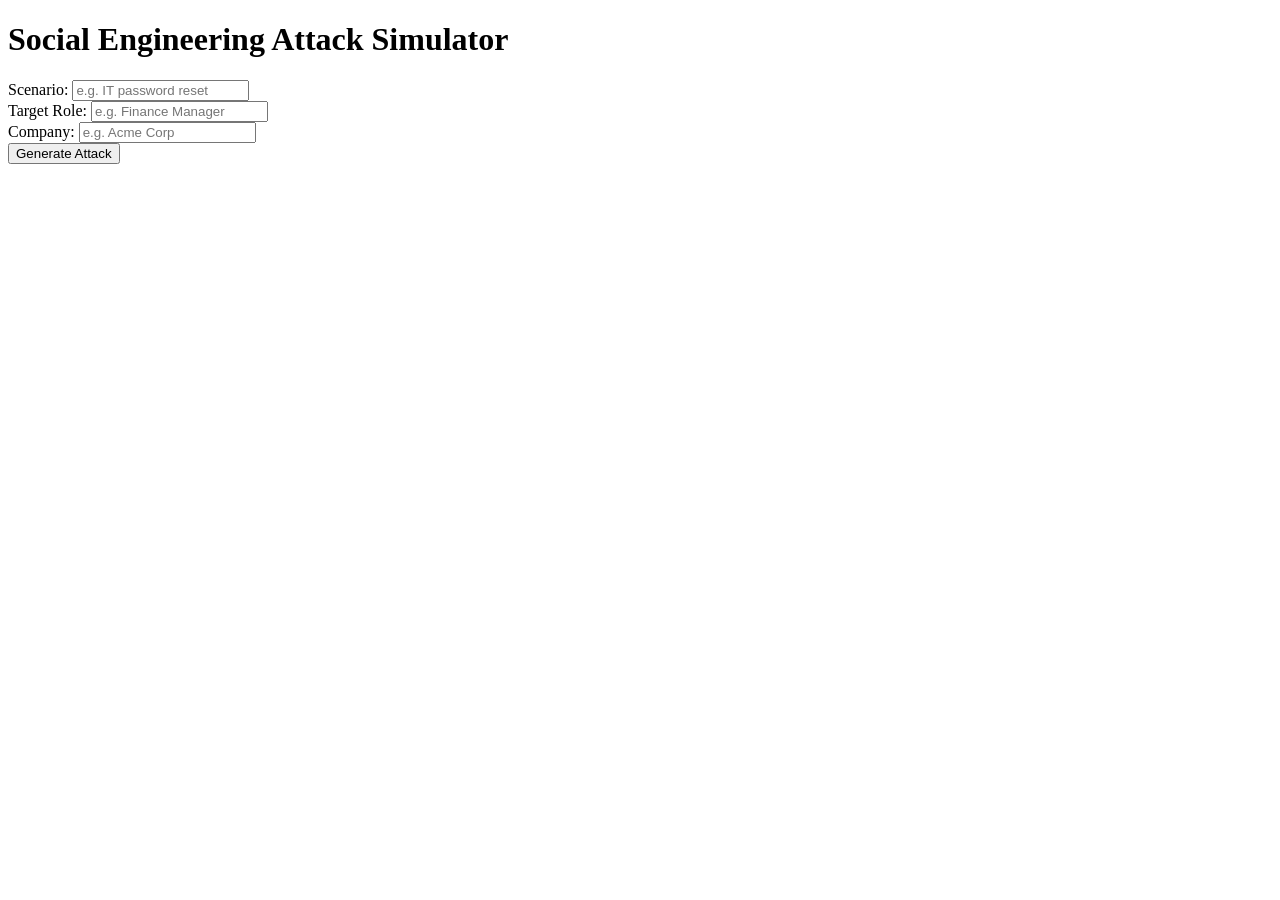
==== app/templates/index.html @ c2b36bbf "Initial commit: working phishing simulator with generator, classifier, and Flask app" ====
﻿<!DOCTYPE html>
<html lang="en">
<head>
    <meta charset="UTF-8">
    <title>LLM Social Engineering Attack Simulator</title>
</head>
<body>
    <h1>Social Engineering Attack Simulator</h1>

    <div>
        <label>Scenario:</label>
        <input type="text" id="scenario" placeholder="e.g. IT password reset">
    </div>
    <div>
        <label>Target Role:</label>
        <input type="text" id="target_role" placeholder="e.g. Finance Manager">
    </div>
    <div>
        <label>Company:</label>
        <input type="text" id="company" placeholder="e.g. Acme Corp">
    </div>

    <button onclick="generateAttack()">Generate Attack</button>

    <div id="result" style="margin-top: 20px;"></div>

    <script>
        async function generateAttack() {
            const scenario = document.getElementById("scenario").value;
            const target_role = document.getElementById("target_role").value;
            const company = document.getElementById("company").value;

            document.getElementById("result").innerHTML = "Generating...";

            const response = await fetch("/generate_attack", {
                method: "POST",
                headers: { "Content-Type": "application/json" },
                body: JSON.stringify({ scenario, target_role, company })
            });

            const data = await response.json();

            document.getElementById("result").innerHTML = `
                <h3>Generated Email:</h3>
                <p>${data.generated_email}</p>
                <h3>Threat Assessment:</h3>
                <p>${data.threat_level} (${data.confidence}% confidence)</p>
            `;
        }
    </script>
</body>
</html>
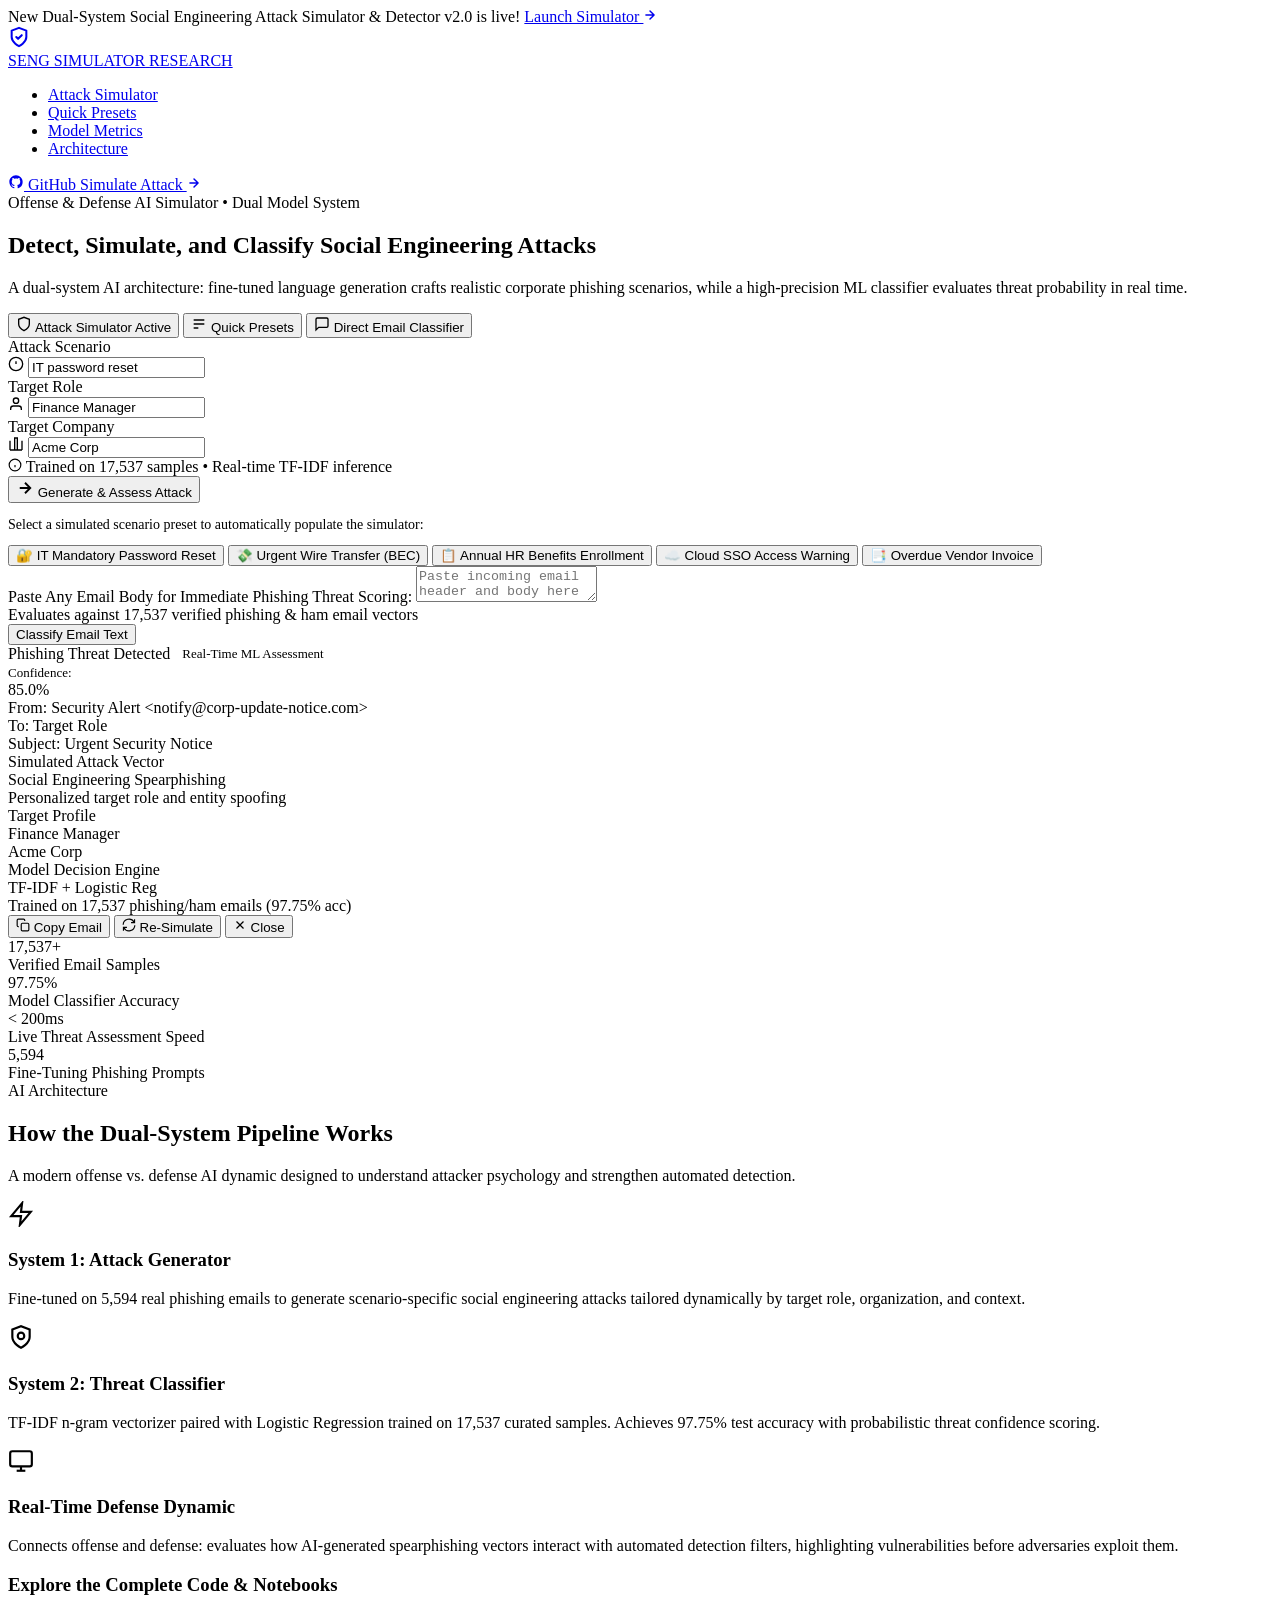
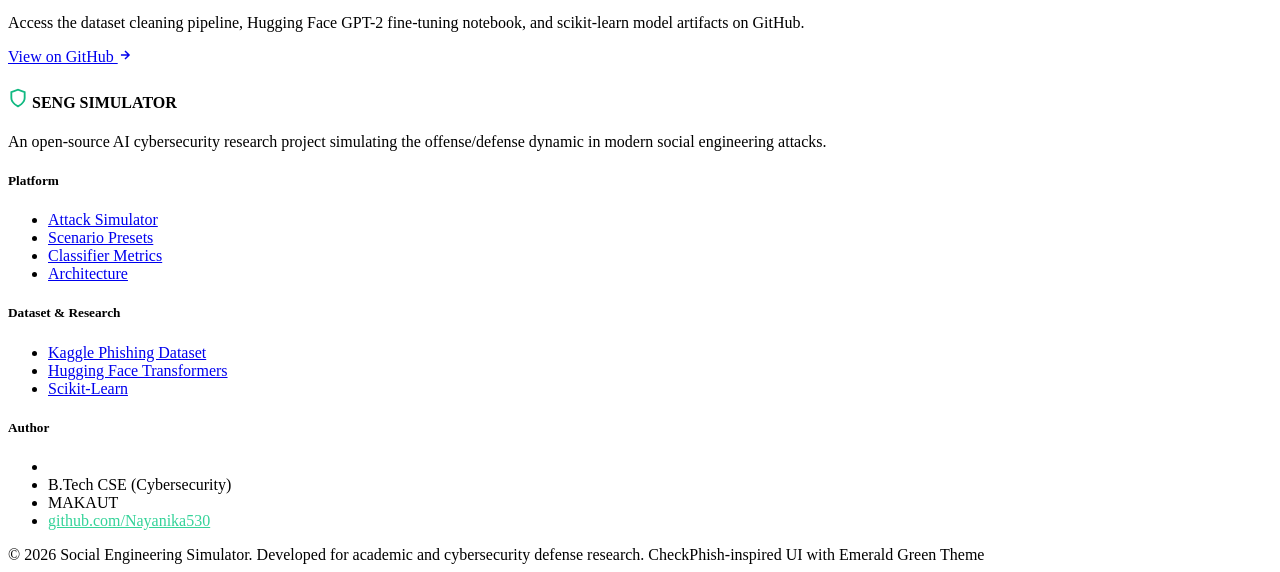
==== commit 07778bb1: "Redesign frontend to match CheckPhish layout with emerald green theme" ====
--- a/app/templates/index.html
+++ b/app/templates/index.html
@@ -1,52 +1,577 @@
-﻿<!DOCTYPE html>
+<!DOCTYPE html>
 <html lang="en">
 <head>
     <meta charset="UTF-8">
-    <title>LLM Social Engineering Attack Simulator</title>
+    <meta name="viewport" content="width=device-width, initial-scale=1.0">
+    <title>Social Engineering Attack Simulator & Threat Detector | LLM Security</title>
+    <meta name="description" content="Simulate, analyze, and classify social engineering and phishing attacks with dual-system AI combining fine-tuned language generation and real-time threat classification.">
+    <link rel="preconnect" href="https://fonts.googleapis.com">
+    <link rel="preconnect" href="https://fonts.gstatic.com" crossorigin>
+    <link href="https://fonts.googleapis.com/css2?family=Inter:wght@400;500;600;700&family=Outfit:wght@600;700;800&family=JetBrains+Mono:wght@400;500;600&display=swap" rel="stylesheet">
+    <link rel="stylesheet" href="/static/css/style.css">
 </head>
 <body>
-    <h1>Social Engineering Attack Simulator</h1>
-
-    <div>
-        <label>Scenario:</label>
-        <input type="text" id="scenario" placeholder="e.g. IT password reset">
+
+    <!-- 1. Top Announcement Bar (Emerald Green) -->
+    <div class="announcement-bar" id="announcementBar">
+        <span class="announcement-pill">New</span>
+        <span>Dual-System Social Engineering Attack Simulator & Detector v2.0 is live!</span>
+        <a href="#simulator" class="announcement-link">
+            Launch Simulator
+            <svg width="14" height="14" viewBox="0 0 24 24" fill="none" stroke="currentColor" stroke-width="2.5" stroke-linecap="round" stroke-linejoin="round"><path d="M5 12h14M12 5l7 7-7 7"/></svg>
+        </a>
     </div>
-    <div>
-        <label>Target Role:</label>
-        <input type="text" id="target_role" placeholder="e.g. Finance Manager">
-    </div>
-    <div>
-        <label>Company:</label>
-        <input type="text" id="company" placeholder="e.g. Acme Corp">
-    </div>
-
-    <button onclick="generateAttack()">Generate Attack</button>
-
-    <div id="result" style="margin-top: 20px;"></div>
-
+
+    <!-- 2. Navigation Header -->
+    <header class="header">
+        <div class="nav-container">
+            <a href="/" class="brand-logo">
+                <div class="brand-icon">
+                    <svg width="22" height="22" viewBox="0 0 24 24" fill="none" stroke="currentColor" stroke-width="2.2" stroke-linecap="round" stroke-linejoin="round">
+                        <path d="M12 22s8-4 8-10V5l-8-3-8 3v7c0 6 8 10 8 10z"/>
+                        <path d="M9 12l2 2 4-4"/>
+                    </svg>
+                </div>
+                <span>SENG SIMULATOR</span>
+                <span class="brand-badge">RESEARCH</span>
+            </a>
+
+            <ul class="nav-links">
+                <li class="nav-item"><a href="#simulator">Attack Simulator</a></li>
+                <li class="nav-item"><a href="#presets">Quick Presets</a></li>
+                <li class="nav-item"><a href="#metrics">Model Metrics</a></li>
+                <li class="nav-item"><a href="#features">Architecture</a></li>
+            </ul>
+
+            <div class="nav-actions">
+                <a href="https://github.com/Nayanika530/social-engineering-simulator" target="_blank" rel="noopener noreferrer" class="btn-secondary">
+                    <svg width="16" height="16" viewBox="0 0 24 24" fill="currentColor">
+                        <path fill-rule="evenodd" clip-rule="evenodd" d="M12 2C6.477 2 2 6.484 2 12.017c0 4.425 2.865 8.18 6.839 9.504.5.092.682-.217.682-.483 0-.237-.008-.868-.013-1.703-2.782.605-3.369-1.343-3.369-1.343-.454-1.158-1.11-1.466-1.11-1.466-.908-.62.069-.608.069-.608 1.003.07 1.53 1.032 1.53 1.032.892 1.53 2.341 1.088 2.91.832.092-.647.35-1.088.636-1.338-2.22-.253-4.555-1.113-4.555-4.951 0-1.093.39-1.988 1.029-2.688-.103-.253-.446-1.272.098-2.65 0 0 .84-.27 2.75 1.026A9.564 9.564 0 0112 6.844c.85.004 1.705.115 2.504.337 1.909-1.296 2.747-1.027 2.747-1.027.546 1.379.202 2.398.1 2.651.64.7 1.028 1.595 1.028 2.688 0 3.848-2.339 4.695-4.566 4.943.359.309.678.92.678 1.855 0 1.338-.012 2.419-.012 2.747 0 .268.18.58.688.482A10.019 10.019 0 0022 12.017C22 6.484 17.522 2 12 2z"/>
+                    </svg>
+                    GitHub
+                </a>
+                <a href="#simulator" class="btn-primary-pill">
+                    Simulate Attack
+                    <svg width="14" height="14" viewBox="0 0 24 24" fill="none" stroke="currentColor" stroke-width="2.5" stroke-linecap="round" stroke-linejoin="round"><path d="M5 12h14M12 5l7 7-7 7"/></svg>
+                </a>
+            </div>
+        </div>
+    </header>
+
+    <!-- 3. Hero Section (CheckPhish Layout) -->
+    <main>
+        <section class="hero-section">
+            <div class="hero-pill-badge">
+                <span class="dot"></span>
+                <span>Offense & Defense AI Simulator • Dual Model System</span>
+            </div>
+
+            <h1 class="hero-title">
+                Detect, Simulate, and Classify <span class="highlight">Social Engineering Attacks</span>
+            </h1>
+
+            <p class="hero-subtitle">
+                A dual-system AI architecture: fine-tuned language generation crafts realistic corporate phishing scenarios, while a high-precision ML classifier evaluates threat probability in real time.
+            </p>
+
+            <!-- 4. CheckPhish-Style Scanner Box -->
+            <div class="scanner-wrapper" id="simulator">
+                <div class="scanner-box">
+                    
+                    <!-- Scanner Tabs -->
+                    <div class="scanner-tabs">
+                        <button class="tab-btn active" onclick="switchTab('sim-tab')">
+                            <svg width="16" height="16" viewBox="0 0 24 24" fill="none" stroke="currentColor" stroke-width="2"><path d="M12 22s8-4 8-10V5l-8-3-8 3v7c0 6 8 10 8 10z"/></svg>
+                            Attack Simulator
+                            <span class="tab-badge">Active</span>
+                        </button>
+                        <button class="tab-btn" onclick="switchTab('presets-tab')">
+                            <svg width="16" height="16" viewBox="0 0 24 24" fill="none" stroke="currentColor" stroke-width="2"><path d="M4 6h16M4 12h16M4 18h7"/></svg>
+                            Quick Presets
+                        </button>
+                        <button class="tab-btn" onclick="switchTab('direct-tab')">
+                            <svg width="16" height="16" viewBox="0 0 24 24" fill="none" stroke="currentColor" stroke-width="2"><path d="M21 15a2 2 0 0 1-2 2H7l-4 4V5a2 2 0 0 1 2-2h14a2 2 0 0 1 2 2z"/></svg>
+                            Direct Email Classifier
+                        </button>
+                    </div>
+
+                    <!-- Tab Content -->
+                    <div class="tab-content">
+                        
+                        <!-- Tab 1: Attack Simulator -->
+                        <div id="sim-tab" class="tab-panel active">
+                            <div class="input-grid">
+                                <div class="input-group">
+                                    <label class="input-label" for="scenario">
+                                        Attack Scenario
+                                    </label>
+                                    <div class="input-field-wrap">
+                                        <span class="field-icon">
+                                            <svg width="16" height="16" viewBox="0 0 24 24" fill="none" stroke="currentColor" stroke-width="2"><circle cx="12" cy="12" r="10"/><line x1="12" y1="8" x2="12" y2="12"/><line x1="12" y1="16" x2="12.01" y2="16"/></svg>
+                                        </span>
+                                        <input type="text" id="scenario" class="text-input" placeholder="e.g. IT password reset" value="IT password reset">
+                                    </div>
+                                </div>
+
+                                <div class="input-group">
+                                    <label class="input-label" for="target_role">
+                                        Target Role
+                                    </label>
+                                    <div class="input-field-wrap">
+                                        <span class="field-icon">
+                                            <svg width="16" height="16" viewBox="0 0 24 24" fill="none" stroke="currentColor" stroke-width="2"><path d="M20 21v-2a4 4 0 0 0-4-4H8a4 4 0 0 0-4 4v2"/><circle cx="12" cy="7" r="4"/></svg>
+                                        </span>
+                                        <input type="text" id="target_role" class="text-input" placeholder="e.g. Finance Manager" value="Finance Manager">
+                                    </div>
+                                </div>
+
+                                <div class="input-group">
+                                    <label class="input-label" for="company">
+                                        Target Company
+                                    </label>
+                                    <div class="input-field-wrap">
+                                        <span class="field-icon">
+                                            <svg width="16" height="16" viewBox="0 0 24 24" fill="none" stroke="currentColor" stroke-width="2"><path d="M3 21h18M3 7v14M21 7v14M6 10h.01M6 14h.01M6 18h.01M18 10h.01M18 14h.01M18 18h.01M10 3h4v18h-4z"/></svg>
+                                        </span>
+                                        <input type="text" id="company" class="text-input" placeholder="e.g. Acme Corp" value="Acme Corp">
+                                    </div>
+                                </div>
+                            </div>
+
+                            <div class="scanner-actions">
+                                <div class="action-hint">
+                                    <svg width="14" height="14" viewBox="0 0 24 24" fill="none" stroke="currentColor" stroke-width="2"><circle cx="12" cy="12" r="10"/><path d="M12 16v-4M12 8h.01"/></svg>
+                                    <span>Trained on 17,537 samples • Real-time TF-IDF inference</span>
+                                </div>
+                                <button id="btnGenerate" class="btn-scan" onclick="generateAttack()">
+                                    <span class="spinner" id="simSpinner"></span>
+                                    <svg width="18" height="18" viewBox="0 0 24 24" fill="none" stroke="currentColor" stroke-width="2.5"><path d="M5 12h14M12 5l7 7-7 7"/></svg>
+                                    <span>Generate & Assess Attack</span>
+                                </button>
+                            </div>
+                        </div>
+
+                        <!-- Tab 2: Quick Presets -->
+                        <div id="presets-tab" class="tab-panel">
+                            <p style="font-size: 0.875rem; color: var(--text-secondary); margin-bottom: 12px;">Select a simulated scenario preset to automatically populate the simulator:</p>
+                            <div class="preset-chips" id="presets">
+                                <button class="preset-chip" onclick="applyPreset('IT Mandatory Password Reset', 'Security Analyst', 'Apex Financial')">
+                                    🔐 IT Mandatory Password Reset
+                                </button>
+                                <button class="preset-chip" onclick="applyPreset('Urgent Wire Transfer Authorization', 'Finance Director', 'Global Retail Inc')">
+                                    💸 Urgent Wire Transfer (BEC)
+                                </button>
+                                <button class="preset-chip" onclick="applyPreset('Annual HR Benefits Enrollment', 'Senior Software Engineer', 'CloudScale Technologies')">
+                                    📋 Annual HR Benefits Enrollment
+                                </button>
+                                <button class="preset-chip" onclick="applyPreset('Cloud SSO Access Revocation Warning', 'DevOps Lead', 'FinTech Dynamics')">
+                                    ☁️ Cloud SSO Access Warning
+                                </button>
+                                <button class="preset-chip" onclick="applyPreset('Vendor Invoice Immediate Payment Notice', 'Accounts Payable', 'Nexus Manufacturing')">
+                                    📑 Overdue Vendor Invoice
+                                </button>
+                            </div>
+                        </div>
+
+                        <!-- Tab 3: Direct Email Classifier -->
+                        <div id="direct-tab" class="tab-panel">
+                            <label class="input-label" for="customEmailText" style="margin-bottom: 8px;">
+                                Paste Any Email Body for Immediate Phishing Threat Scoring:
+                            </label>
+                            <textarea id="customEmailText" class="textarea-input" placeholder="Paste incoming email header and body here to classify threat probability..."></textarea>
+                            <div class="scanner-actions">
+                                <div class="action-hint">
+                                    <span>Evaluates against 17,537 verified phishing & ham email vectors</span>
+                                </div>
+                                <button id="btnClassify" class="btn-scan" onclick="classifyCustomText()">
+                                    <span class="spinner" id="classifySpinner"></span>
+                                    <span>Classify Email Text</span>
+                                </button>
+                            </div>
+                        </div>
+
+                    </div>
+                </div>
+
+                <!-- 5. Threat Assessment Result Card (CheckPhish Style) -->
+                <div id="resultSection" class="result-section">
+                    <div class="report-card">
+                        
+                        <div class="report-header">
+                            <div style="display: flex; align-items: center; gap: 12px;">
+                                <div id="statusBadge" class="report-status-badge badge-phishing">
+                                    <span class="dot"></span>
+                                    <span id="threatStatusText">Phishing Threat Detected</span>
+                                </div>
+                                <span style="font-size: 0.8125rem; color: var(--text-muted);">Real-Time ML Assessment</span>
+                            </div>
+
+                            <div class="confidence-gauge">
+                                <span style="font-size: 0.8125rem; color: var(--text-muted); font-weight: 500;">Confidence:</span>
+                                <div class="confidence-bar-wrap">
+                                    <div id="confidenceBar" class="confidence-bar-fill" style="width: 85%;"></div>
+                                </div>
+                                <span id="confidenceVal" class="confidence-value">85.0%</span>
+                            </div>
+                        </div>
+
+                        <div class="report-body">
+                            
+                            <!-- Email Viewport -->
+                            <div class="email-viewport">
+                                <div class="email-meta-header">
+                                    <div class="email-meta-row">
+                                        <span class="meta-label">From:</span>
+                                        <span class="meta-val" id="metaSender">Security Alert &lt;notify@corp-update-notice.com&gt;</span>
+                                    </div>
+                                    <div class="email-meta-row">
+                                        <span class="meta-label">To:</span>
+                                        <span class="meta-val" id="metaRecipient">Target Role</span>
+                                    </div>
+                                    <div class="email-meta-row">
+                                        <span class="meta-label">Subject:</span>
+                                        <span class="meta-val" id="metaSubject">Urgent Security Notice</span>
+                                    </div>
+                                </div>
+                                <div class="email-content-view" id="emailContent">
+                                    <!-- Email body populated dynamically -->
+                                </div>
+                            </div>
+
+                            <!-- Threat Breakdown Panel -->
+                            <div class="threat-meta-panel">
+                                <div class="meta-info-card">
+                                    <div class="meta-info-title">Simulated Attack Vector</div>
+                                    <div class="meta-info-value" id="vectorName">Social Engineering Spearphishing</div>
+                                    <div class="meta-info-sub" id="vectorSub">Personalized target role and entity spoofing</div>
+                                </div>
+
+                                <div class="meta-info-card">
+                                    <div class="meta-info-title">Target Profile</div>
+                                    <div class="meta-info-value" id="profileRole">Finance Manager</div>
+                                    <div class="meta-info-sub" id="profileCompany">Acme Corp</div>
+                                </div>
+
+                                <div class="meta-info-card">
+                                    <div class="meta-info-title">Model Decision Engine</div>
+                                    <div class="meta-info-value">TF-IDF + Logistic Reg</div>
+                                    <div class="meta-info-sub">Trained on 17,537 phishing/ham emails (97.75% acc)</div>
+                                </div>
+
+                                <div class="report-actions">
+                                    <button class="btn-report-action" onclick="copyEmailContent()">
+                                        <svg width="14" height="14" viewBox="0 0 24 24" fill="none" stroke="currentColor" stroke-width="2"><rect x="9" y="9" width="13" height="13" rx="2" ry="2"/><path d="M5 15H4a2 2 0 0 1-2-2V4a2 2 0 0 1 2-2h9a2 2 0 0 1 2 2v1"/></svg>
+                                        <span id="copyBtnText">Copy Email</span>
+                                    </button>
+                                    <button class="btn-report-action" onclick="generateAttack()">
+                                        <svg width="14" height="14" viewBox="0 0 24 24" fill="none" stroke="currentColor" stroke-width="2"><path d="M21.5 2v6h-6M2.5 22v-6h6M2 11.5a10 10 0 0 1 18.8-4.3M22 12.5a10 10 0 0 1-18.8 4.2"/></svg>
+                                        Re-Simulate
+                                    </button>
+                                    <button class="btn-report-action" onclick="dismissResult()">
+                                        <svg width="14" height="14" viewBox="0 0 24 24" fill="none" stroke="currentColor" stroke-width="2"><line x1="18" y1="6" x2="6" y2="18"/><line x1="6" y1="6" x2="18" y2="18"/></svg>
+                                        Close
+                                    </button>
+                                </div>
+                            </div>
+
+                        </div>
+
+                    </div>
+                </div>
+
+            </div>
+        </section>
+
+        <!-- 6. Metrics Counter Banner (CheckPhish Dark Theme with Emerald Glow) -->
+        <section class="stats-banner" id="metrics">
+            <div class="stats-container">
+                <div class="stat-item">
+                    <div class="stat-number">17,537<span class="accent">+</span></div>
+                    <div class="stat-label">Verified Email Samples</div>
+                </div>
+                <div class="stat-item">
+                    <div class="stat-number">97.75<span class="accent">%</span></div>
+                    <div class="stat-label">Model Classifier Accuracy</div>
+                </div>
+                <div class="stat-item">
+                    <div class="stat-number">&lt; 200<span class="accent">ms</span></div>
+                    <div class="stat-label">Live Threat Assessment Speed</div>
+                </div>
+                <div class="stat-item">
+                    <div class="stat-number">5,594<span class="accent"></span></div>
+                    <div class="stat-label">Fine-Tuning Phishing Prompts</div>
+                </div>
+            </div>
+        </section>
+
+        <!-- 7. Features Grid (CheckPhish 3-Card Layout) -->
+        <section class="features-section" id="features">
+            <span class="section-tag">AI Architecture</span>
+            <h2 class="section-heading">How the Dual-System Pipeline Works</h2>
+            <p class="section-subheading">A modern offense vs. defense AI dynamic designed to understand attacker psychology and strengthen automated detection.</p>
+
+            <div class="features-grid">
+                <div class="feature-card">
+                    <div class="feature-icon-wrap">
+                        <svg width="26" height="26" viewBox="0 0 24 24" fill="none" stroke="currentColor" stroke-width="2">
+                            <polygon points="13 2 3 14 12 14 11 22 21 10 12 10 13 2"/>
+                        </svg>
+                    </div>
+                    <h3 class="feature-title">System 1: Attack Generator</h3>
+                    <p class="feature-desc">
+                        Fine-tuned on 5,594 real phishing emails to generate scenario-specific social engineering attacks tailored dynamically by target role, organization, and context.
+                    </p>
+                </div>
+
+                <div class="feature-card">
+                    <div class="feature-icon-wrap">
+                        <svg width="26" height="26" viewBox="0 0 24 24" fill="none" stroke="currentColor" stroke-width="2">
+                            <path d="M12 22s8-4 8-10V5l-8-3-8 3v7c0 6 8 10 8 10z"/>
+                            <circle cx="12" cy="11" r="3"/>
+                        </svg>
+                    </div>
+                    <h3 class="feature-title">System 2: Threat Classifier</h3>
+                    <p class="feature-desc">
+                        TF-IDF n-gram vectorizer paired with Logistic Regression trained on 17,537 curated samples. Achieves 97.75% test accuracy with probabilistic threat confidence scoring.
+                    </p>
+                </div>
+
+                <div class="feature-card">
+                    <div class="feature-icon-wrap">
+                        <svg width="26" height="26" viewBox="0 0 24 24" fill="none" stroke="currentColor" stroke-width="2">
+                            <rect x="2" y="3" width="20" height="14" rx="2" ry="2"/>
+                            <line x1="8" y1="21" x2="16" y2="21"/>
+                            <line x1="12" y1="17" x2="12" y2="21"/>
+                        </svg>
+                    </div>
+                    <h3 class="feature-title">Real-Time Defense Dynamic</h3>
+                    <p class="feature-desc">
+                        Connects offense and defense: evaluates how AI-generated spearphishing vectors interact with automated detection filters, highlighting vulnerabilities before adversaries exploit them.
+                    </p>
+                </div>
+            </div>
+        </section>
+
+        <!-- 8. Call To Action Banner -->
+        <section class="cta-section">
+            <div class="cta-box">
+                <div class="cta-content">
+                    <h3>Explore the Complete Code & Notebooks</h3>
+                    <p>Access the dataset cleaning pipeline, Hugging Face GPT-2 fine-tuning notebook, and scikit-learn model artifacts on GitHub.</p>
+                </div>
+                <a href="https://github.com/Nayanika530/social-engineering-simulator" target="_blank" rel="noopener noreferrer" class="btn-cta-light">
+                    View on GitHub
+                    <svg width="14" height="14" viewBox="0 0 24 24" fill="none" stroke="currentColor" stroke-width="2.5"><path d="M5 12h14M12 5l7 7-7 7"/></svg>
+                </a>
+            </div>
+        </section>
+    </main>
+
+    <!-- 9. Footer (CheckPhish Dark Slate Style) -->
+    <footer class="footer">
+        <div class="footer-container">
+            <div class="footer-brand">
+                <h4>
+                    <svg width="20" height="20" viewBox="0 0 24 24" fill="none" stroke="#10b981" stroke-width="2.2">
+                        <path d="M12 22s8-4 8-10V5l-8-3-8 3v7c0 6 8 10 8 10z"/>
+                    </svg>
+                    SENG SIMULATOR
+                </h4>
+                <p>
+                    An open-source AI cybersecurity research project simulating the offense/defense dynamic in modern social engineering attacks.
+                </p>
+            </div>
+
+            <div class="footer-col">
+                <h5>Platform</h5>
+                <ul class="footer-links">
+                    <li><a href="#simulator">Attack Simulator</a></li>
+                    <li><a href="#presets">Scenario Presets</a></li>
+                    <li><a href="#metrics">Classifier Metrics</a></li>
+                    <li><a href="#features">Architecture</a></li>
+                </ul>
+            </div>
+
+            <div class="footer-col">
+                <h5>Dataset & Research</h5>
+                <ul class="footer-links">
+                    <li><a href="https://www.kaggle.com/datasets/subhajournal/phishingemails" target="_blank" rel="noopener">Kaggle Phishing Dataset</a></li>
+                    <li><a href="https://huggingface.co/docs/transformers" target="_blank" rel="noopener">Hugging Face Transformers</a></li>
+                    <li><a href="https://scikit-learn.org" target="_blank" rel="noopener">Scikit-Learn</a></li>
+                </ul>
+            </div>
+
+            <div class="footer-col">
+                <h5>Author</h5>
+                <ul class="footer-links">
+                    <li><span style="color: #ffffff; font-weight: 600;">Nayanika Halder</span></li>
+                    <li><span>B.Tech CSE (Cybersecurity)</span></li>
+                    <li><span>MAKAUT</span></li>
+                    <li><a href="https://github.com/Nayanika530" target="_blank" rel="noopener" style="color: #34d399;">github.com/Nayanika530</a></li>
+                </ul>
+            </div>
+        </div>
+
+        <div class="footer-bottom">
+            <span>© 2026 Social Engineering Simulator. Developed for academic and cybersecurity defense research.</span>
+            <span>CheckPhish-inspired UI with Emerald Green Theme</span>
+        </div>
+    </footer>
+
+    <!-- Client-Side JavaScript Logic -->
     <script>
+        // Tab Switching
+        function switchTab(tabId) {
+            document.querySelectorAll(".tab-btn").forEach(btn => btn.classList.remove("active"));
+            document.querySelectorAll(".tab-panel").forEach(p => p.classList.remove("active"));
+
+            const targetBtn = Array.from(document.querySelectorAll(".tab-btn")).find(btn => {
+                return (tabId === 'sim-tab' && btn.textContent.includes('Simulator')) ||
+                       (tabId === 'presets-tab' && btn.textContent.includes('Presets')) ||
+                       (tabId === 'direct-tab' && btn.textContent.includes('Direct'));
+            });
+
+            if (targetBtn) targetBtn.classList.add("active");
+            const panel = document.getElementById(tabId);
+            if (panel) panel.classList.add("active");
+        }
+
+        // Preset Apply
+        function applyPreset(scenario, role, company) {
+            document.getElementById("scenario").value = scenario;
+            document.getElementById("target_role").value = role;
+            document.getElementById("company").value = company;
+            switchTab('sim-tab');
+            generateAttack();
+        }
+
+        // Generate Attack
         async function generateAttack() {
-            const scenario = document.getElementById("scenario").value;
-            const target_role = document.getElementById("target_role").value;
-            const company = document.getElementById("company").value;
-
-            document.getElementById("result").innerHTML = "Generating...";
-
-            const response = await fetch("/generate_attack", {
-                method: "POST",
-                headers: { "Content-Type": "application/json" },
-                body: JSON.stringify({ scenario, target_role, company })
+            const scenario = document.getElementById("scenario").value.trim() || "IT password reset";
+            const target_role = document.getElementById("target_role").value.trim() || "Finance Manager";
+            const company = document.getElementById("company").value.trim() || "Acme Corp";
+
+            const btn = document.getElementById("btnGenerate");
+            const spinner = document.getElementById("simSpinner");
+            btn.disabled = true;
+            spinner.style.display = "inline-block";
+
+            try {
+                const response = await fetch("/generate_attack", {
+                    method: "POST",
+                    headers: { "Content-Type": "application/json" },
+                    body: JSON.stringify({ scenario, target_role, company })
+                });
+
+                if (!response.ok) {
+                    throw new Error("Server returned status " + response.status);
+                }
+
+                const data = await response.json();
+                renderResults(data, scenario, target_role, company);
+            } catch (err) {
+                alert("Error simulating attack: " + err.message + "\nIf Render is waking up, please allow a few seconds.");
+            } finally {
+                btn.disabled = false;
+                spinner.style.display = "none";
+            }
+        }
+
+        // Classify Custom Text
+        async function classifyCustomText() {
+            const emailText = document.getElementById("customEmailText").value.trim();
+            if (!emailText) {
+                alert("Please paste email text to classify.");
+                return;
+            }
+
+            const btn = document.getElementById("btnClassify");
+            const spinner = document.getElementById("classifySpinner");
+            btn.disabled = true;
+            spinner.style.display = "inline-block";
+
+            try {
+                const response = await fetch("/classify_text", {
+                    method: "POST",
+                    headers: { "Content-Type": "application/json" },
+                    body: JSON.stringify({ email_text: emailText })
+                });
+
+                if (!response.ok) {
+                    throw new Error("Server returned status " + response.status);
+                }
+
+                const data = await response.json();
+                renderResults(data, "Custom Input Analysis", "Direct Recipient", "Enterprise Domain");
+            } catch (err) {
+                alert("Error classifying email: " + err.message);
+            } finally {
+                btn.disabled = false;
+                spinner.style.display = "none";
+            }
+        }
+
+        // Render Results Card
+        function renderResults(data, scenario, target_role, company) {
+            const resultSection = document.getElementById("resultSection");
+            const statusBadge = document.getElementById("statusBadge");
+            const threatStatusText = document.getElementById("threatStatusText");
+            const confidenceBar = document.getElementById("confidenceBar");
+            const confidenceVal = document.getElementById("confidenceVal");
+            const emailContent = document.getElementById("emailContent");
+            const metaRecipient = document.getElementById("metaRecipient");
+            const metaSubject = document.getElementById("metaSubject");
+            const vectorName = document.getElementById("vectorName");
+            const profileRole = document.getElementById("profileRole");
+            const profileCompany = document.getElementById("profileCompany");
+
+            const isPhishing = data.threat_level === "Phishing";
+
+            // Status Badge & Colors
+            if (isPhishing) {
+                statusBadge.className = "report-status-badge badge-phishing";
+                threatStatusText.textContent = "🚨 Phishing Threat Detected";
+                confidenceBar.style.backgroundColor = "#dc2626";
+            } else {
+                statusBadge.className = "report-status-badge badge-safe";
+                threatStatusText.textContent = "🛡️ Legitimate / Safe Communication";
+                confidenceBar.style.backgroundColor = "#059669";
+            }
+
+            // Confidence
+            const conf = data.confidence || 95.0;
+            confidenceBar.style.width = conf + "%";
+            confidenceVal.textContent = conf + "%";
+
+            // Email Metadata & Content
+            metaRecipient.textContent = `${target_role} <${target_role.toLowerCase().replace(/\s+/g, '.')}@${company.toLowerCase().replace(/\s+/g, '')}.com>`;
+            metaSubject.textContent = `Action Required: ${scenario} - ${company}`;
+            emailContent.textContent = data.generated_email;
+
+            // Sidebar details
+            vectorName.textContent = scenario;
+            profileRole.textContent = target_role;
+            profileCompany.textContent = company;
+
+            // Show Section
+            resultSection.style.display = "block";
+            resultSection.scrollIntoView({ behavior: "smooth", block: "nearest" });
+        }
+
+        // Copy Email Action
+        function copyEmailContent() {
+            const text = document.getElementById("emailContent").textContent;
+            navigator.clipboard.writeText(text).then(() => {
+                const btnText = document.getElementById("copyBtnText");
+                btnText.textContent = "Copied!";
+                setTimeout(() => { btnText.textContent = "Copy Email"; }, 2000);
             });
-
-            const data = await response.json();
-
-            document.getElementById("result").innerHTML = `
-                <h3>Generated Email:</h3>
-                <p>${data.generated_email}</p>
-                <h3>Threat Assessment:</h3>
-                <p>${data.threat_level} (${data.confidence}% confidence)</p>
-            `;
+        }
+
+        // Dismiss Result Card
+        function dismissResult() {
+            document.getElementById("resultSection").style.display = "none";
         }
     </script>
 </body>
-</html>
+</html>
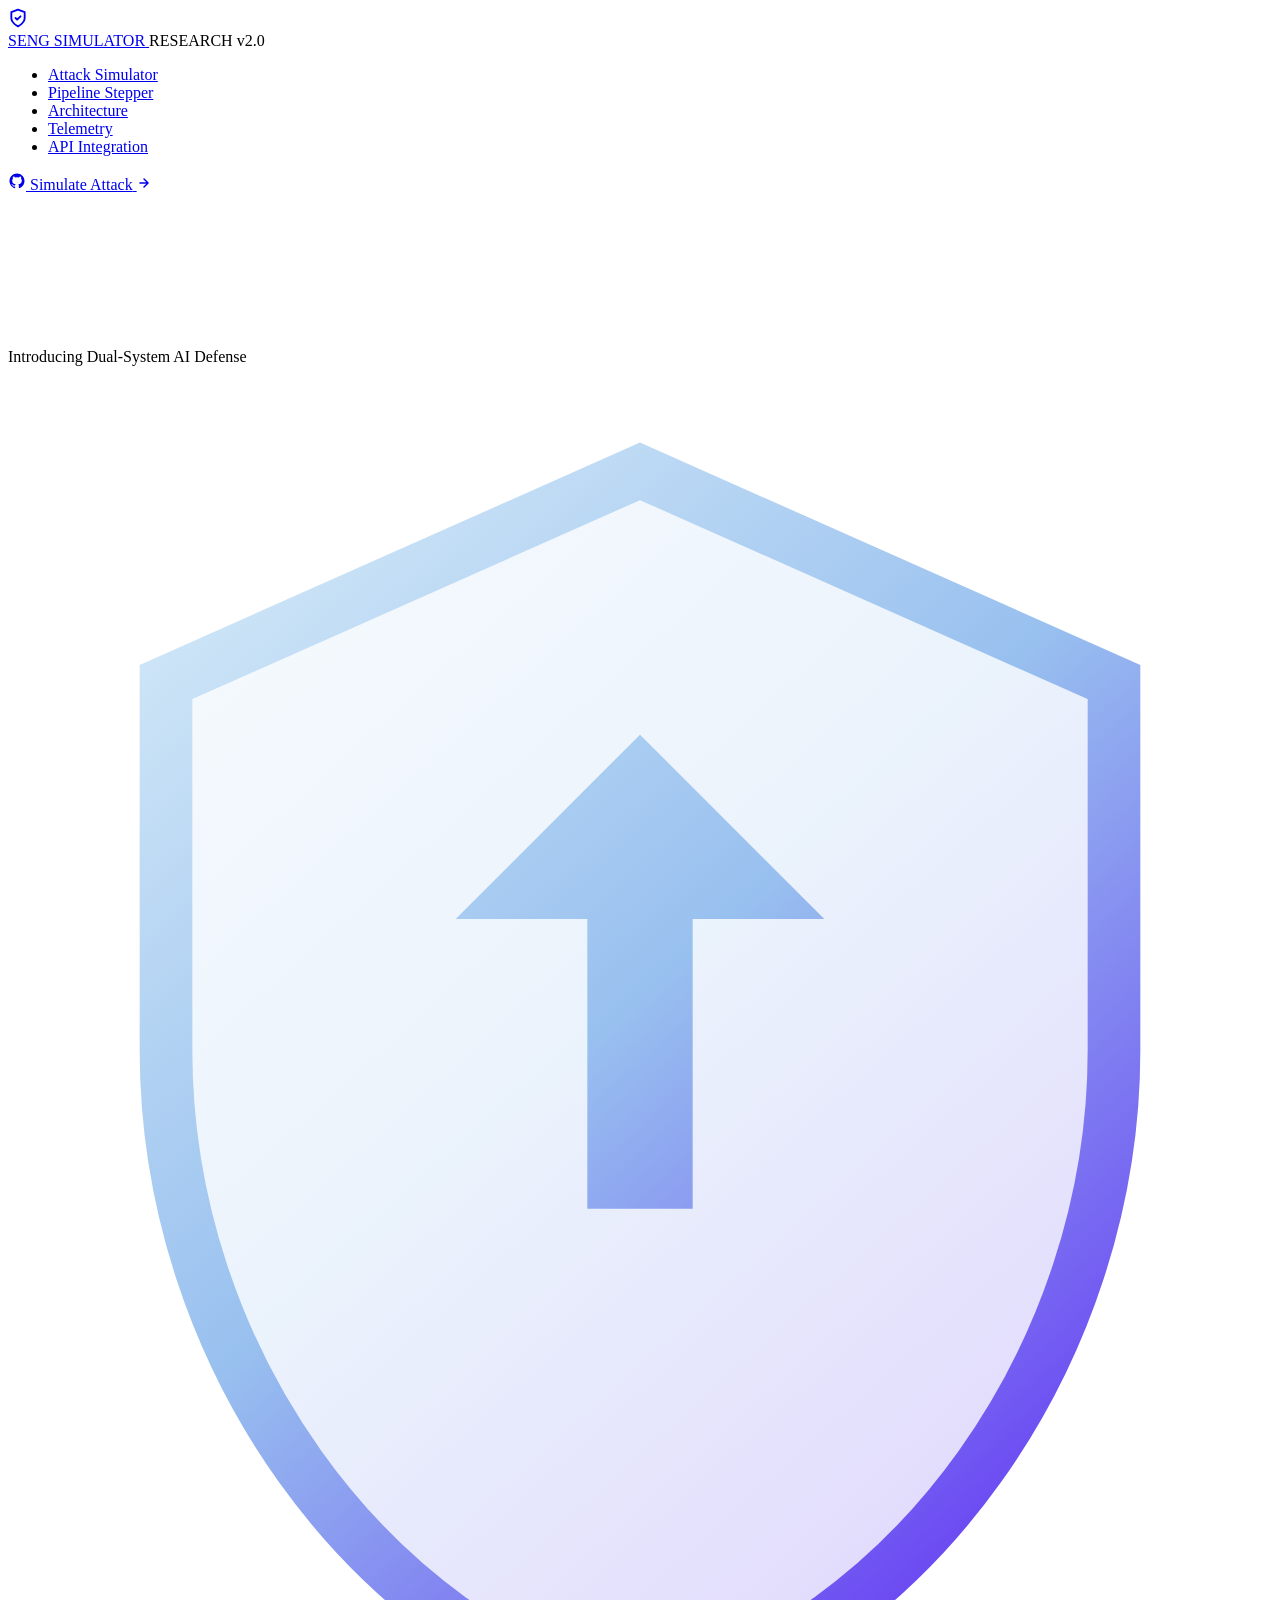
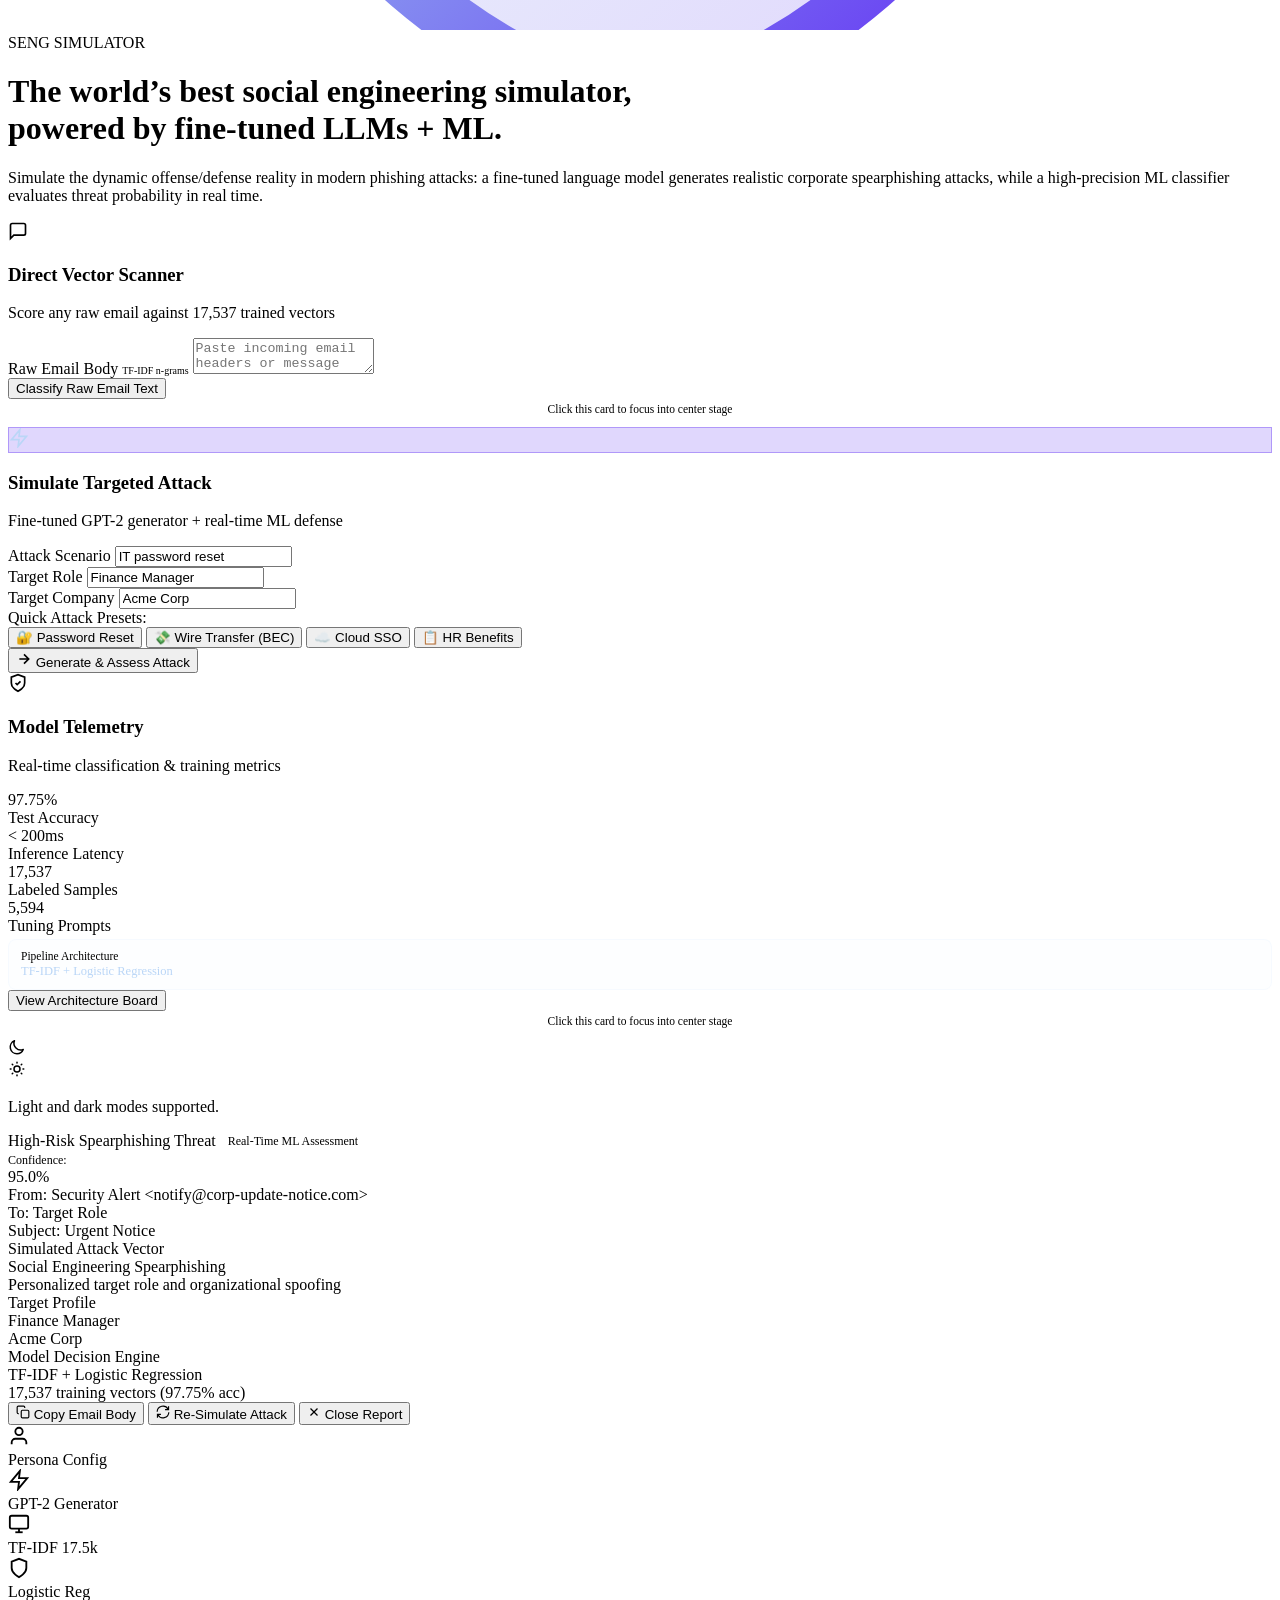
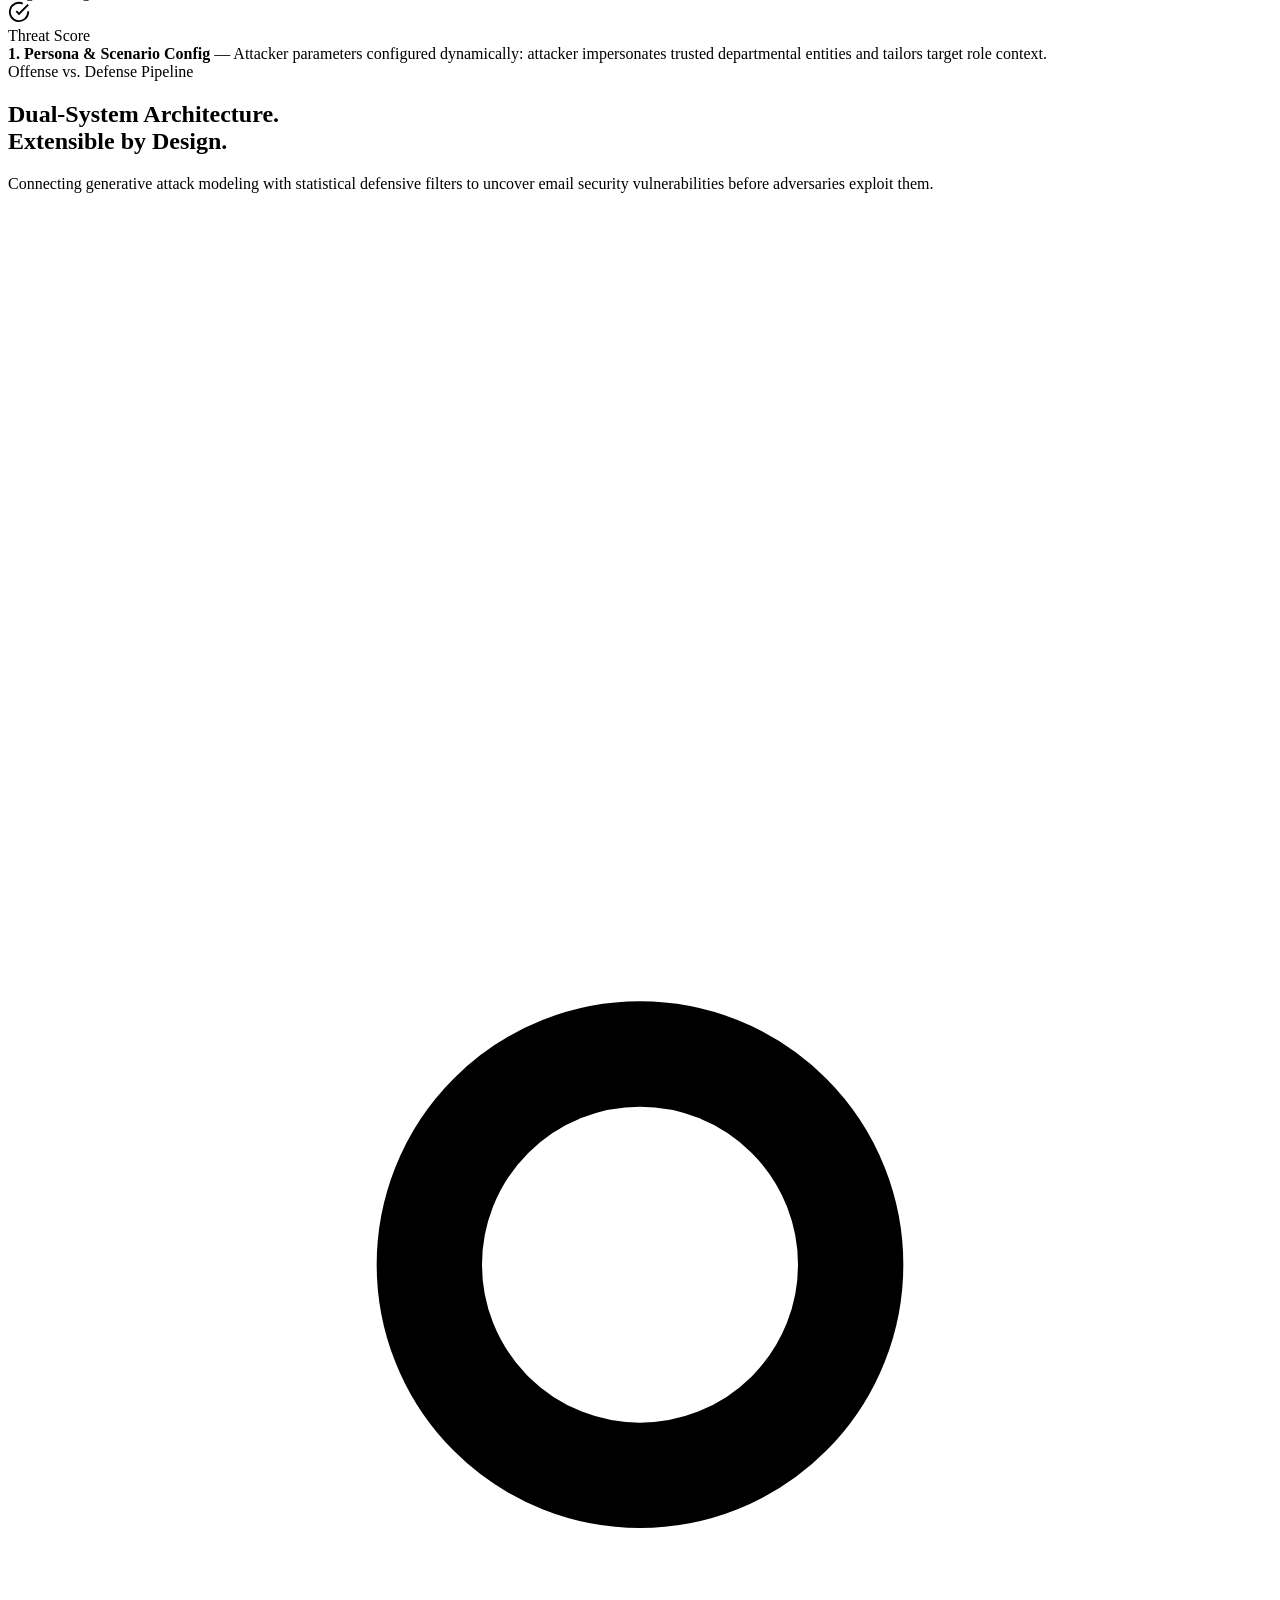
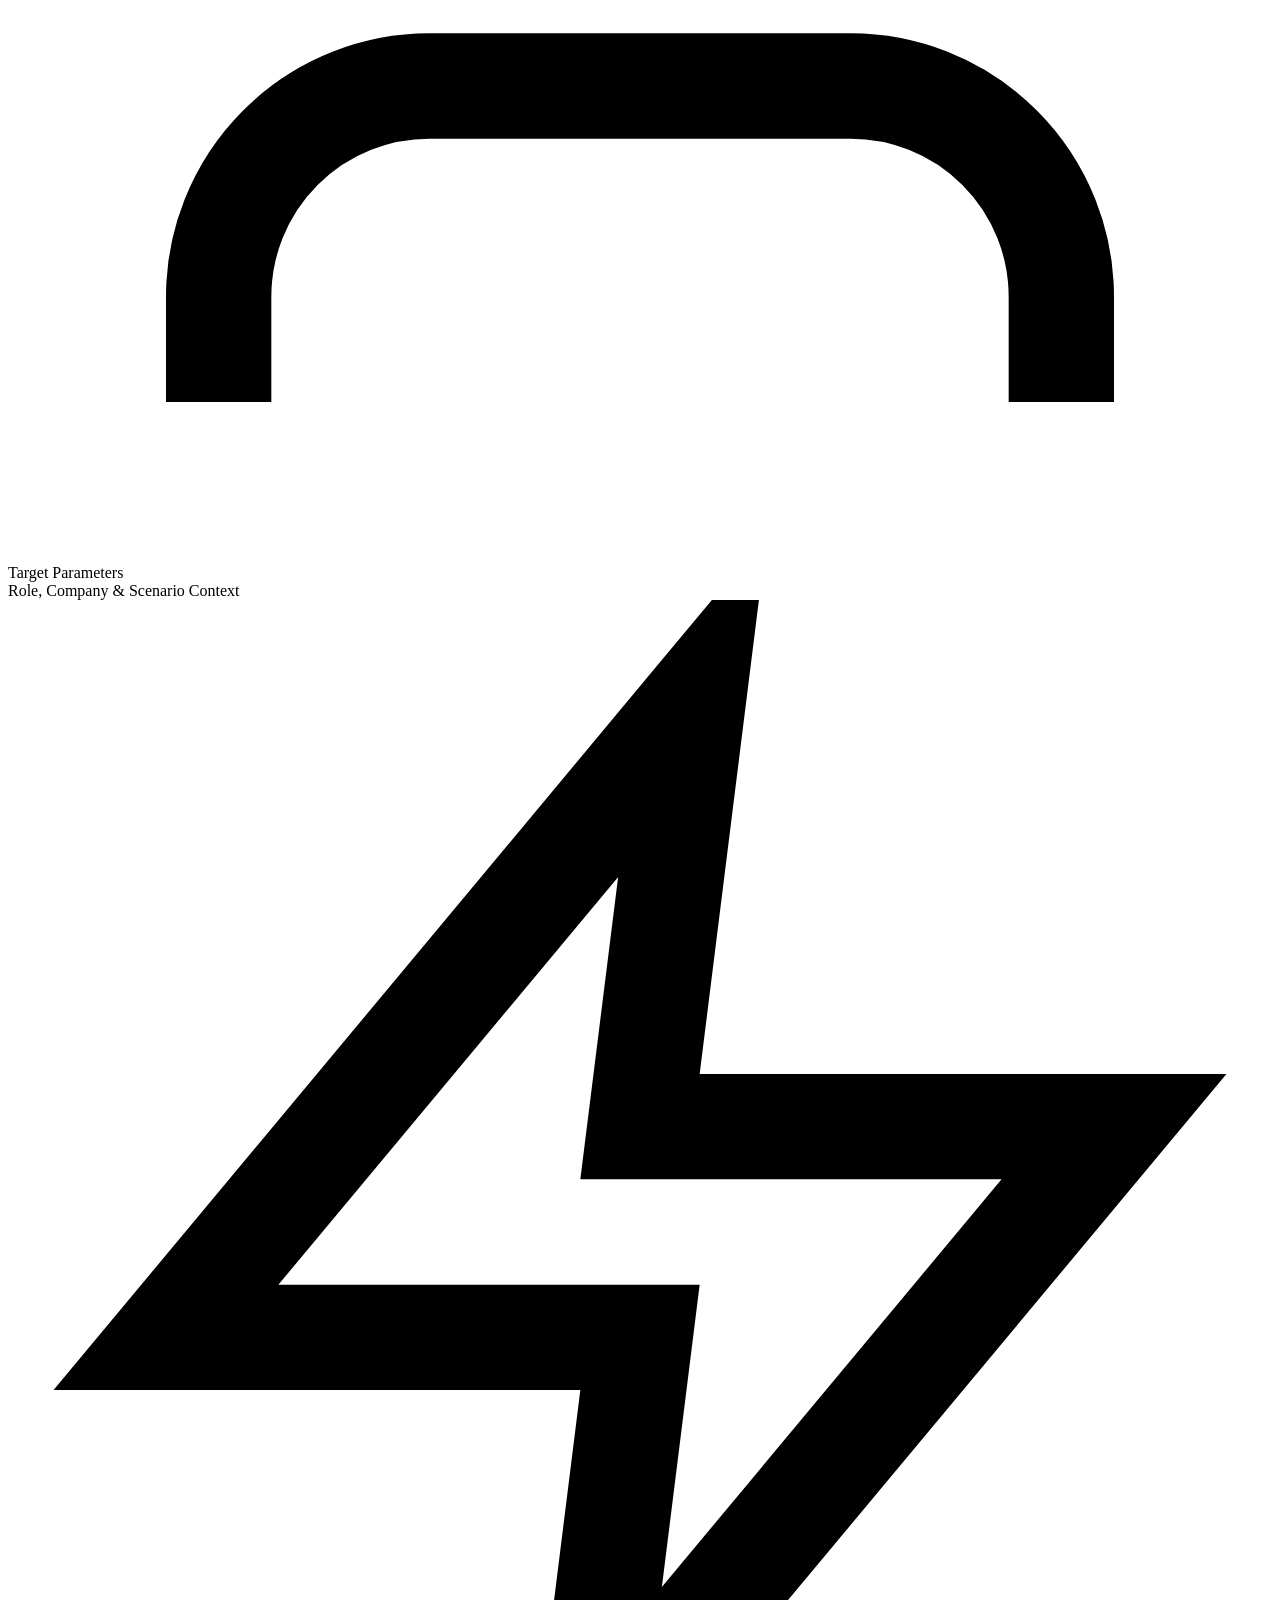
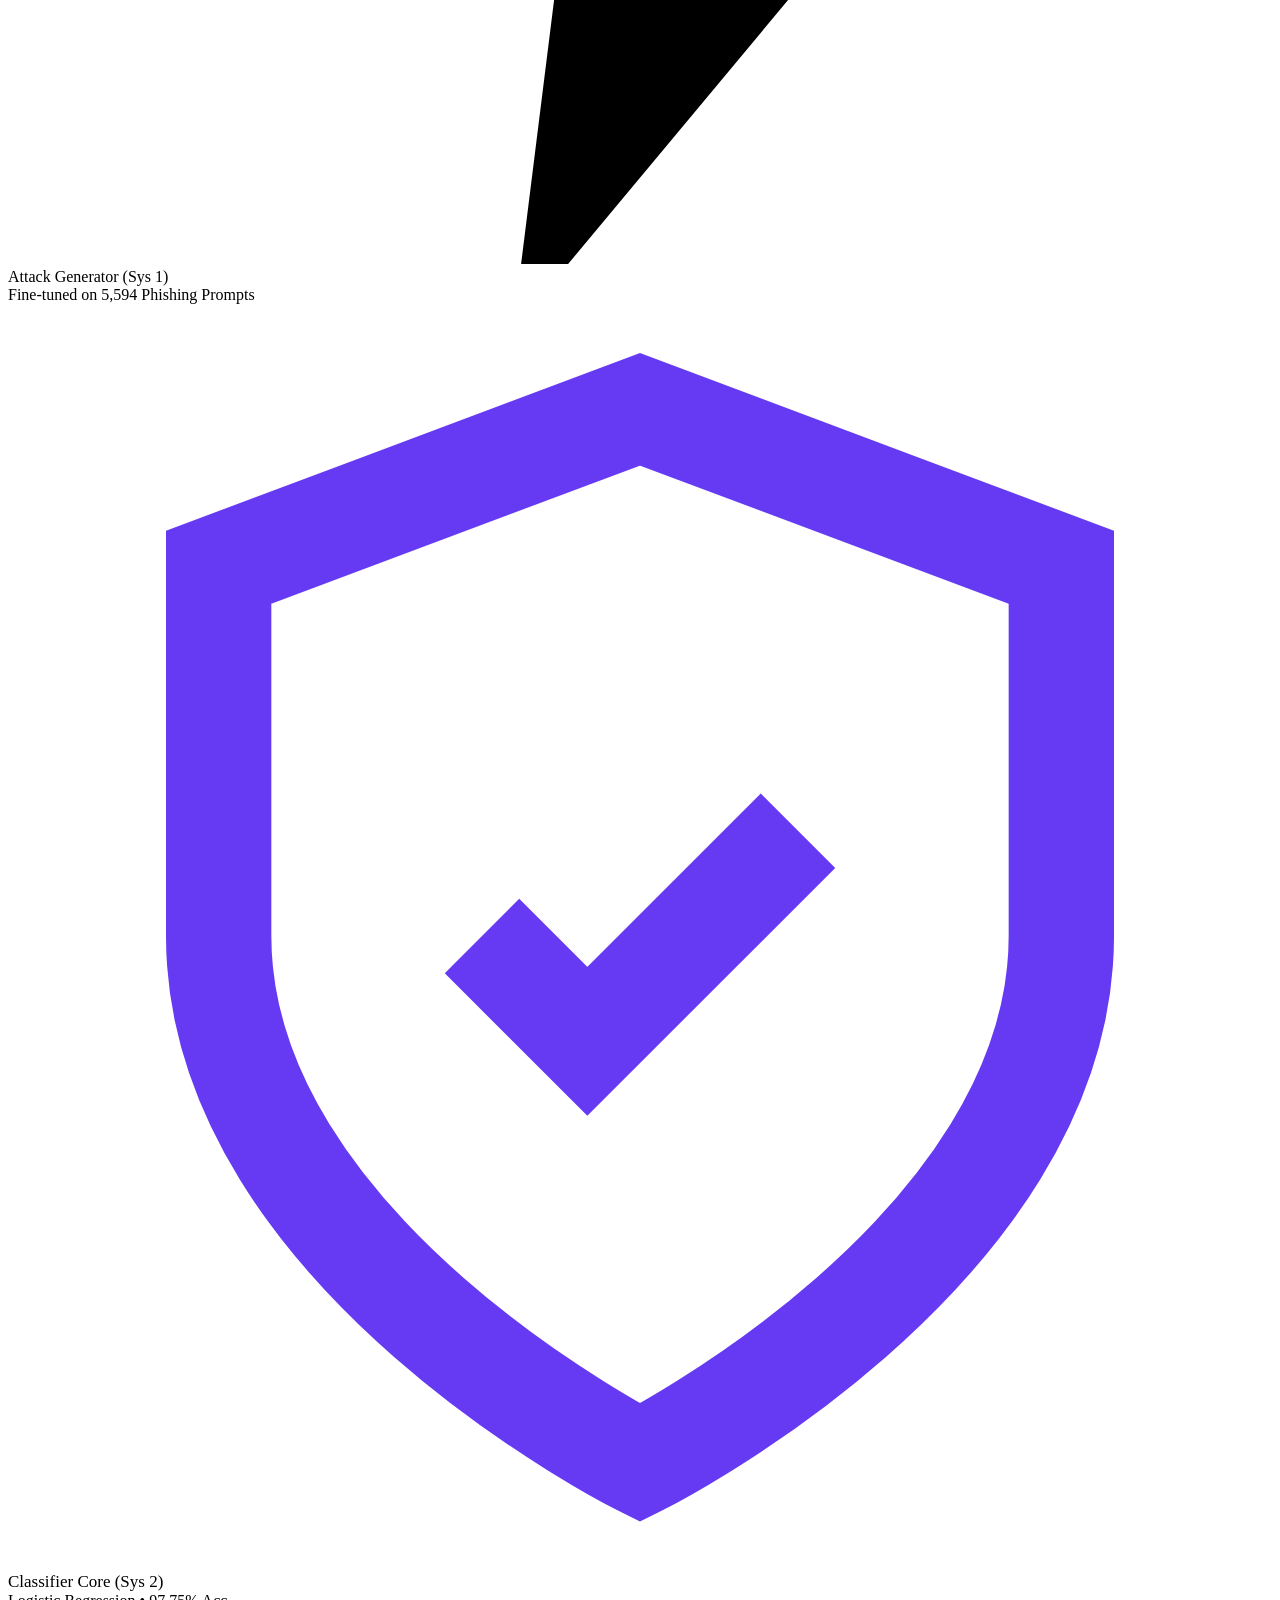
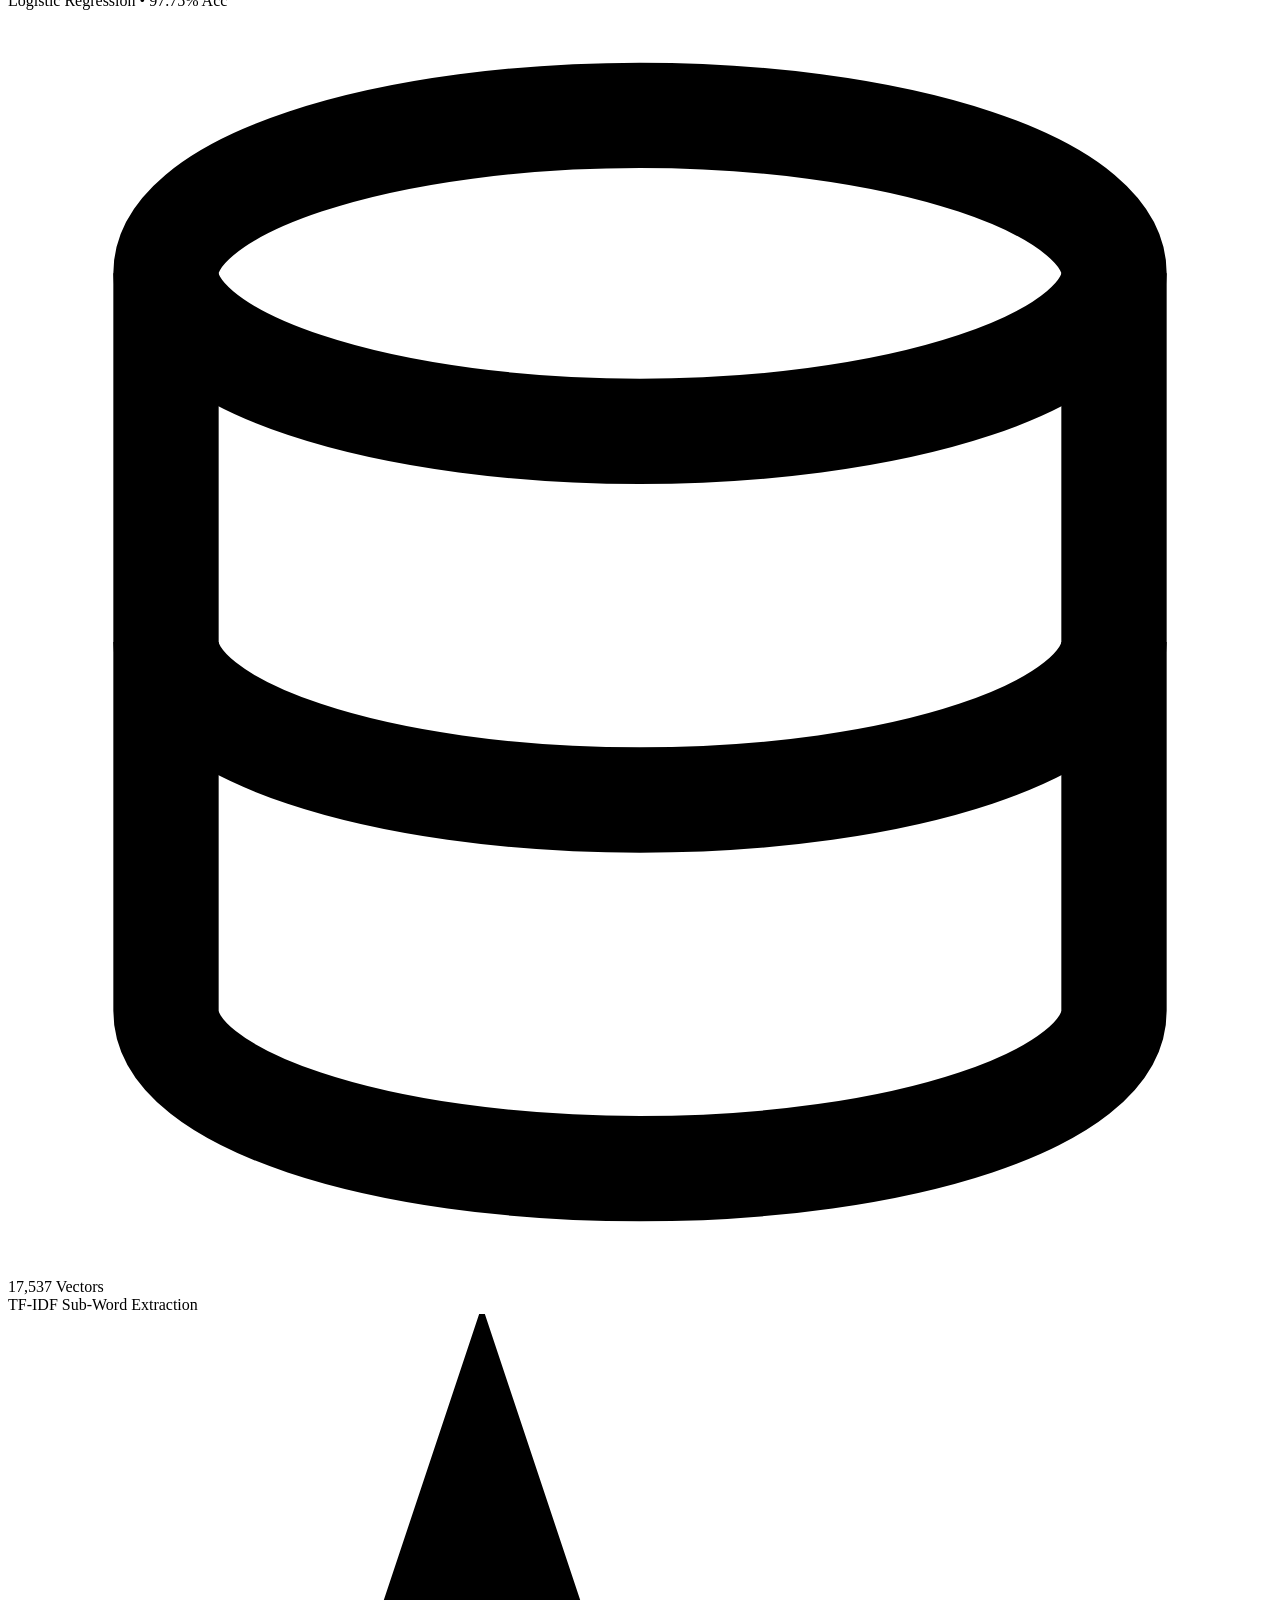
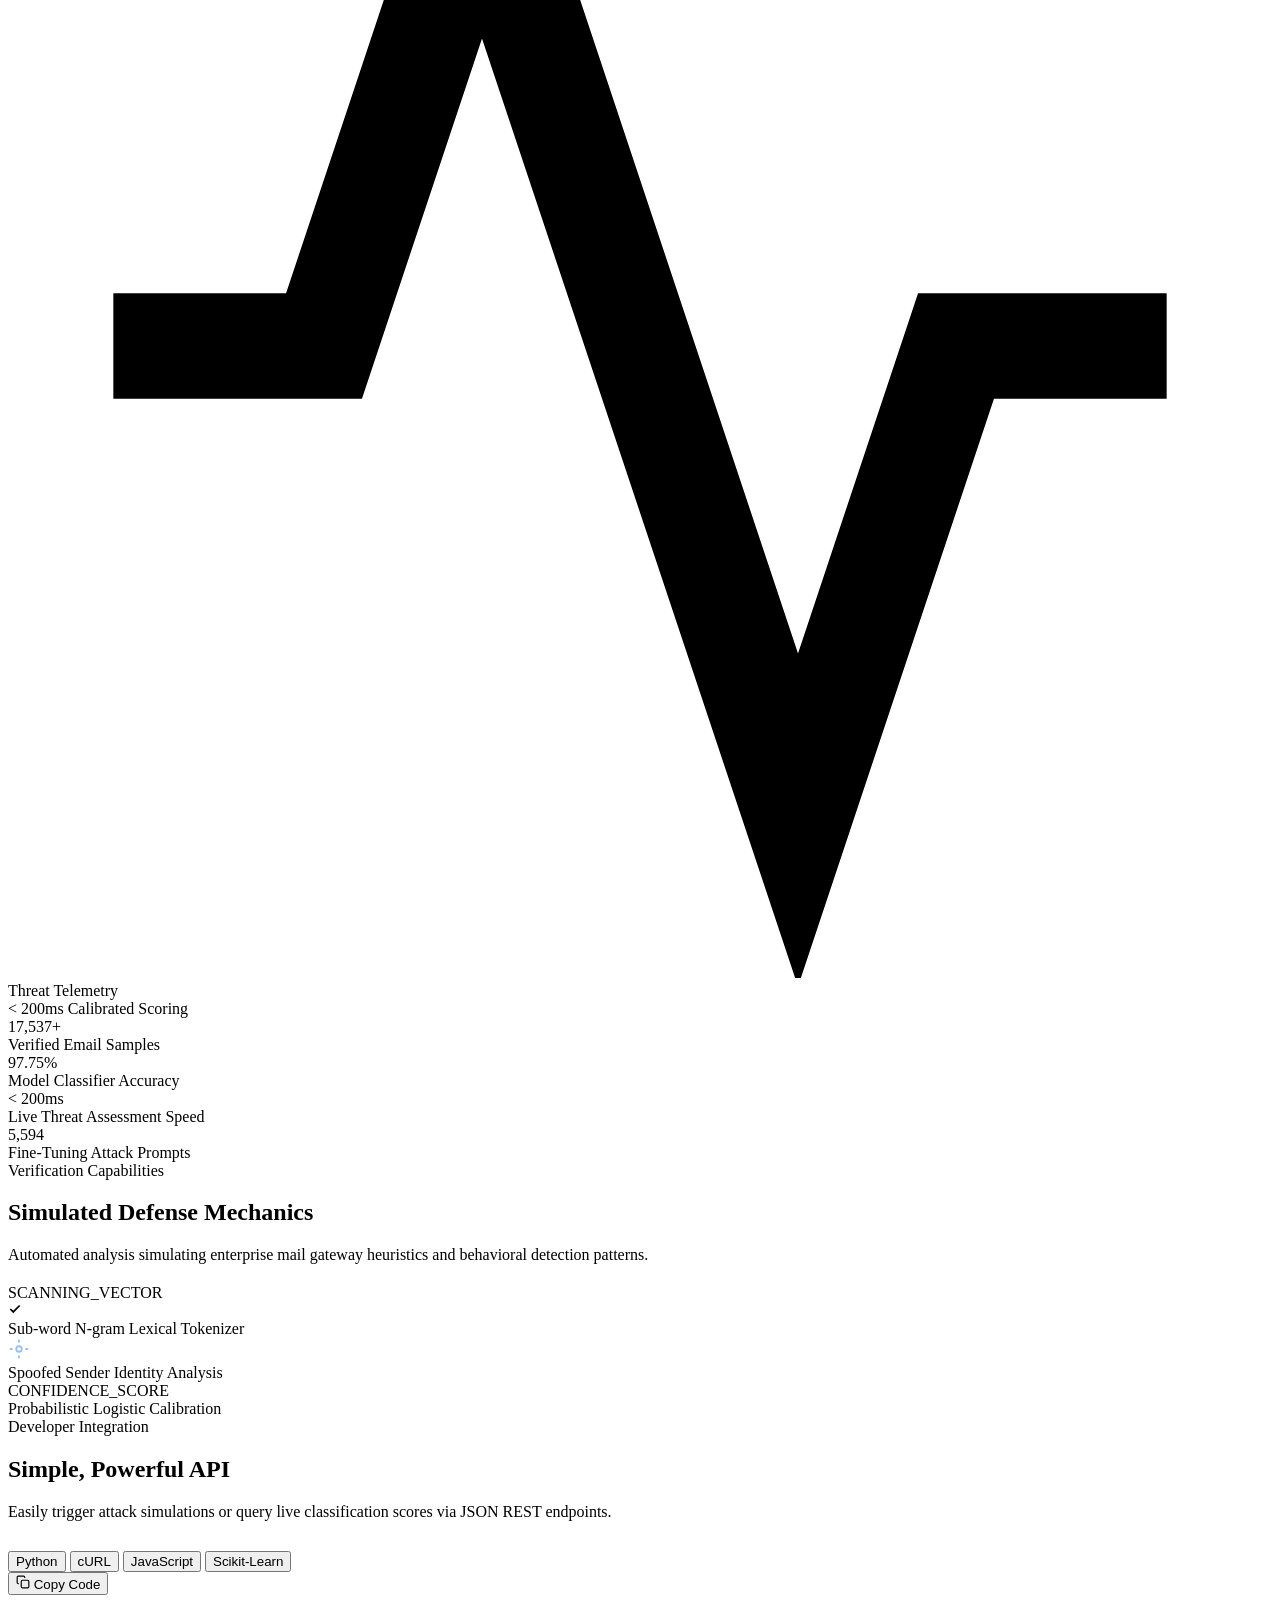
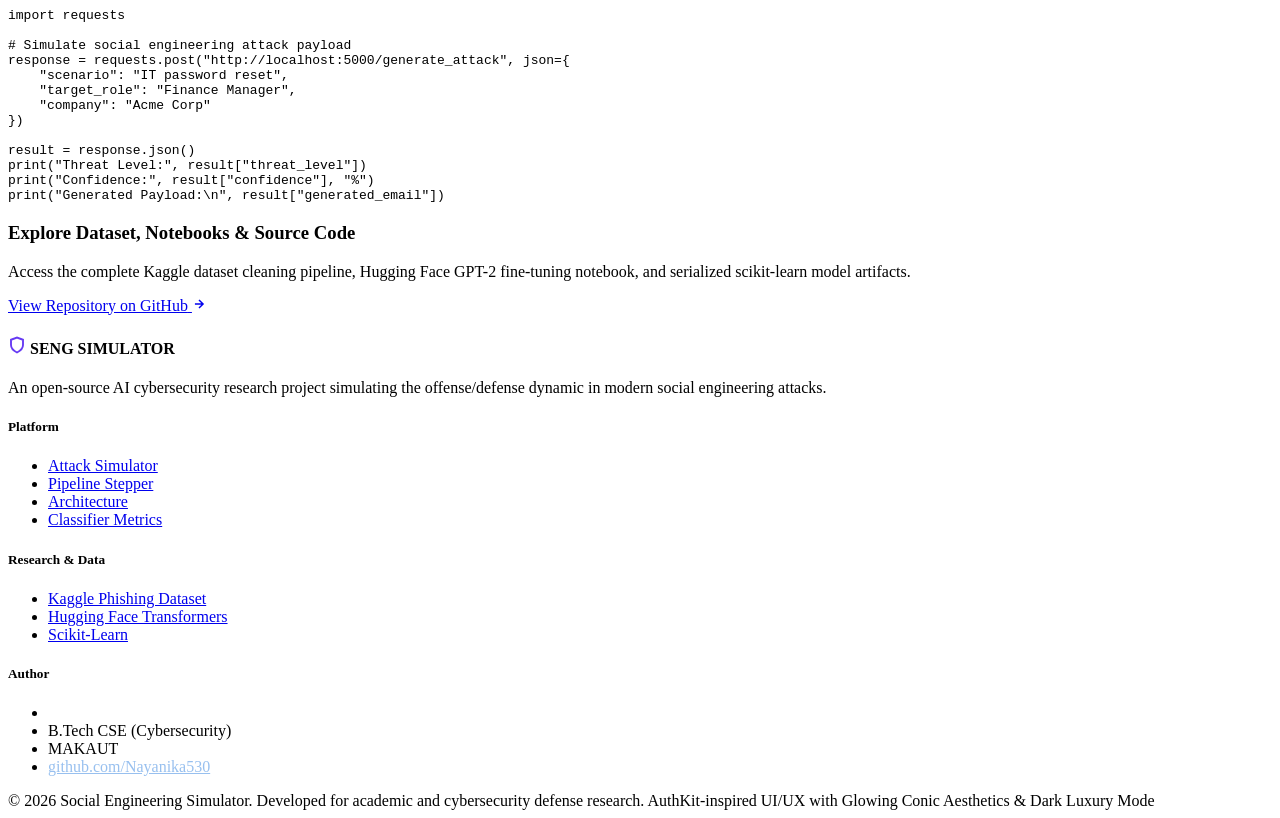
==== commit 505186cf: "feat: revamp UI/UX with AuthKit-inspired dark luxury design system and 3D stage" ====
--- a/app/templates/index.html
+++ b/app/templates/index.html
@@ -1,577 +1,758 @@
 <!DOCTYPE html>
 <html lang="en">
 <head>
-    <meta charset="UTF-8">
-    <meta name="viewport" content="width=device-width, initial-scale=1.0">
-    <title>Social Engineering Attack Simulator & Threat Detector | LLM Security</title>
-    <meta name="description" content="Simulate, analyze, and classify social engineering and phishing attacks with dual-system AI combining fine-tuned language generation and real-time threat classification.">
-    <link rel="preconnect" href="https://fonts.googleapis.com">
-    <link rel="preconnect" href="https://fonts.gstatic.com" crossorigin>
-    <link href="https://fonts.googleapis.com/css2?family=Inter:wght@400;500;600;700&family=Outfit:wght@600;700;800&family=JetBrains+Mono:wght@400;500;600&display=swap" rel="stylesheet">
-    <link rel="stylesheet" href="/static/css/style.css">
+  <meta charset="utf-8" />
+  <meta name="viewport" content="width=device-width, initial-scale=1, user-scalable=no" />
+  <title>Social Engineering Attack Simulator & Threat Detector</title>
+  <meta name="description" content="Dual-system AI platform: fine-tuned language models generate realistic social engineering attacks, and real-time machine learning classifies threat probability in milliseconds." />
+  <meta property="og:title" content="Social Engineering Simulator & Threat Detector" />
+  <meta property="og:description" content="Simulate, analyze, and detect social engineering and phishing attacks with dual-system AI." />
+  <link rel="preconnect" href="https://fonts.googleapis.com">
+  <link rel="preconnect" href="https://fonts.gstatic.com" crossorigin>
+  <link href="https://fonts.googleapis.com/css2?family=Inter:wght@400;500;600;700&family=JetBrains+Mono:wght@400;500;600&family=Outfit:wght@400;500;600;700;800&display=swap" rel="stylesheet">
+  <link rel="stylesheet" href="/static/css/style.css?v=3.0" />
 </head>
 <body>
-
-    <!-- 1. Top Announcement Bar (Emerald Green) -->
-    <div class="announcement-bar" id="announcementBar">
-        <span class="announcement-pill">New</span>
-        <span>Dual-System Social Engineering Attack Simulator & Detector v2.0 is live!</span>
-        <a href="#simulator" class="announcement-link">
-            Launch Simulator
+  <div class="page-wrapper">
+
+    <!-- ======================================================================
+         1. TOP NAVIGATION (AUTHKIT STYLE)
+         ====================================================================== -->
+    <header class="hero-header">
+      <div class="hero-brand">
+        <a href="/" class="hero-brand-logo" title="Social Engineering Simulator">
+          <div class="hero-brand-icon">
+            <svg width="20" height="20" viewBox="0 0 24 24" fill="none" stroke="currentColor" stroke-width="2.2" stroke-linecap="round" stroke-linejoin="round">
+              <path d="M12 22s8-4 8-10V5l-8-3-8 3v7c0 6 8 10 8 10z"/>
+              <path d="M9 12l2 2 4-4"/>
+            </svg>
+          </div>
+          <span class="hero-brand-text">SENG SIMULATOR</span>
+        </a>
+        <span class="hero-brand-badge">RESEARCH v2.0</span>
+      </div>
+
+      <!-- Navigation Links -->
+      <ul class="hero-nav-links">
+        <li><a href="#simulator" class="hero-nav-link">Attack Simulator</a></li>
+        <li><a href="#pipeline" class="hero-nav-link">Pipeline Stepper</a></li>
+        <li><a href="#architecture" class="hero-nav-link">Architecture</a></li>
+        <li><a href="#metrics" class="hero-nav-link">Telemetry</a></li>
+        <li><a href="#code" class="hero-nav-link">API Integration</a></li>
+      </ul>
+
+      <!-- Right Navigation Actions -->
+      <div class="hero-nav-right">
+        <a class="glowing-btn" href="https://github.com/Nayanika530/social-engineering-simulator" target="_blank" rel="noopener noreferrer" style="width: 40px; padding: 0;" title="View on GitHub">
+          <span class="glowing-btn-text">
+            <svg width="18" height="18" viewBox="0 0 24 24" fill="currentColor">
+              <path fill-rule="evenodd" clip-rule="evenodd" d="M12 2C6.477 2 2 6.484 2 12.017c0 4.425 2.865 8.18 6.839 9.504.5.092.682-.217.682-.483 0-.237-.008-.868-.013-1.703-2.782.605-3.369-1.343-3.369-1.343-.454-1.158-1.11-1.466-1.11-1.466-.908-.62.069-.608.069-.608 1.003.07 1.53 1.032 1.53 1.032.892 1.53 2.341 1.088 2.91.832.092-.647.35-1.088.636-1.338-2.22-.253-4.555-1.113-4.555-4.951 0-1.093.39-1.988 1.029-2.688-.103-.253-.446-1.272.098-2.65 0 0 .84-.27 2.75 1.026A9.564 9.564 0 0112 6.844c.85.004 1.705.115 2.504.337 1.909-1.296 2.747-1.027 2.747-1.027.546 1.379.202 2.398.1 2.651.64.7 1.028 1.595 1.028 2.688 0 3.848-2.339 4.695-4.566 4.943.359.309.678.92.678 1.855 0 1.338-.012 2.419-.012 2.747 0 .268.18.58.688.482A10.019 10.019 0 0022 12.017C22 6.484 17.522 2 12 2z"/>
+            </svg>
+          </span>
+        </a>
+        <a class="glowing-btn" href="#simulator">
+          <span class="glowing-btn-text">
+            <span>Simulate Attack</span>
             <svg width="14" height="14" viewBox="0 0 24 24" fill="none" stroke="currentColor" stroke-width="2.5" stroke-linecap="round" stroke-linejoin="round"><path d="M5 12h14M12 5l7 7-7 7"/></svg>
+          </span>
         </a>
-    </div>
-
-    <!-- 2. Navigation Header -->
-    <header class="header">
-        <div class="nav-container">
-            <a href="/" class="brand-logo">
-                <div class="brand-icon">
-                    <svg width="22" height="22" viewBox="0 0 24 24" fill="none" stroke="currentColor" stroke-width="2.2" stroke-linecap="round" stroke-linejoin="round">
-                        <path d="M12 22s8-4 8-10V5l-8-3-8 3v7c0 6 8 10 8 10z"/>
-                        <path d="M9 12l2 2 4-4"/>
-                    </svg>
+      </div>
+    </header>
+
+    <!-- ======================================================================
+         2. HERO SECTION & ATMOSPHERE
+         ====================================================================== -->
+    <main class="hero-section" id="simulator">
+      <!-- Stardust Canvas & Dynamic Spotlights -->
+      <canvas class="ambient-canvas"></canvas>
+      
+      <div class="hero-spotlights">
+        <div class="spotlight-beam spotlight-1"></div>
+        <div class="spotlight-beam spotlight-2"></div>
+        <div class="spotlight-beam spotlight-3"></div>
+      </div>
+
+      <div class="hero-grid-guide"></div>
+      <div class="hero-crosshair" style="top: 150px; left: calc(50% - 280px);"></div>
+      <div class="hero-crosshair" style="top: 150px; right: calc(50% - 280px);"></div>
+
+      <!-- Hero Header & Headline -->
+      <div class="hero-center">
+        <div class="between-lines-wrapper">
+          <div class="badge-pill">
+            <span class="pill-dot"></span>
+            <span class="text-gradient">Introducing Dual-System AI Defense</span>
+          </div>
+        </div>
+
+        <div class="hero-emblem-box outline-box-dots">
+          <!-- AuthKit-Styled Cyber Shield Emblem -->
+          <svg class="hero-emblem-svg" viewBox="0 0 48 48" fill="none" xmlns="http://www.w3.org/2000/svg">
+            <path d="M24 4L6 12v14c0 11.5 7.6 22.3 18 25 10.4-2.7 18-13.5 18-25V12L24 4z" fill="url(#hero-emblem-grad)" fill-opacity="0.2" stroke="url(#hero-emblem-grad)" stroke-width="2"/>
+            <path d="M24 14l-7 7h5v11h4V21h5l-7-7z" fill="url(#hero-emblem-grad)"/>
+            <defs>
+              <linearGradient id="hero-emblem-grad" x1="6" y1="4" x2="42" y2="44" gradientUnits="userSpaceOnUse">
+                <stop stop-color="#D8ECF8"/>
+                <stop offset="0.5" stop-color="#98C0EF"/>
+                <stop offset="1" stop-color="#663AF3"/>
+              </linearGradient>
+            </defs>
+          </svg>
+          <span class="hero-emblem-text">SENG SIMULATOR</span>
+        </div>
+
+        <h1 class="hero-headline text-gradient">
+          The world’s best social engineering simulator,<br/>powered by fine-tuned LLMs + ML.
+        </h1>
+
+        <p class="hero-subheadline">
+          Simulate the dynamic offense/defense reality in modern phishing attacks: a fine-tuned language model generates realistic corporate spearphishing attacks, while a high-precision ML classifier evaluates threat probability in real time.
+        </p>
+      </div>
+
+      <!-- ======================================================================
+           3. 3D FLOATING SHOWCASE STAGE (AUTHKIT CARDS)
+           ====================================================================== -->
+      <div class="hero-cards-stage">
+
+        <!-- CARD 1 (LEFT): Direct Raw Email Classifier -->
+        <div class="auth-card card-left" id="directCard" style="--brand-color: #3b82f6;">
+          <div class="auth-card-content">
+            <div class="auth-card-header">
+              <div class="auth-brand-icon">
+                <svg width="20" height="20" viewBox="0 0 24 24" fill="none" stroke="currentColor" stroke-width="2">
+                  <path d="M21 15a2 2 0 0 1-2 2H7l-4 4V5a2 2 0 0 1 2-2h14a2 2 0 0 1 2 2z"/>
+                </svg>
+              </div>
+              <h3 class="auth-card-title">Direct Vector Scanner</h3>
+              <p class="auth-card-subtitle">Score any raw email against 17,537 trained vectors</p>
+            </div>
+
+            <div class="form-group">
+              <label class="form-label" for="customEmailText">
+                <span>Raw Email Body</span>
+                <span style="font-family: var(--font-mono); font-size: 10px; color: var(--body-muted);">TF-IDF n-grams</span>
+              </label>
+              <textarea id="customEmailText" class="form-textarea" placeholder="Paste incoming email headers or message body here to evaluate threat probability..."></textarea>
+            </div>
+
+            <button id="btnClassify" class="btn-outline" onclick="classifyCustomText()">
+              <span class="spinner" id="classifySpinner"></span>
+              <span>Classify Raw Email Text</span>
+            </button>
+
+            <p style="font-size: 11.5px; color: var(--body-muted); text-align: center; margin-top: 4px;">
+              Click this card to focus into center stage
+            </p>
+          </div>
+        </div>
+
+        <!-- CARD 2 (CENTER ACTIVE): Attack Simulator -->
+        <div class="auth-card card-center auth-card-animated" id="simCard" style="--brand-color: #663AF3;">
+          <div class="auth-card-content">
+            <div class="auth-card-header">
+              <div class="auth-brand-icon" style="background: rgba(102, 58, 243, 0.2); border: 1px solid rgba(102, 58, 243, 0.4);">
+                <svg width="20" height="20" viewBox="0 0 24 24" fill="none" stroke="#bad6f7" stroke-width="2">
+                  <polygon points="13 2 3 14 12 14 11 22 21 10 12 10 13 2"/>
+                </svg>
+              </div>
+              <h3 class="auth-card-title">Simulate Targeted Attack</h3>
+              <p class="auth-card-subtitle">Fine-tuned GPT-2 generator + real-time ML defense</p>
+            </div>
+
+            <!-- Inputs -->
+            <div class="form-group">
+              <label class="form-label" for="scenario">Attack Scenario</label>
+              <input type="text" id="scenario" class="form-input" placeholder="e.g. IT password reset" value="IT password reset" autocomplete="off" />
+            </div>
+
+            <div class="form-group">
+              <label class="form-label" for="target_role">Target Role</label>
+              <input type="text" id="target_role" class="form-input" placeholder="e.g. Finance Manager" value="Finance Manager" autocomplete="off" />
+            </div>
+
+            <div class="form-group">
+              <label class="form-label" for="company">Target Company</label>
+              <input type="text" id="company" class="form-input" placeholder="e.g. Acme Corp" value="Acme Corp" autocomplete="off" />
+            </div>
+
+            <!-- Quick Presets -->
+            <div class="presets-wrap">
+              <span class="presets-label">Quick Attack Presets:</span>
+              <div class="preset-pills">
+                <button class="preset-pill" onclick="applyPreset('IT Mandatory Password Reset', 'Security Analyst', 'Apex Financial')">
+                  🔐 Password Reset
+                </button>
+                <button class="preset-pill" onclick="applyPreset('Urgent Wire Transfer Authorization', 'Finance Director', 'Global Retail Inc')">
+                  💸 Wire Transfer (BEC)
+                </button>
+                <button class="preset-pill" onclick="applyPreset('Cloud SSO Access Revocation Warning', 'DevOps Lead', 'FinTech Dynamics')">
+                  ☁️ Cloud SSO
+                </button>
+                <button class="preset-pill" onclick="applyPreset('Annual HR Benefits Enrollment', 'Senior Engineer', 'CloudScale')">
+                  📋 HR Benefits
+                </button>
+              </div>
+            </div>
+
+            <button id="btnGenerate" class="btn-primary" onclick="generateAttack()">
+              <span class="spinner" id="simSpinner"></span>
+              <svg width="16" height="16" viewBox="0 0 24 24" fill="none" stroke="currentColor" stroke-width="2.5"><path d="M5 12h14M12 5l7 7-7 7"/></svg>
+              <span>Generate & Assess Attack</span>
+            </button>
+          </div>
+        </div>
+
+        <!-- CARD 3 (RIGHT): Model Telemetry & Accuracy -->
+        <div class="auth-card card-right" id="telemetryCard" style="--brand-color: #10b981;">
+          <div class="auth-card-content">
+            <div class="auth-card-header">
+              <div class="auth-brand-icon">
+                <svg width="20" height="20" viewBox="0 0 24 24" fill="none" stroke="currentColor" stroke-width="2">
+                  <path d="M12 22s8-4 8-10V5l-8-3-8 3v7c0 6 8 10 8 10z"/>
+                  <path d="M9 12l2 2 4-4"/>
+                </svg>
+              </div>
+              <h3 class="auth-card-title">Model Telemetry</h3>
+              <p class="auth-card-subtitle">Real-time classification & training metrics</p>
+            </div>
+
+            <div class="telemetry-grid">
+              <div class="telemetry-item">
+                <div class="telemetry-val">97.75%</div>
+                <div class="telemetry-lbl">Test Accuracy</div>
+              </div>
+              <div class="telemetry-item">
+                <div class="telemetry-val">&lt; 200ms</div>
+                <div class="telemetry-lbl">Inference Latency</div>
+              </div>
+              <div class="telemetry-item">
+                <div class="telemetry-val">17,537</div>
+                <div class="telemetry-lbl">Labeled Samples</div>
+              </div>
+              <div class="telemetry-item">
+                <div class="telemetry-val">5,594</div>
+                <div class="telemetry-lbl">Tuning Prompts</div>
+              </div>
+            </div>
+
+            <div style="background: rgba(186, 214, 247, 0.03); border: 1px solid rgba(186, 215, 247, 0.1); border-radius: 8px; padding: 10px 12px; margin-top: 4px;">
+              <div style="font-size: 11.5px; color: var(--body-muted);">Pipeline Architecture</div>
+              <div style="font-size: 12.5px; font-weight: 500; color: #bad6f7; margin-top: 2px;">
+                TF-IDF + Logistic Regression
+              </div>
+            </div>
+
+            <button class="btn-outline" onclick="document.getElementById('architecture').scrollIntoView({ behavior: 'smooth' })">
+              <span>View Architecture Board</span>
+            </button>
+
+            <p style="font-size: 11.5px; color: var(--body-muted); text-align: center; margin-top: 4px;">
+              Click this card to focus into center stage
+            </p>
+          </div>
+        </div>
+
+      </div>
+
+      <!-- ======================================================================
+           4. AUTHKIT LIGHT / DARK SWITCH
+           ====================================================================== -->
+      <div class="light-switch-wrapper">
+        <div class="light-switch" id="themeSwitch" role="switch" aria-label="Toggle theme mode">
+          <div class="light-switch-thumb"></div>
+          <div class="switch-icon-dark" title="Dark Mode">
+            <svg xmlns="http://www.w3.org/2000/svg" width="18" height="18" fill="none" viewBox="0 0 24 24" stroke="currentColor" stroke-width="2">
+              <path stroke-linecap="round" stroke-linejoin="round" d="M20.354 15.354A9 9 0 018.646 3.646 9.003 9.003 0 0012 21a9.003 9.003 0 008.354-5.646z" />
+            </svg>
+          </div>
+          <div class="switch-icon-light" title="Light Mode">
+            <svg xmlns="http://www.w3.org/2000/svg" width="18" height="18" fill="none" viewBox="0 0 24 24" stroke="currentColor" stroke-width="2">
+              <path stroke-linecap="round" stroke-linejoin="round" d="M12 3v1m0 16v1m9-9h-1M4 12H3m15.364 6.364l-.707-.707M6.343 6.343l-.707-.707m12.728 0l-.707.707M6.343 17.657l-.707.707M16 12a4 4 0 11-8 0 4 4 0 018 0z" />
+            </svg>
+          </div>
+        </div>
+        <p class="light-switch-caption">Light and dark modes supported.</p>
+      </div>
+
+      <!-- ======================================================================
+           5. THREAT ASSESSMENT RESULT CARD / MODAL (AUTHKIT LUXURY GLASS)
+           ====================================================================== -->
+      <div id="resultSection" class="result-section">
+        <div class="report-card">
+          
+          <div class="report-header">
+            <div style="display: flex; align-items: center; gap: 12px;">
+              <div id="statusBadge" class="report-status-badge badge-phishing">
+                <span class="dot"></span>
+                <span id="threatStatusText">High-Risk Spearphishing Threat</span>
+              </div>
+              <span style="font-size: 12px; color: var(--body-muted);">Real-Time ML Assessment</span>
+            </div>
+
+            <div class="confidence-gauge">
+              <span style="font-size: 12px; color: var(--body-muted);">Confidence:</span>
+              <div class="confidence-bar-wrap">
+                <div id="confidenceBar" class="confidence-bar-fill" style="width: 95%;"></div>
+              </div>
+              <span id="confidenceVal" class="confidence-value">95.0%</span>
+            </div>
+          </div>
+
+          <div class="report-body">
+            
+            <!-- Email Client Viewport -->
+            <div class="email-viewport">
+              <div class="email-meta-header">
+                <div class="email-meta-row">
+                  <span class="meta-label">From:</span>
+                  <span class="meta-val" id="metaSender">Security Alert &lt;notify@corp-update-notice.com&gt;</span>
                 </div>
-                <span>SENG SIMULATOR</span>
-                <span class="brand-badge">RESEARCH</span>
-            </a>
-
-            <ul class="nav-links">
-                <li class="nav-item"><a href="#simulator">Attack Simulator</a></li>
-                <li class="nav-item"><a href="#presets">Quick Presets</a></li>
-                <li class="nav-item"><a href="#metrics">Model Metrics</a></li>
-                <li class="nav-item"><a href="#features">Architecture</a></li>
-            </ul>
-
-            <div class="nav-actions">
-                <a href="https://github.com/Nayanika530/social-engineering-simulator" target="_blank" rel="noopener noreferrer" class="btn-secondary">
-                    <svg width="16" height="16" viewBox="0 0 24 24" fill="currentColor">
-                        <path fill-rule="evenodd" clip-rule="evenodd" d="M12 2C6.477 2 2 6.484 2 12.017c0 4.425 2.865 8.18 6.839 9.504.5.092.682-.217.682-.483 0-.237-.008-.868-.013-1.703-2.782.605-3.369-1.343-3.369-1.343-.454-1.158-1.11-1.466-1.11-1.466-.908-.62.069-.608.069-.608 1.003.07 1.53 1.032 1.53 1.032.892 1.53 2.341 1.088 2.91.832.092-.647.35-1.088.636-1.338-2.22-.253-4.555-1.113-4.555-4.951 0-1.093.39-1.988 1.029-2.688-.103-.253-.446-1.272.098-2.65 0 0 .84-.27 2.75 1.026A9.564 9.564 0 0112 6.844c.85.004 1.705.115 2.504.337 1.909-1.296 2.747-1.027 2.747-1.027.546 1.379.202 2.398.1 2.651.64.7 1.028 1.595 1.028 2.688 0 3.848-2.339 4.695-4.566 4.943.359.309.678.92.678 1.855 0 1.338-.012 2.419-.012 2.747 0 .268.18.58.688.482A10.019 10.019 0 0022 12.017C22 6.484 17.522 2 12 2z"/>
-                    </svg>
-                    GitHub
-                </a>
-                <a href="#simulator" class="btn-primary-pill">
-                    Simulate Attack
-                    <svg width="14" height="14" viewBox="0 0 24 24" fill="none" stroke="currentColor" stroke-width="2.5" stroke-linecap="round" stroke-linejoin="round"><path d="M5 12h14M12 5l7 7-7 7"/></svg>
-                </a>
-            </div>
-        </div>
-    </header>
-
-    <!-- 3. Hero Section (CheckPhish Layout) -->
-    <main>
-        <section class="hero-section">
-            <div class="hero-pill-badge">
-                <span class="dot"></span>
-                <span>Offense & Defense AI Simulator • Dual Model System</span>
-            </div>
-
-            <h1 class="hero-title">
-                Detect, Simulate, and Classify <span class="highlight">Social Engineering Attacks</span>
-            </h1>
-
-            <p class="hero-subtitle">
-                A dual-system AI architecture: fine-tuned language generation crafts realistic corporate phishing scenarios, while a high-precision ML classifier evaluates threat probability in real time.
-            </p>
-
-            <!-- 4. CheckPhish-Style Scanner Box -->
-            <div class="scanner-wrapper" id="simulator">
-                <div class="scanner-box">
-                    
-                    <!-- Scanner Tabs -->
-                    <div class="scanner-tabs">
-                        <button class="tab-btn active" onclick="switchTab('sim-tab')">
-                            <svg width="16" height="16" viewBox="0 0 24 24" fill="none" stroke="currentColor" stroke-width="2"><path d="M12 22s8-4 8-10V5l-8-3-8 3v7c0 6 8 10 8 10z"/></svg>
-                            Attack Simulator
-                            <span class="tab-badge">Active</span>
-                        </button>
-                        <button class="tab-btn" onclick="switchTab('presets-tab')">
-                            <svg width="16" height="16" viewBox="0 0 24 24" fill="none" stroke="currentColor" stroke-width="2"><path d="M4 6h16M4 12h16M4 18h7"/></svg>
-                            Quick Presets
-                        </button>
-                        <button class="tab-btn" onclick="switchTab('direct-tab')">
-                            <svg width="16" height="16" viewBox="0 0 24 24" fill="none" stroke="currentColor" stroke-width="2"><path d="M21 15a2 2 0 0 1-2 2H7l-4 4V5a2 2 0 0 1 2-2h14a2 2 0 0 1 2 2z"/></svg>
-                            Direct Email Classifier
-                        </button>
-                    </div>
-
-                    <!-- Tab Content -->
-                    <div class="tab-content">
-                        
-                        <!-- Tab 1: Attack Simulator -->
-                        <div id="sim-tab" class="tab-panel active">
-                            <div class="input-grid">
-                                <div class="input-group">
-                                    <label class="input-label" for="scenario">
-                                        Attack Scenario
-                                    </label>
-                                    <div class="input-field-wrap">
-                                        <span class="field-icon">
-                                            <svg width="16" height="16" viewBox="0 0 24 24" fill="none" stroke="currentColor" stroke-width="2"><circle cx="12" cy="12" r="10"/><line x1="12" y1="8" x2="12" y2="12"/><line x1="12" y1="16" x2="12.01" y2="16"/></svg>
-                                        </span>
-                                        <input type="text" id="scenario" class="text-input" placeholder="e.g. IT password reset" value="IT password reset">
-                                    </div>
-                                </div>
-
-                                <div class="input-group">
-                                    <label class="input-label" for="target_role">
-                                        Target Role
-                                    </label>
-                                    <div class="input-field-wrap">
-                                        <span class="field-icon">
-                                            <svg width="16" height="16" viewBox="0 0 24 24" fill="none" stroke="currentColor" stroke-width="2"><path d="M20 21v-2a4 4 0 0 0-4-4H8a4 4 0 0 0-4 4v2"/><circle cx="12" cy="7" r="4"/></svg>
-                                        </span>
-                                        <input type="text" id="target_role" class="text-input" placeholder="e.g. Finance Manager" value="Finance Manager">
-                                    </div>
-                                </div>
-
-                                <div class="input-group">
-                                    <label class="input-label" for="company">
-                                        Target Company
-                                    </label>
-                                    <div class="input-field-wrap">
-                                        <span class="field-icon">
-                                            <svg width="16" height="16" viewBox="0 0 24 24" fill="none" stroke="currentColor" stroke-width="2"><path d="M3 21h18M3 7v14M21 7v14M6 10h.01M6 14h.01M6 18h.01M18 10h.01M18 14h.01M18 18h.01M10 3h4v18h-4z"/></svg>
-                                        </span>
-                                        <input type="text" id="company" class="text-input" placeholder="e.g. Acme Corp" value="Acme Corp">
-                                    </div>
-                                </div>
-                            </div>
-
-                            <div class="scanner-actions">
-                                <div class="action-hint">
-                                    <svg width="14" height="14" viewBox="0 0 24 24" fill="none" stroke="currentColor" stroke-width="2"><circle cx="12" cy="12" r="10"/><path d="M12 16v-4M12 8h.01"/></svg>
-                                    <span>Trained on 17,537 samples • Real-time TF-IDF inference</span>
-                                </div>
-                                <button id="btnGenerate" class="btn-scan" onclick="generateAttack()">
-                                    <span class="spinner" id="simSpinner"></span>
-                                    <svg width="18" height="18" viewBox="0 0 24 24" fill="none" stroke="currentColor" stroke-width="2.5"><path d="M5 12h14M12 5l7 7-7 7"/></svg>
-                                    <span>Generate & Assess Attack</span>
-                                </button>
-                            </div>
-                        </div>
-
-                        <!-- Tab 2: Quick Presets -->
-                        <div id="presets-tab" class="tab-panel">
-                            <p style="font-size: 0.875rem; color: var(--text-secondary); margin-bottom: 12px;">Select a simulated scenario preset to automatically populate the simulator:</p>
-                            <div class="preset-chips" id="presets">
-                                <button class="preset-chip" onclick="applyPreset('IT Mandatory Password Reset', 'Security Analyst', 'Apex Financial')">
-                                    🔐 IT Mandatory Password Reset
-                                </button>
-                                <button class="preset-chip" onclick="applyPreset('Urgent Wire Transfer Authorization', 'Finance Director', 'Global Retail Inc')">
-                                    💸 Urgent Wire Transfer (BEC)
-                                </button>
-                                <button class="preset-chip" onclick="applyPreset('Annual HR Benefits Enrollment', 'Senior Software Engineer', 'CloudScale Technologies')">
-                                    📋 Annual HR Benefits Enrollment
-                                </button>
-                                <button class="preset-chip" onclick="applyPreset('Cloud SSO Access Revocation Warning', 'DevOps Lead', 'FinTech Dynamics')">
-                                    ☁️ Cloud SSO Access Warning
-                                </button>
-                                <button class="preset-chip" onclick="applyPreset('Vendor Invoice Immediate Payment Notice', 'Accounts Payable', 'Nexus Manufacturing')">
-                                    📑 Overdue Vendor Invoice
-                                </button>
-                            </div>
-                        </div>
-
-                        <!-- Tab 3: Direct Email Classifier -->
-                        <div id="direct-tab" class="tab-panel">
-                            <label class="input-label" for="customEmailText" style="margin-bottom: 8px;">
-                                Paste Any Email Body for Immediate Phishing Threat Scoring:
-                            </label>
-                            <textarea id="customEmailText" class="textarea-input" placeholder="Paste incoming email header and body here to classify threat probability..."></textarea>
-                            <div class="scanner-actions">
-                                <div class="action-hint">
-                                    <span>Evaluates against 17,537 verified phishing & ham email vectors</span>
-                                </div>
-                                <button id="btnClassify" class="btn-scan" onclick="classifyCustomText()">
-                                    <span class="spinner" id="classifySpinner"></span>
-                                    <span>Classify Email Text</span>
-                                </button>
-                            </div>
-                        </div>
-
-                    </div>
+                <div class="email-meta-row">
+                  <span class="meta-label">To:</span>
+                  <span class="meta-val" id="metaRecipient">Target Role</span>
                 </div>
-
-                <!-- 5. Threat Assessment Result Card (CheckPhish Style) -->
-                <div id="resultSection" class="result-section">
-                    <div class="report-card">
-                        
-                        <div class="report-header">
-                            <div style="display: flex; align-items: center; gap: 12px;">
-                                <div id="statusBadge" class="report-status-badge badge-phishing">
-                                    <span class="dot"></span>
-                                    <span id="threatStatusText">Phishing Threat Detected</span>
-                                </div>
-                                <span style="font-size: 0.8125rem; color: var(--text-muted);">Real-Time ML Assessment</span>
-                            </div>
-
-                            <div class="confidence-gauge">
-                                <span style="font-size: 0.8125rem; color: var(--text-muted); font-weight: 500;">Confidence:</span>
-                                <div class="confidence-bar-wrap">
-                                    <div id="confidenceBar" class="confidence-bar-fill" style="width: 85%;"></div>
-                                </div>
-                                <span id="confidenceVal" class="confidence-value">85.0%</span>
-                            </div>
-                        </div>
-
-                        <div class="report-body">
-                            
-                            <!-- Email Viewport -->
-                            <div class="email-viewport">
-                                <div class="email-meta-header">
-                                    <div class="email-meta-row">
-                                        <span class="meta-label">From:</span>
-                                        <span class="meta-val" id="metaSender">Security Alert &lt;notify@corp-update-notice.com&gt;</span>
-                                    </div>
-                                    <div class="email-meta-row">
-                                        <span class="meta-label">To:</span>
-                                        <span class="meta-val" id="metaRecipient">Target Role</span>
-                                    </div>
-                                    <div class="email-meta-row">
-                                        <span class="meta-label">Subject:</span>
-                                        <span class="meta-val" id="metaSubject">Urgent Security Notice</span>
-                                    </div>
-                                </div>
-                                <div class="email-content-view" id="emailContent">
-                                    <!-- Email body populated dynamically -->
-                                </div>
-                            </div>
-
-                            <!-- Threat Breakdown Panel -->
-                            <div class="threat-meta-panel">
-                                <div class="meta-info-card">
-                                    <div class="meta-info-title">Simulated Attack Vector</div>
-                                    <div class="meta-info-value" id="vectorName">Social Engineering Spearphishing</div>
-                                    <div class="meta-info-sub" id="vectorSub">Personalized target role and entity spoofing</div>
-                                </div>
-
-                                <div class="meta-info-card">
-                                    <div class="meta-info-title">Target Profile</div>
-                                    <div class="meta-info-value" id="profileRole">Finance Manager</div>
-                                    <div class="meta-info-sub" id="profileCompany">Acme Corp</div>
-                                </div>
-
-                                <div class="meta-info-card">
-                                    <div class="meta-info-title">Model Decision Engine</div>
-                                    <div class="meta-info-value">TF-IDF + Logistic Reg</div>
-                                    <div class="meta-info-sub">Trained on 17,537 phishing/ham emails (97.75% acc)</div>
-                                </div>
-
-                                <div class="report-actions">
-                                    <button class="btn-report-action" onclick="copyEmailContent()">
-                                        <svg width="14" height="14" viewBox="0 0 24 24" fill="none" stroke="currentColor" stroke-width="2"><rect x="9" y="9" width="13" height="13" rx="2" ry="2"/><path d="M5 15H4a2 2 0 0 1-2-2V4a2 2 0 0 1 2-2h9a2 2 0 0 1 2 2v1"/></svg>
-                                        <span id="copyBtnText">Copy Email</span>
-                                    </button>
-                                    <button class="btn-report-action" onclick="generateAttack()">
-                                        <svg width="14" height="14" viewBox="0 0 24 24" fill="none" stroke="currentColor" stroke-width="2"><path d="M21.5 2v6h-6M2.5 22v-6h6M2 11.5a10 10 0 0 1 18.8-4.3M22 12.5a10 10 0 0 1-18.8 4.2"/></svg>
-                                        Re-Simulate
-                                    </button>
-                                    <button class="btn-report-action" onclick="dismissResult()">
-                                        <svg width="14" height="14" viewBox="0 0 24 24" fill="none" stroke="currentColor" stroke-width="2"><line x1="18" y1="6" x2="6" y2="18"/><line x1="6" y1="6" x2="18" y2="18"/></svg>
-                                        Close
-                                    </button>
-                                </div>
-                            </div>
-
-                        </div>
-
-                    </div>
+                <div class="email-meta-row">
+                  <span class="meta-label">Subject:</span>
+                  <span class="meta-val" id="metaSubject">Urgent Notice</span>
                 </div>
-
-            </div>
-        </section>
-
-        <!-- 6. Metrics Counter Banner (CheckPhish Dark Theme with Emerald Glow) -->
-        <section class="stats-banner" id="metrics">
-            <div class="stats-container">
-                <div class="stat-item">
-                    <div class="stat-number">17,537<span class="accent">+</span></div>
-                    <div class="stat-label">Verified Email Samples</div>
-                </div>
-                <div class="stat-item">
-                    <div class="stat-number">97.75<span class="accent">%</span></div>
-                    <div class="stat-label">Model Classifier Accuracy</div>
-                </div>
-                <div class="stat-item">
-                    <div class="stat-number">&lt; 200<span class="accent">ms</span></div>
-                    <div class="stat-label">Live Threat Assessment Speed</div>
-                </div>
-                <div class="stat-item">
-                    <div class="stat-number">5,594<span class="accent"></span></div>
-                    <div class="stat-label">Fine-Tuning Phishing Prompts</div>
-                </div>
-            </div>
-        </section>
-
-        <!-- 7. Features Grid (CheckPhish 3-Card Layout) -->
-        <section class="features-section" id="features">
-            <span class="section-tag">AI Architecture</span>
-            <h2 class="section-heading">How the Dual-System Pipeline Works</h2>
-            <p class="section-subheading">A modern offense vs. defense AI dynamic designed to understand attacker psychology and strengthen automated detection.</p>
-
-            <div class="features-grid">
-                <div class="feature-card">
-                    <div class="feature-icon-wrap">
-                        <svg width="26" height="26" viewBox="0 0 24 24" fill="none" stroke="currentColor" stroke-width="2">
-                            <polygon points="13 2 3 14 12 14 11 22 21 10 12 10 13 2"/>
-                        </svg>
-                    </div>
-                    <h3 class="feature-title">System 1: Attack Generator</h3>
-                    <p class="feature-desc">
-                        Fine-tuned on 5,594 real phishing emails to generate scenario-specific social engineering attacks tailored dynamically by target role, organization, and context.
-                    </p>
-                </div>
-
-                <div class="feature-card">
-                    <div class="feature-icon-wrap">
-                        <svg width="26" height="26" viewBox="0 0 24 24" fill="none" stroke="currentColor" stroke-width="2">
-                            <path d="M12 22s8-4 8-10V5l-8-3-8 3v7c0 6 8 10 8 10z"/>
-                            <circle cx="12" cy="11" r="3"/>
-                        </svg>
-                    </div>
-                    <h3 class="feature-title">System 2: Threat Classifier</h3>
-                    <p class="feature-desc">
-                        TF-IDF n-gram vectorizer paired with Logistic Regression trained on 17,537 curated samples. Achieves 97.75% test accuracy with probabilistic threat confidence scoring.
-                    </p>
-                </div>
-
-                <div class="feature-card">
-                    <div class="feature-icon-wrap">
-                        <svg width="26" height="26" viewBox="0 0 24 24" fill="none" stroke="currentColor" stroke-width="2">
-                            <rect x="2" y="3" width="20" height="14" rx="2" ry="2"/>
-                            <line x1="8" y1="21" x2="16" y2="21"/>
-                            <line x1="12" y1="17" x2="12" y2="21"/>
-                        </svg>
-                    </div>
-                    <h3 class="feature-title">Real-Time Defense Dynamic</h3>
-                    <p class="feature-desc">
-                        Connects offense and defense: evaluates how AI-generated spearphishing vectors interact with automated detection filters, highlighting vulnerabilities before adversaries exploit them.
-                    </p>
-                </div>
-            </div>
-        </section>
-
-        <!-- 8. Call To Action Banner -->
-        <section class="cta-section">
-            <div class="cta-box">
-                <div class="cta-content">
-                    <h3>Explore the Complete Code & Notebooks</h3>
-                    <p>Access the dataset cleaning pipeline, Hugging Face GPT-2 fine-tuning notebook, and scikit-learn model artifacts on GitHub.</p>
-                </div>
-                <a href="https://github.com/Nayanika530/social-engineering-simulator" target="_blank" rel="noopener noreferrer" class="btn-cta-light">
-                    View on GitHub
-                    <svg width="14" height="14" viewBox="0 0 24 24" fill="none" stroke="currentColor" stroke-width="2.5"><path d="M5 12h14M12 5l7 7-7 7"/></svg>
-                </a>
-            </div>
-        </section>
+              </div>
+              <div class="email-content-view" id="emailContent">
+                <!-- Dynamically populated -->
+              </div>
+            </div>
+
+            <!-- Threat Metadata Panel -->
+            <div class="threat-meta-panel">
+              <div class="meta-info-card">
+                <div class="meta-info-title">Simulated Attack Vector</div>
+                <div class="meta-info-value" id="vectorName">Social Engineering Spearphishing</div>
+                <div class="meta-info-sub">Personalized target role and organizational spoofing</div>
+              </div>
+
+              <div class="meta-info-card">
+                <div class="meta-info-title">Target Profile</div>
+                <div class="meta-info-value" id="profileRole">Finance Manager</div>
+                <div class="meta-info-sub" id="profileCompany">Acme Corp</div>
+              </div>
+
+              <div class="meta-info-card">
+                <div class="meta-info-title">Model Decision Engine</div>
+                <div class="meta-info-value">TF-IDF + Logistic Regression</div>
+                <div class="meta-info-sub">17,537 training vectors (97.75% acc)</div>
+              </div>
+
+              <div class="report-actions">
+                <button class="btn-report-action" onclick="copyEmailContent()">
+                  <svg width="14" height="14" viewBox="0 0 24 24" fill="none" stroke="currentColor" stroke-width="2"><rect x="9" y="9" width="13" height="13" rx="2" ry="2"/><path d="M5 15H4a2 2 0 0 1-2-2V4a2 2 0 0 1 2-2h9a2 2 0 0 1 2 2v1"/></svg>
+                  <span id="copyBtnText">Copy Email Body</span>
+                </button>
+                <button class="btn-report-action" onclick="generateAttack()">
+                  <svg width="14" height="14" viewBox="0 0 24 24" fill="none" stroke="currentColor" stroke-width="2"><path d="M21.5 2v6h-6M2.5 22v-6h6M2 11.5a10 10 0 0 1 18.8-4.3M22 12.5a10 10 0 0 1-18.8 4.2"/></svg>
+                  Re-Simulate Attack
+                </button>
+                <button class="btn-report-action" onclick="dismissResult()">
+                  <svg width="14" height="14" viewBox="0 0 24 24" fill="none" stroke="currentColor" stroke-width="2"><line x1="18" y1="6" x2="6" y2="18"/><line x1="6" y1="6" x2="18" y2="18"/></svg>
+                  Close Report
+                </button>
+              </div>
+            </div>
+
+          </div>
+
+        </div>
+      </div>
+
     </main>
 
-    <!-- 9. Footer (CheckPhish Dark Slate Style) -->
+    <div class="page-separator"></div>
+
+    <!-- ======================================================================
+         6. FEATURES TIMELINE / STEPPER (AUTHKIT TIMELINE)
+         ====================================================================== -->
+    <section class="features-slider-section" id="pipeline">
+      <div class="features-slider-items">
+        
+        <div class="feature-slider-item active">
+          <div class="feature-icon-container">
+            <div class="feature-icon-bubble">
+              <svg width="22" height="22" viewBox="0 0 24 24" fill="none" stroke="currentColor" stroke-width="2">
+                <path d="M20 21v-2a4 4 0 0 0-4-4H8a4 4 0 0 0-4 4v2"/>
+                <circle cx="12" cy="7" r="4"/>
+              </svg>
+            </div>
+            <span class="feature-label">Persona Config</span>
+          </div>
+          <div class="feature-separator pulse"></div>
+        </div>
+
+        <div class="feature-slider-item">
+          <div class="feature-icon-container">
+            <div class="feature-icon-bubble">
+              <svg width="22" height="22" viewBox="0 0 24 24" fill="none" stroke="currentColor" stroke-width="2">
+                <polygon points="13 2 3 14 12 14 11 22 21 10 12 10 13 2"/>
+              </svg>
+            </div>
+            <span class="feature-label">GPT-2 Generator</span>
+          </div>
+          <div class="feature-separator"></div>
+        </div>
+
+        <div class="feature-slider-item">
+          <div class="feature-icon-container">
+            <div class="feature-icon-bubble">
+              <svg width="22" height="22" viewBox="0 0 24 24" fill="none" stroke="currentColor" stroke-width="2">
+                <rect x="2" y="3" width="20" height="14" rx="2" ry="2"/>
+                <line x1="8" y1="21" x2="16" y2="21"/>
+                <line x1="12" y1="17" x2="12" y2="21"/>
+              </svg>
+            </div>
+            <span class="feature-label">TF-IDF 17.5k</span>
+          </div>
+          <div class="feature-separator"></div>
+        </div>
+
+        <div class="feature-slider-item">
+          <div class="feature-icon-container">
+            <div class="feature-icon-bubble">
+              <svg width="22" height="22" viewBox="0 0 24 24" fill="none" stroke="currentColor" stroke-width="2">
+                <path d="M12 22s8-4 8-10V5l-8-3-8 3v7c0 6 8 10 8 10z"/>
+              </svg>
+            </div>
+            <span class="feature-label">Logistic Reg</span>
+          </div>
+          <div class="feature-separator"></div>
+        </div>
+
+        <div class="feature-slider-item">
+          <div class="feature-icon-container">
+            <div class="feature-icon-bubble">
+              <svg width="22" height="22" viewBox="0 0 24 24" fill="none" stroke="currentColor" stroke-width="2">
+                <path d="M22 11.08V12a10 10 0 1 1-5.93-9.14"/>
+                <polyline points="22 4 12 14.01 9 11.01"/>
+              </svg>
+            </div>
+            <span class="feature-label">Threat Score</span>
+          </div>
+        </div>
+
+      </div>
+
+      <div class="stepper-desc-box" id="timelineDesc">
+        <strong>1. Persona & Scenario Config</strong> — Attacker parameters configured dynamically: attacker impersonates trusted departmental entities and tailors target role context.
+      </div>
+    </section>
+
+    <div class="page-separator"></div>
+
+    <!-- ======================================================================
+         7. EXTENSIBLE ARCHITECTURE DIAGRAM (AUTHKIT CIRCUIT BOARD)
+         ====================================================================== -->
+    <section class="dashboard-section" id="architecture">
+      <div class="section-header">
+        <div class="between-lines-wrapper">
+          <div class="badge-pill">
+            <span class="text-gradient">Offense vs. Defense Pipeline</span>
+          </div>
+        </div>
+        <h2 class="section-title text-gradient">
+          Dual-System Architecture.<br/>Extensible by Design.
+        </h2>
+        <p class="section-desc">
+          Connecting generative attack modeling with statistical defensive filters to uncover email security vulnerabilities before adversaries exploit them.
+        </p>
+      </div>
+
+      <!-- Animated Circuit Board -->
+      <div class="diagram-board">
+        <svg class="circuit-svg" viewBox="0 0 1000 540">
+          <path class="circuit-path" d="M 270 120 L 500 270" />
+          <path class="circuit-path" d="M 730 120 L 500 270" />
+          <path class="circuit-path" d="M 290 420 L 500 270" />
+          <path class="circuit-path" d="M 710 420 L 500 270" />
+
+          <!-- Dynamic Pulsing Light Rays -->
+          <path class="circuit-pulse" d="M 270 120 L 500 270" />
+          <path class="circuit-pulse" d="M 730 120 L 500 270" />
+          <path class="circuit-pulse" d="M 500 270 L 290 420" />
+          <path class="circuit-pulse" d="M 500 270 L 710 420" />
+        </svg>
+
+        <!-- Node 1: Target Inputs -->
+        <div class="diagram-node node-inputs">
+          <div class="node-icon">
+            <svg viewBox="0 0 24 24" fill="none" stroke="currentColor" stroke-width="2">
+              <path d="M20 21v-2a4 4 0 0 0-4-4H8a4 4 0 0 0-4 4v2"/>
+              <circle cx="12" cy="7" r="4"/>
+            </svg>
+          </div>
+          <div class="node-title">Target Parameters</div>
+          <div class="node-sub">Role, Company & Scenario Context</div>
+        </div>
+
+        <!-- Node 2: Generator Model -->
+        <div class="diagram-node node-generator">
+          <div class="node-icon">
+            <svg viewBox="0 0 24 24" fill="none" stroke="currentColor" stroke-width="2">
+              <polygon points="13 2 3 14 12 14 11 22 21 10 12 10 13 2"/>
+            </svg>
+          </div>
+          <div class="node-title">Attack Generator (Sys 1)</div>
+          <div class="node-sub">Fine-tuned on 5,594 Phishing Prompts</div>
+        </div>
+
+        <!-- Node 3: Center Core Engine -->
+        <div class="diagram-node node-core-engine">
+          <div class="core-pulse-ring"></div>
+          <div class="node-icon" style="color: #663AF3;">
+            <svg viewBox="0 0 24 24" fill="none" stroke="currentColor" stroke-width="2">
+              <path d="M12 22s8-4 8-10V5l-8-3-8 3v7c0 6 8 10 8 10z"/>
+              <path d="M9 12l2 2 4-4"/>
+            </svg>
+          </div>
+          <div class="node-title" style="font-size: 17px;">Classifier Core (Sys 2)</div>
+          <div class="node-sub">Logistic Regression • 97.75% Acc</div>
+        </div>
+
+        <!-- Node 4: Dataset Vectors -->
+        <div class="diagram-node node-dataset">
+          <div class="node-icon">
+            <svg viewBox="0 0 24 24" fill="none" stroke="currentColor" stroke-width="2">
+              <ellipse cx="12" cy="5" rx="9" ry="3"/>
+              <path d="M21 12c0 1.66-4 3-9 3s-9-1.34-9-3"/>
+              <path d="M3 5v14c0 1.66 4 3 9 3s9-1.34 9-3V5"/>
+            </svg>
+          </div>
+          <div class="node-title">17,537 Vectors</div>
+          <div class="node-sub">TF-IDF Sub-Word Extraction</div>
+        </div>
+
+        <!-- Node 5: Threat Output -->
+        <div class="diagram-node node-defense">
+          <div class="node-icon">
+            <svg viewBox="0 0 24 24" fill="none" stroke="currentColor" stroke-width="2">
+              <polyline points="22 12 18 12 15 21 9 3 6 12 2 12"/>
+            </svg>
+          </div>
+          <div class="node-title">Threat Telemetry</div>
+          <div class="node-sub">&lt; 200ms Calibrated Scoring</div>
+        </div>
+      </div>
+    </section>
+
+    <!-- ======================================================================
+         8. METRICS BANNER (AUTHKIT STYLE)
+         ====================================================================== -->
+    <section class="stats-banner" id="metrics">
+      <div class="stats-container">
+        <div class="stat-item">
+          <div class="stat-number">17,537<span class="accent">+</span></div>
+          <div class="stat-label">Verified Email Samples</div>
+        </div>
+        <div class="stat-item">
+          <div class="stat-number">97.75<span class="accent">%</span></div>
+          <div class="stat-label">Model Classifier Accuracy</div>
+        </div>
+        <div class="stat-item">
+          <div class="stat-number">&lt; 200<span class="accent">ms</span></div>
+          <div class="stat-label">Live Threat Assessment Speed</div>
+        </div>
+        <div class="stat-item">
+          <div class="stat-number">5,594<span class="accent"></span></div>
+          <div class="stat-label">Fine-Tuning Attack Prompts</div>
+        </div>
+      </div>
+    </section>
+
+    <!-- ======================================================================
+         9. ENTERPRISE DEFENSE SIMULATIONS (AUTHKIT CARDS)
+         ====================================================================== -->
+    <section class="security-section">
+      <div class="section-header" style="margin-bottom: 20px;">
+        <div class="between-lines-wrapper">
+          <div class="badge-pill">
+            <span class="text-gradient">Verification Capabilities</span>
+          </div>
+        </div>
+        <h2 class="section-title text-gradient">
+          Simulated Defense Mechanics
+        </h2>
+        <p class="section-desc">
+          Automated analysis simulating enterprise mail gateway heuristics and behavioral detection patterns.
+        </p>
+      </div>
+
+      <div class="security-grid">
+        <!-- 1. Radar Vector Sweep -->
+        <div class="security-card">
+          <div class="security-anim-area">
+            <div class="radar-box">
+              <div class="radar-sweep-line"></div>
+              <span>SCANNING_VECTOR</span>
+              <div class="radar-check-badge">
+                <svg width="14" height="14" viewBox="0 0 24 24" fill="none" stroke="currentColor" stroke-width="3">
+                  <polyline points="20 6 9 17 4 12"/>
+                </svg>
+              </div>
+            </div>
+          </div>
+          <div class="security-card-label">Sub-word N-gram Lexical Tokenizer</div>
+        </div>
+
+        <!-- 2. Bot Radar -->
+        <div class="security-card">
+          <div class="security-anim-area">
+            <div class="bot-radar-circle">
+              <div class="bot-radar-sweep"></div>
+              <div class="radar-blip"></div>
+              <svg width="22" height="22" viewBox="0 0 24 24" fill="none" stroke="currentColor" stroke-width="2" style="color: #98c0ef; z-index: 2;">
+                <circle cx="12" cy="12" r="3"/>
+                <path d="M12 2v3m0 14v3M2 12h3m14 0h3"/>
+              </svg>
+            </div>
+          </div>
+          <div class="security-card-label">Spoofed Sender Identity Analysis</div>
+        </div>
+
+        <!-- 3. Threat Calibration Bars -->
+        <div class="security-card">
+          <div class="security-anim-area">
+            <div class="pwd-card-anim">
+              <div class="pwd-text-box">CONFIDENCE_SCORE</div>
+              <div class="strength-bars">
+                <div class="strength-bar green"></div>
+                <div class="strength-bar green"></div>
+                <div class="strength-bar green"></div>
+                <div class="strength-bar green"></div>
+              </div>
+            </div>
+          </div>
+          <div class="security-card-label">Probabilistic Logistic Calibration</div>
+        </div>
+      </div>
+    </section>
+
+    <!-- ======================================================================
+         10. CODE INTEGRATION SECTION (AUTHKIT TABS)
+         ====================================================================== -->
+    <section class="code-section" id="code">
+      <div class="section-header" style="margin-bottom: 30px;">
+        <div class="between-lines-wrapper">
+          <div class="badge-pill">
+            <span class="text-gradient">Developer Integration</span>
+          </div>
+        </div>
+        <h2 class="section-title text-gradient">
+          Simple, Powerful API
+        </h2>
+        <p class="section-desc">
+          Easily trigger attack simulations or query live classification scores via JSON REST endpoints.
+        </p>
+      </div>
+
+      <div class="code-box">
+        <div class="code-header">
+          <div class="code-tabs">
+            <button class="code-tab active" data-lang="python">Python</button>
+            <button class="code-tab" data-lang="curl">cURL</button>
+            <button class="code-tab" data-lang="javascript">JavaScript</button>
+            <button class="code-tab" data-lang="sklearn">Scikit-Learn</button>
+          </div>
+          <button class="btn-copy-code" id="copyCodeBtn">
+            <svg width="14" height="14" viewBox="0 0 24 24" fill="none" stroke="currentColor" stroke-width="2"><rect x="9" y="9" width="13" height="13" rx="2" ry="2"/><path d="M5 15H4a2 2 0 0 1-2-2V4a2 2 0 0 1 2-2h9a2 2 0 0 1 2 2v1"/></svg>
+            <span>Copy Code</span>
+          </button>
+        </div>
+        <pre class="code-pre" id="codeDisplay">import requests
+
+# Simulate social engineering attack payload
+response = requests.post("http://localhost:5000/generate_attack", json={
+    "scenario": "IT password reset",
+    "target_role": "Finance Manager",
+    "company": "Acme Corp"
+})
+
+result = response.json()
+print("Threat Level:", result["threat_level"])
+print("Confidence:", result["confidence"], "%")
+print("Generated Payload:\n", result["generated_email"])</pre>
+      </div>
+    </section>
+
+    <!-- ======================================================================
+         11. CALL TO ACTION (CTA)
+         ====================================================================== -->
+    <section class="cta-section">
+      <div class="cta-box outline-box-dots">
+        <h3 class="cta-title">Explore Dataset, Notebooks & Source Code</h3>
+        <p class="cta-desc">
+          Access the complete Kaggle dataset cleaning pipeline, Hugging Face GPT-2 fine-tuning notebook, and serialized scikit-learn model artifacts.
+        </p>
+        <a class="glowing-btn" href="https://github.com/Nayanika530/social-engineering-simulator" target="_blank" rel="noopener noreferrer">
+          <span class="glowing-btn-text">
+            <span>View Repository on GitHub</span>
+            <svg width="14" height="14" viewBox="0 0 24 24" fill="none" stroke="currentColor" stroke-width="2.5"><path d="M5 12h14M12 5l7 7-7 7"/></svg>
+          </span>
+        </a>
+      </div>
+    </section>
+
+    <!-- ======================================================================
+         12. FOOTER (AUTHKIT STYLE)
+         ====================================================================== -->
     <footer class="footer">
-        <div class="footer-container">
-            <div class="footer-brand">
-                <h4>
-                    <svg width="20" height="20" viewBox="0 0 24 24" fill="none" stroke="#10b981" stroke-width="2.2">
-                        <path d="M12 22s8-4 8-10V5l-8-3-8 3v7c0 6 8 10 8 10z"/>
-                    </svg>
-                    SENG SIMULATOR
-                </h4>
-                <p>
-                    An open-source AI cybersecurity research project simulating the offense/defense dynamic in modern social engineering attacks.
-                </p>
-            </div>
-
-            <div class="footer-col">
-                <h5>Platform</h5>
-                <ul class="footer-links">
-                    <li><a href="#simulator">Attack Simulator</a></li>
-                    <li><a href="#presets">Scenario Presets</a></li>
-                    <li><a href="#metrics">Classifier Metrics</a></li>
-                    <li><a href="#features">Architecture</a></li>
-                </ul>
-            </div>
-
-            <div class="footer-col">
-                <h5>Dataset & Research</h5>
-                <ul class="footer-links">
-                    <li><a href="https://www.kaggle.com/datasets/subhajournal/phishingemails" target="_blank" rel="noopener">Kaggle Phishing Dataset</a></li>
-                    <li><a href="https://huggingface.co/docs/transformers" target="_blank" rel="noopener">Hugging Face Transformers</a></li>
-                    <li><a href="https://scikit-learn.org" target="_blank" rel="noopener">Scikit-Learn</a></li>
-                </ul>
-            </div>
-
-            <div class="footer-col">
-                <h5>Author</h5>
-                <ul class="footer-links">
-                    <li><span style="color: #ffffff; font-weight: 600;">Nayanika Halder</span></li>
-                    <li><span>B.Tech CSE (Cybersecurity)</span></li>
-                    <li><span>MAKAUT</span></li>
-                    <li><a href="https://github.com/Nayanika530" target="_blank" rel="noopener" style="color: #34d399;">github.com/Nayanika530</a></li>
-                </ul>
-            </div>
-        </div>
-
-        <div class="footer-bottom">
-            <span>© 2026 Social Engineering Simulator. Developed for academic and cybersecurity defense research.</span>
-            <span>CheckPhish-inspired UI with Emerald Green Theme</span>
-        </div>
+      <div class="footer-container">
+        <div class="footer-brand">
+          <h4>
+            <svg width="18" height="18" viewBox="0 0 24 24" fill="none" stroke="#663af3" stroke-width="2.5">
+              <path d="M12 22s8-4 8-10V5l-8-3-8 3v7c0 6 8 10 8 10z"/>
+            </svg>
+            SENG SIMULATOR
+          </h4>
+          <p>
+            An open-source AI cybersecurity research project simulating the offense/defense dynamic in modern social engineering attacks.
+          </p>
+        </div>
+
+        <div class="footer-col">
+          <h5>Platform</h5>
+          <ul class="footer-links">
+            <li><a href="#simulator">Attack Simulator</a></li>
+            <li><a href="#pipeline">Pipeline Stepper</a></li>
+            <li><a href="#architecture">Architecture</a></li>
+            <li><a href="#metrics">Classifier Metrics</a></li>
+          </ul>
+        </div>
+
+        <div class="footer-col">
+          <h5>Research & Data</h5>
+          <ul class="footer-links">
+            <li><a href="https://www.kaggle.com/datasets/subhajournal/phishingemails" target="_blank" rel="noopener">Kaggle Phishing Dataset</a></li>
+            <li><a href="https://huggingface.co/docs/transformers" target="_blank" rel="noopener">Hugging Face Transformers</a></li>
+            <li><a href="https://scikit-learn.org" target="_blank" rel="noopener">Scikit-Learn</a></li>
+          </ul>
+        </div>
+
+        <div class="footer-col">
+          <h5>Author</h5>
+          <ul class="footer-links">
+            <li><span style="color: #fff; font-weight: 600;">Nayanika Halder</span></li>
+            <li><span>B.Tech CSE (Cybersecurity)</span></li>
+            <li><span>MAKAUT</span></li>
+            <li><a href="https://github.com/Nayanika530" target="_blank" rel="noopener" style="color: #98c0ef;">github.com/Nayanika530</a></li>
+          </ul>
+        </div>
+      </div>
+
+      <div class="footer-bottom">
+        <span>© 2026 Social Engineering Simulator. Developed for academic and cybersecurity defense research.</span>
+        <span>AuthKit-inspired UI/UX with Glowing Conic Aesthetics & Dark Luxury Mode</span>
+      </div>
     </footer>
 
-    <!-- Client-Side JavaScript Logic -->
-    <script>
-        // Tab Switching
-        function switchTab(tabId) {
-            document.querySelectorAll(".tab-btn").forEach(btn => btn.classList.remove("active"));
-            document.querySelectorAll(".tab-panel").forEach(p => p.classList.remove("active"));
-
-            const targetBtn = Array.from(document.querySelectorAll(".tab-btn")).find(btn => {
-                return (tabId === 'sim-tab' && btn.textContent.includes('Simulator')) ||
-                       (tabId === 'presets-tab' && btn.textContent.includes('Presets')) ||
-                       (tabId === 'direct-tab' && btn.textContent.includes('Direct'));
-            });
-
-            if (targetBtn) targetBtn.classList.add("active");
-            const panel = document.getElementById(tabId);
-            if (panel) panel.classList.add("active");
-        }
-
-        // Preset Apply
-        function applyPreset(scenario, role, company) {
-            document.getElementById("scenario").value = scenario;
-            document.getElementById("target_role").value = role;
-            document.getElementById("company").value = company;
-            switchTab('sim-tab');
-            generateAttack();
-        }
-
-        // Generate Attack
-        async function generateAttack() {
-            const scenario = document.getElementById("scenario").value.trim() || "IT password reset";
-            const target_role = document.getElementById("target_role").value.trim() || "Finance Manager";
-            const company = document.getElementById("company").value.trim() || "Acme Corp";
-
-            const btn = document.getElementById("btnGenerate");
-            const spinner = document.getElementById("simSpinner");
-            btn.disabled = true;
-            spinner.style.display = "inline-block";
-
-            try {
-                const response = await fetch("/generate_attack", {
-                    method: "POST",
-                    headers: { "Content-Type": "application/json" },
-                    body: JSON.stringify({ scenario, target_role, company })
-                });
-
-                if (!response.ok) {
-                    throw new Error("Server returned status " + response.status);
-                }
-
-                const data = await response.json();
-                renderResults(data, scenario, target_role, company);
-            } catch (err) {
-                alert("Error simulating attack: " + err.message + "\nIf Render is waking up, please allow a few seconds.");
-            } finally {
-                btn.disabled = false;
-                spinner.style.display = "none";
-            }
-        }
-
-        // Classify Custom Text
-        async function classifyCustomText() {
-            const emailText = document.getElementById("customEmailText").value.trim();
-            if (!emailText) {
-                alert("Please paste email text to classify.");
-                return;
-            }
-
-            const btn = document.getElementById("btnClassify");
-            const spinner = document.getElementById("classifySpinner");
-            btn.disabled = true;
-            spinner.style.display = "inline-block";
-
-            try {
-                const response = await fetch("/classify_text", {
-                    method: "POST",
-                    headers: { "Content-Type": "application/json" },
-                    body: JSON.stringify({ email_text: emailText })
-                });
-
-                if (!response.ok) {
-                    throw new Error("Server returned status " + response.status);
-                }
-
-                const data = await response.json();
-                renderResults(data, "Custom Input Analysis", "Direct Recipient", "Enterprise Domain");
-            } catch (err) {
-                alert("Error classifying email: " + err.message);
-            } finally {
-                btn.disabled = false;
-                spinner.style.display = "none";
-            }
-        }
-
-        // Render Results Card
-        function renderResults(data, scenario, target_role, company) {
-            const resultSection = document.getElementById("resultSection");
-            const statusBadge = document.getElementById("statusBadge");
-            const threatStatusText = document.getElementById("threatStatusText");
-            const confidenceBar = document.getElementById("confidenceBar");
-            const confidenceVal = document.getElementById("confidenceVal");
-            const emailContent = document.getElementById("emailContent");
-            const metaRecipient = document.getElementById("metaRecipient");
-            const metaSubject = document.getElementById("metaSubject");
-            const vectorName = document.getElementById("vectorName");
-            const profileRole = document.getElementById("profileRole");
-            const profileCompany = document.getElementById("profileCompany");
-
-            const isPhishing = data.threat_level === "Phishing";
-
-            // Status Badge & Colors
-            if (isPhishing) {
-                statusBadge.className = "report-status-badge badge-phishing";
-                threatStatusText.textContent = "🚨 Phishing Threat Detected";
-                confidenceBar.style.backgroundColor = "#dc2626";
-            } else {
-                statusBadge.className = "report-status-badge badge-safe";
-                threatStatusText.textContent = "🛡️ Legitimate / Safe Communication";
-                confidenceBar.style.backgroundColor = "#059669";
-            }
-
-            // Confidence
-            const conf = data.confidence || 95.0;
-            confidenceBar.style.width = conf + "%";
-            confidenceVal.textContent = conf + "%";
-
-            // Email Metadata & Content
-            metaRecipient.textContent = `${target_role} <${target_role.toLowerCase().replace(/\s+/g, '.')}@${company.toLowerCase().replace(/\s+/g, '')}.com>`;
-            metaSubject.textContent = `Action Required: ${scenario} - ${company}`;
-            emailContent.textContent = data.generated_email;
-
-            // Sidebar details
-            vectorName.textContent = scenario;
-            profileRole.textContent = target_role;
-            profileCompany.textContent = company;
-
-            // Show Section
-            resultSection.style.display = "block";
-            resultSection.scrollIntoView({ behavior: "smooth", block: "nearest" });
-        }
-
-        // Copy Email Action
-        function copyEmailContent() {
-            const text = document.getElementById("emailContent").textContent;
-            navigator.clipboard.writeText(text).then(() => {
-                const btnText = document.getElementById("copyBtnText");
-                btnText.textContent = "Copied!";
-                setTimeout(() => { btnText.textContent = "Copy Email"; }, 2000);
-            });
-        }
-
-        // Dismiss Result Card
-        function dismissResult() {
-            document.getElementById("resultSection").style.display = "none";
-        }
-    </script>
+  </div>
+
+  <!-- Client-Side JavaScript -->
+  <script src="/static/js/main.js?v=3.0"></script>
 </body>
 </html>
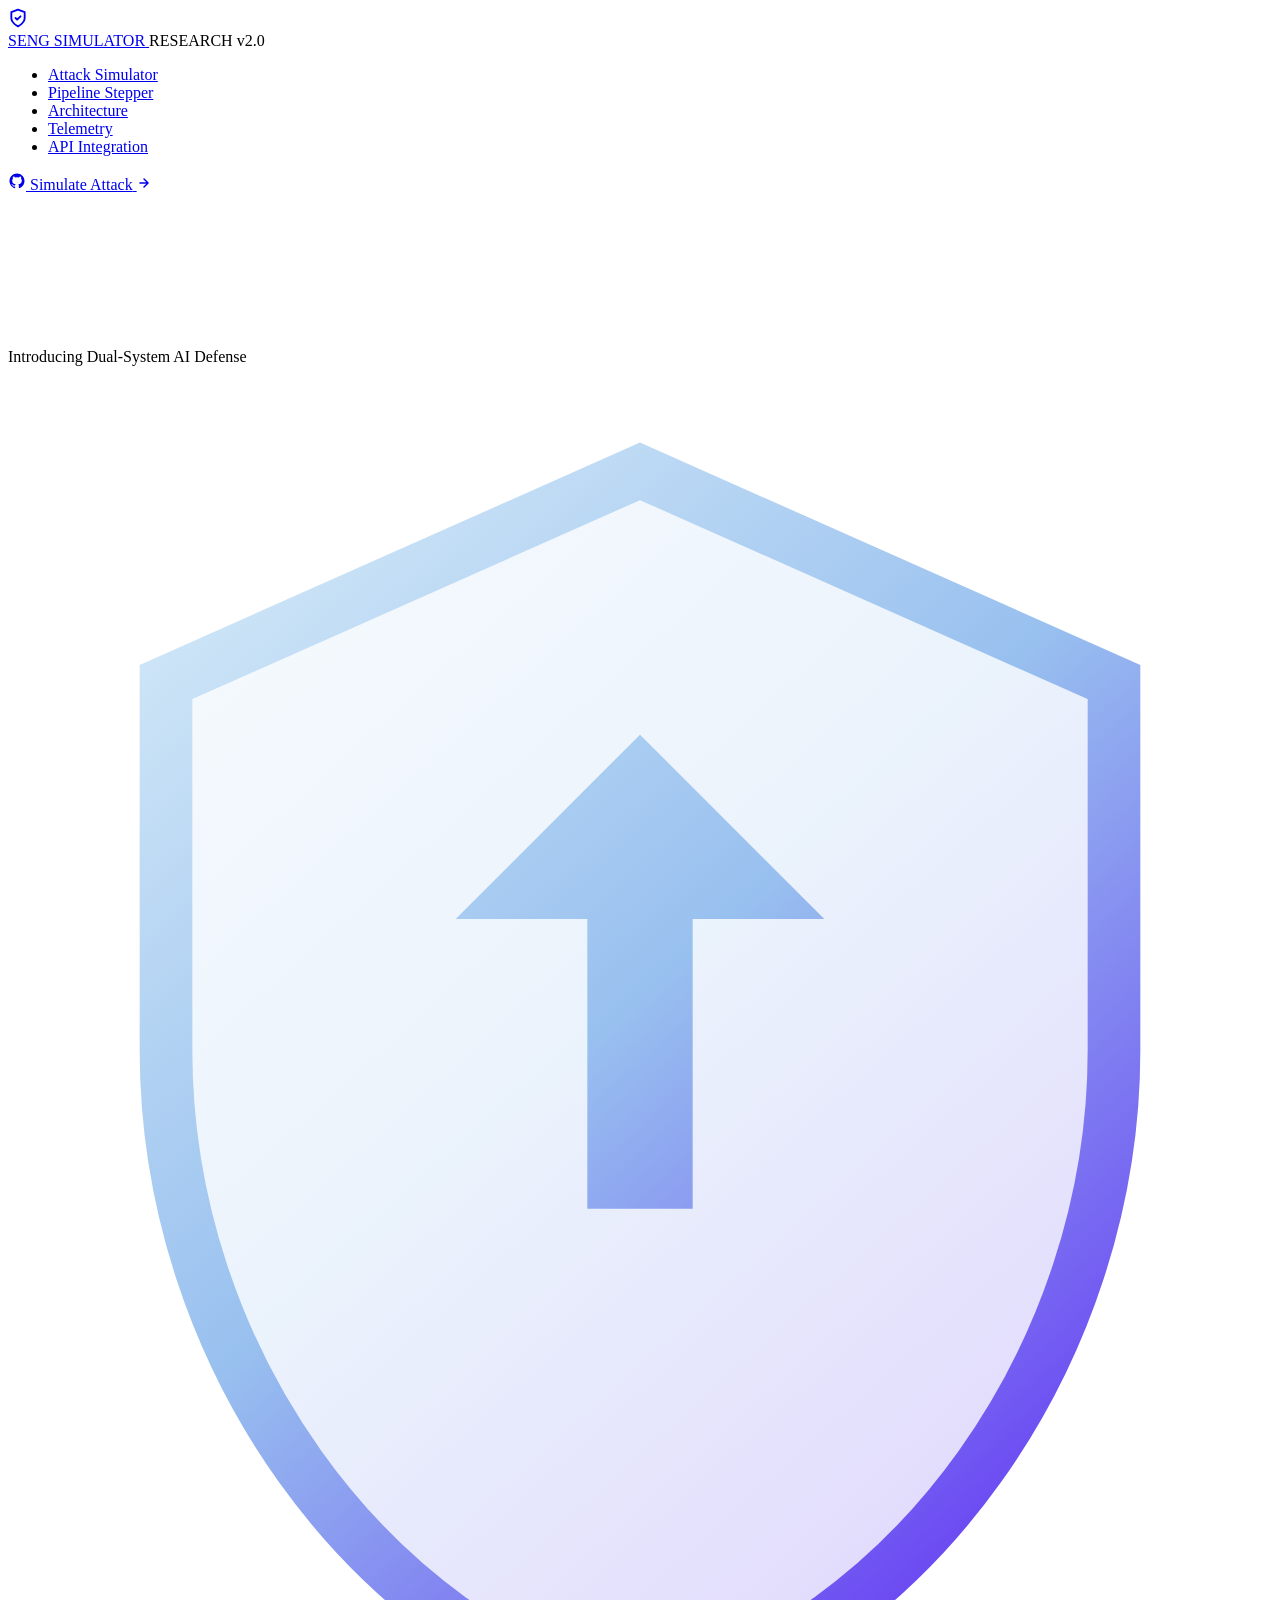
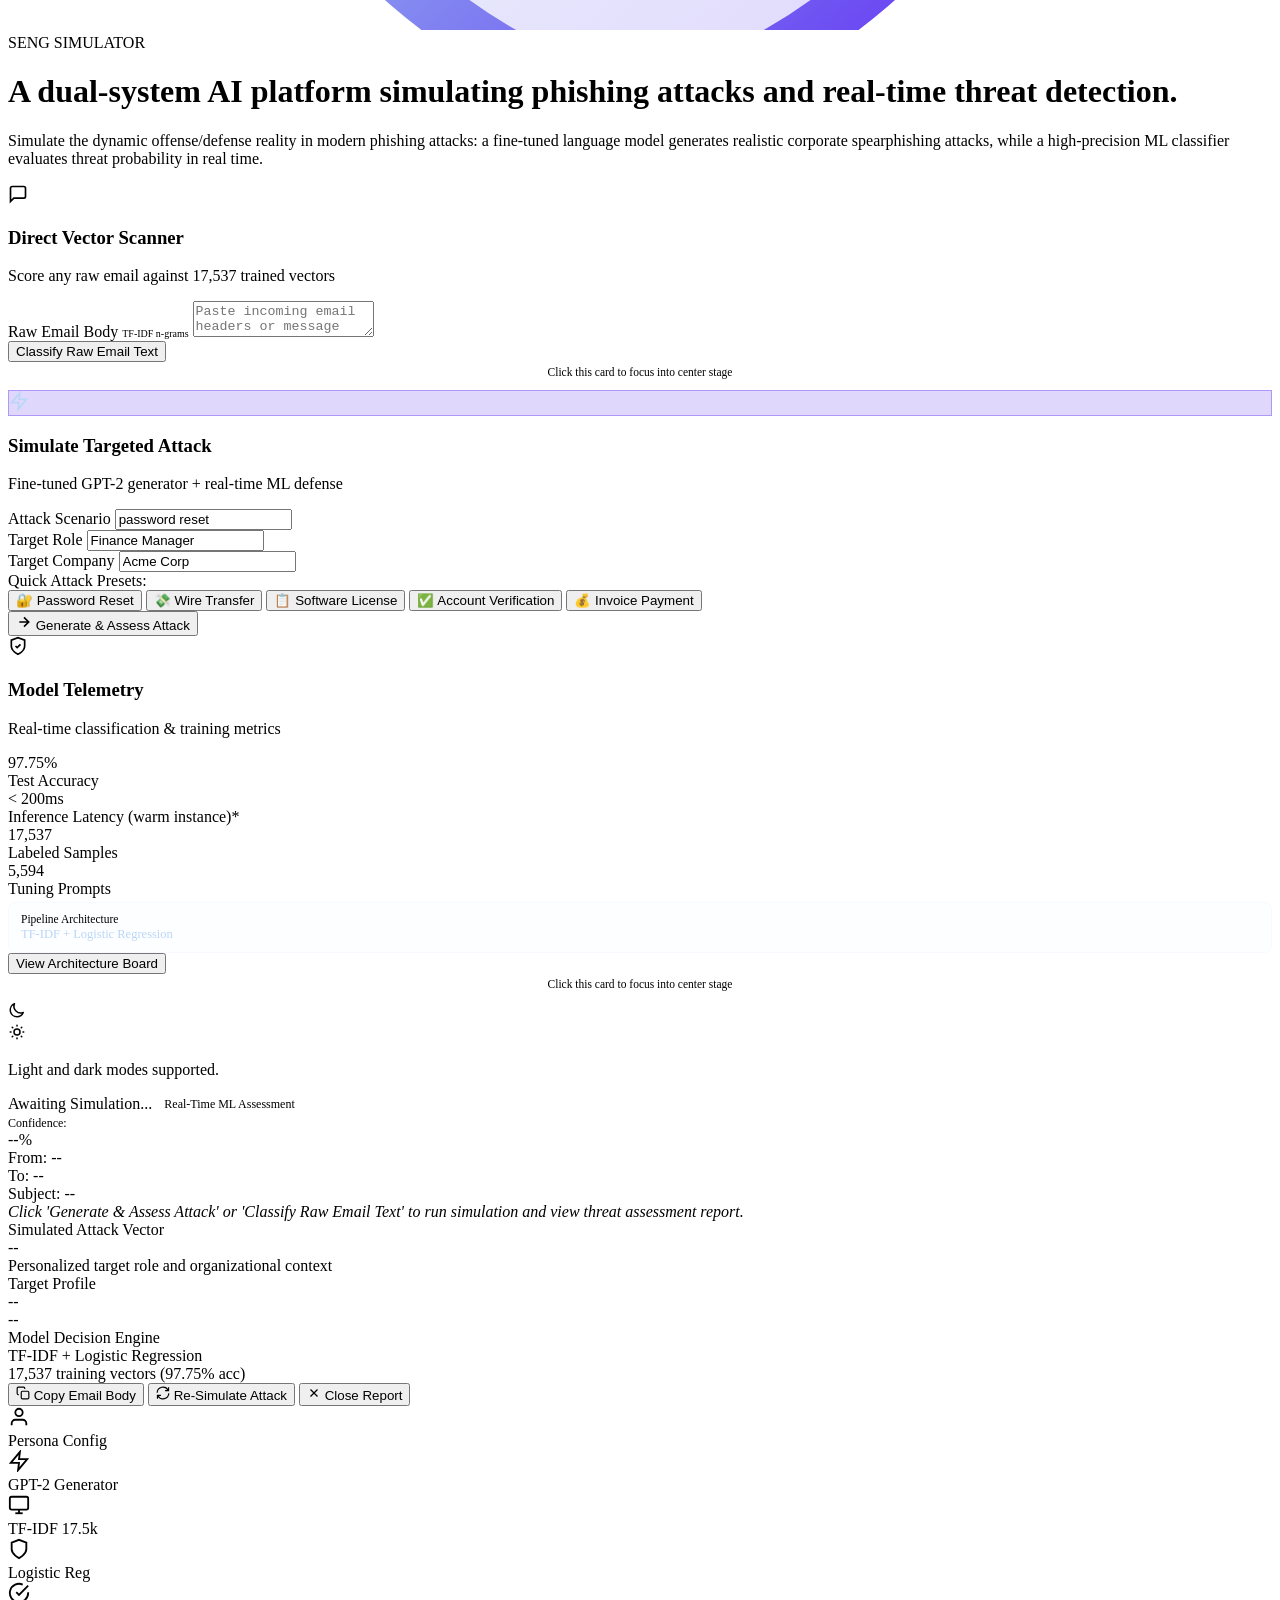
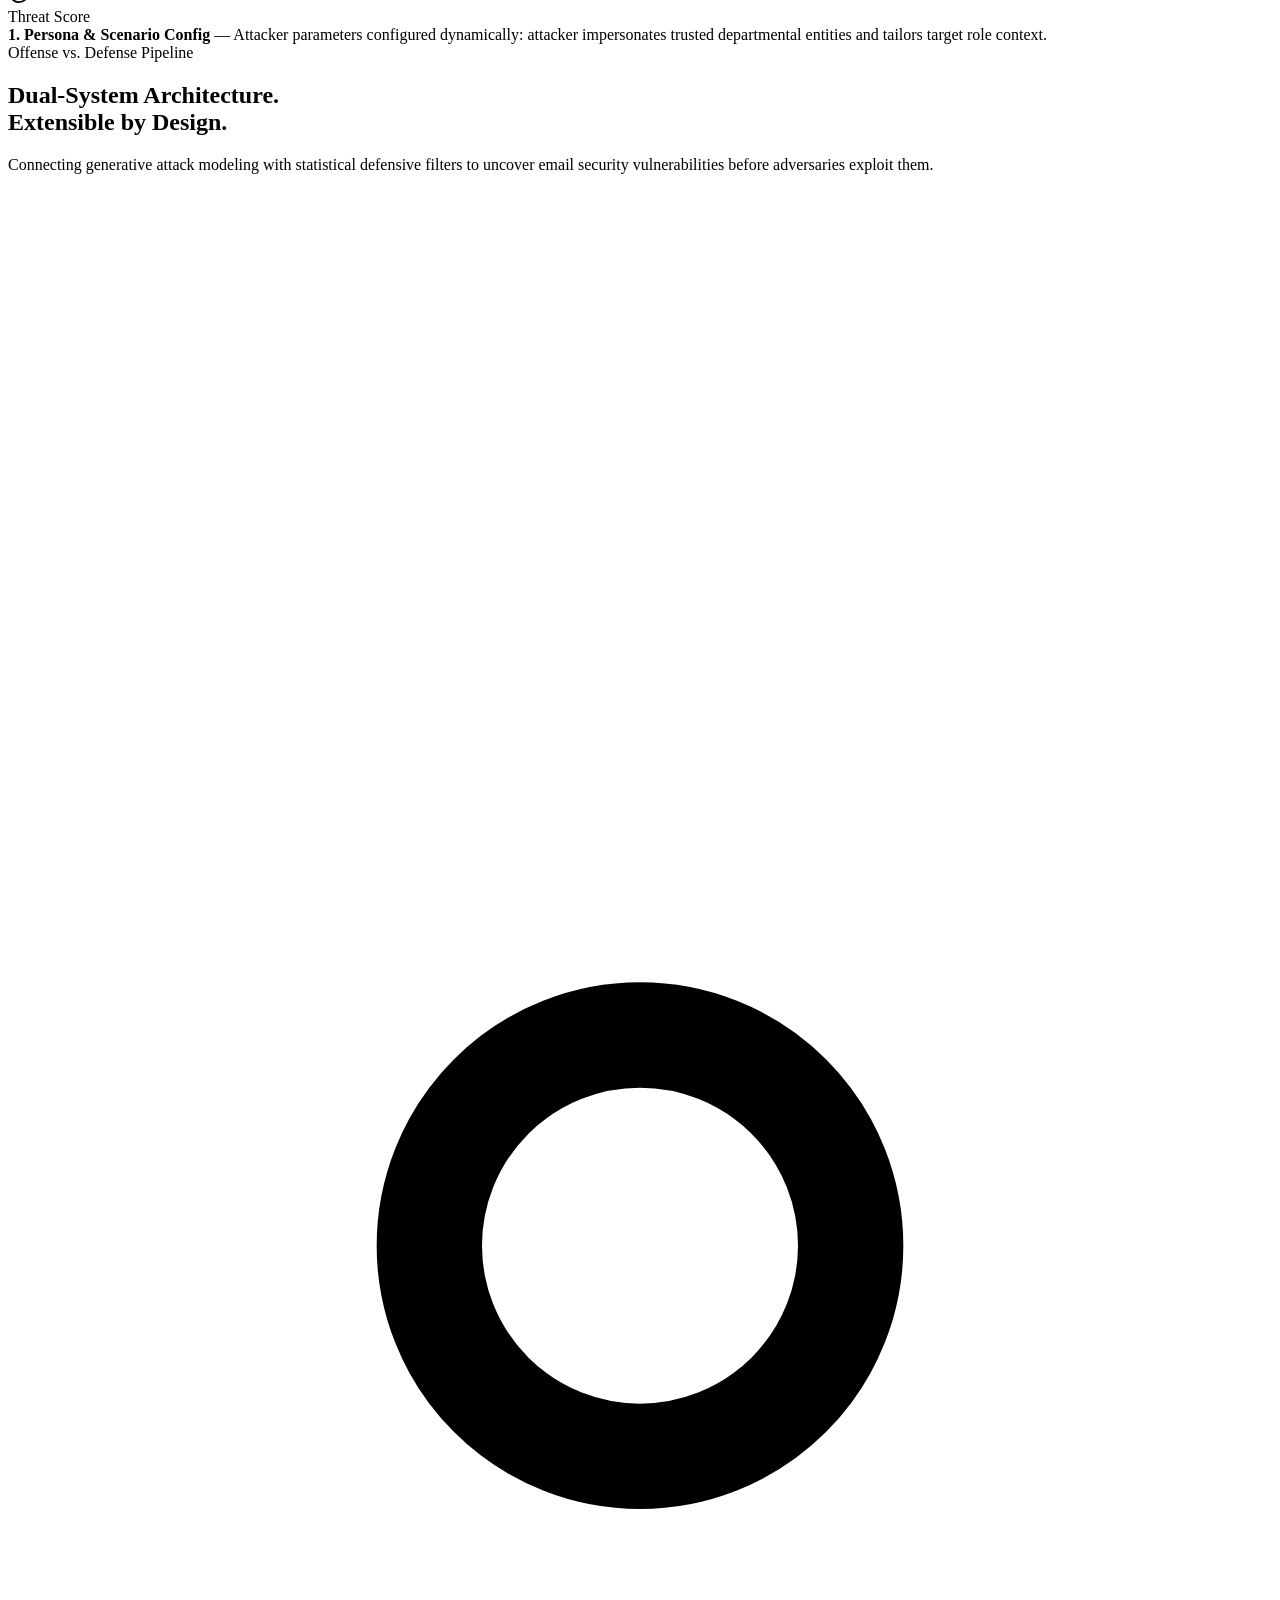
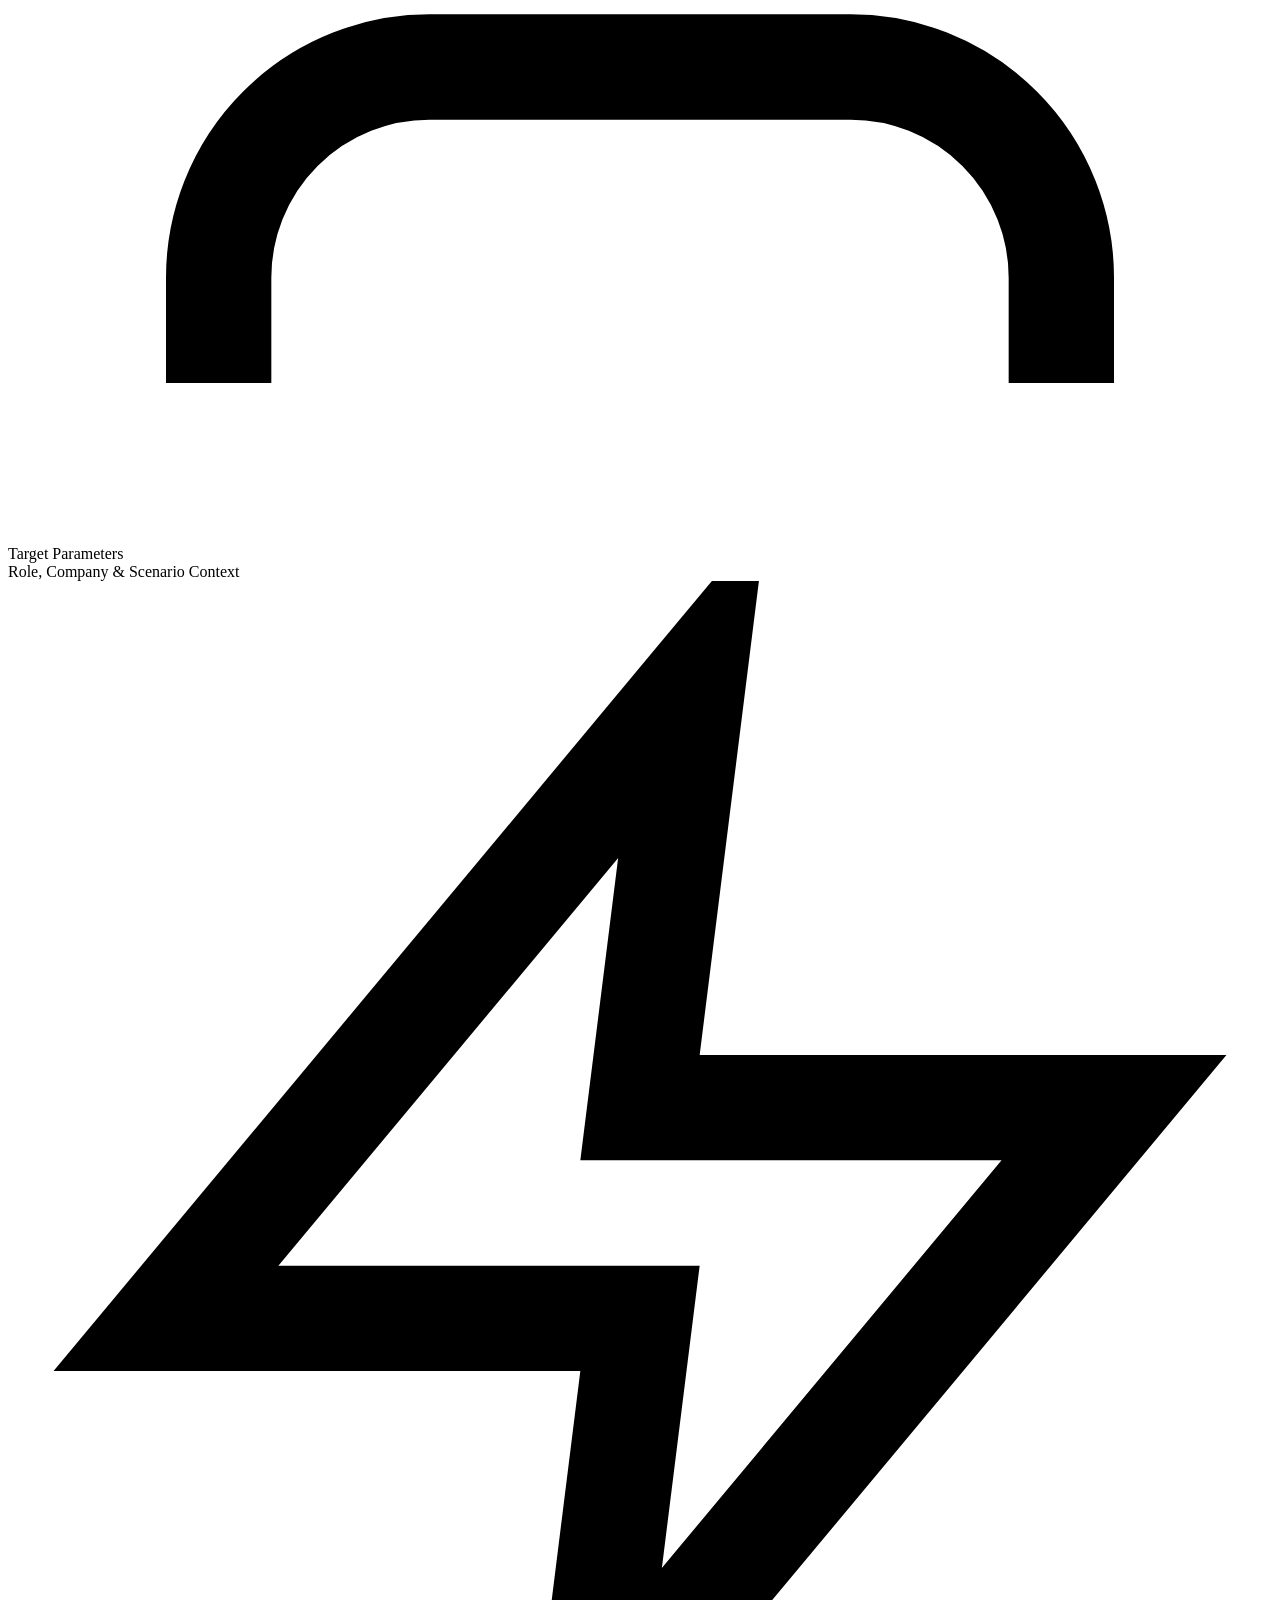
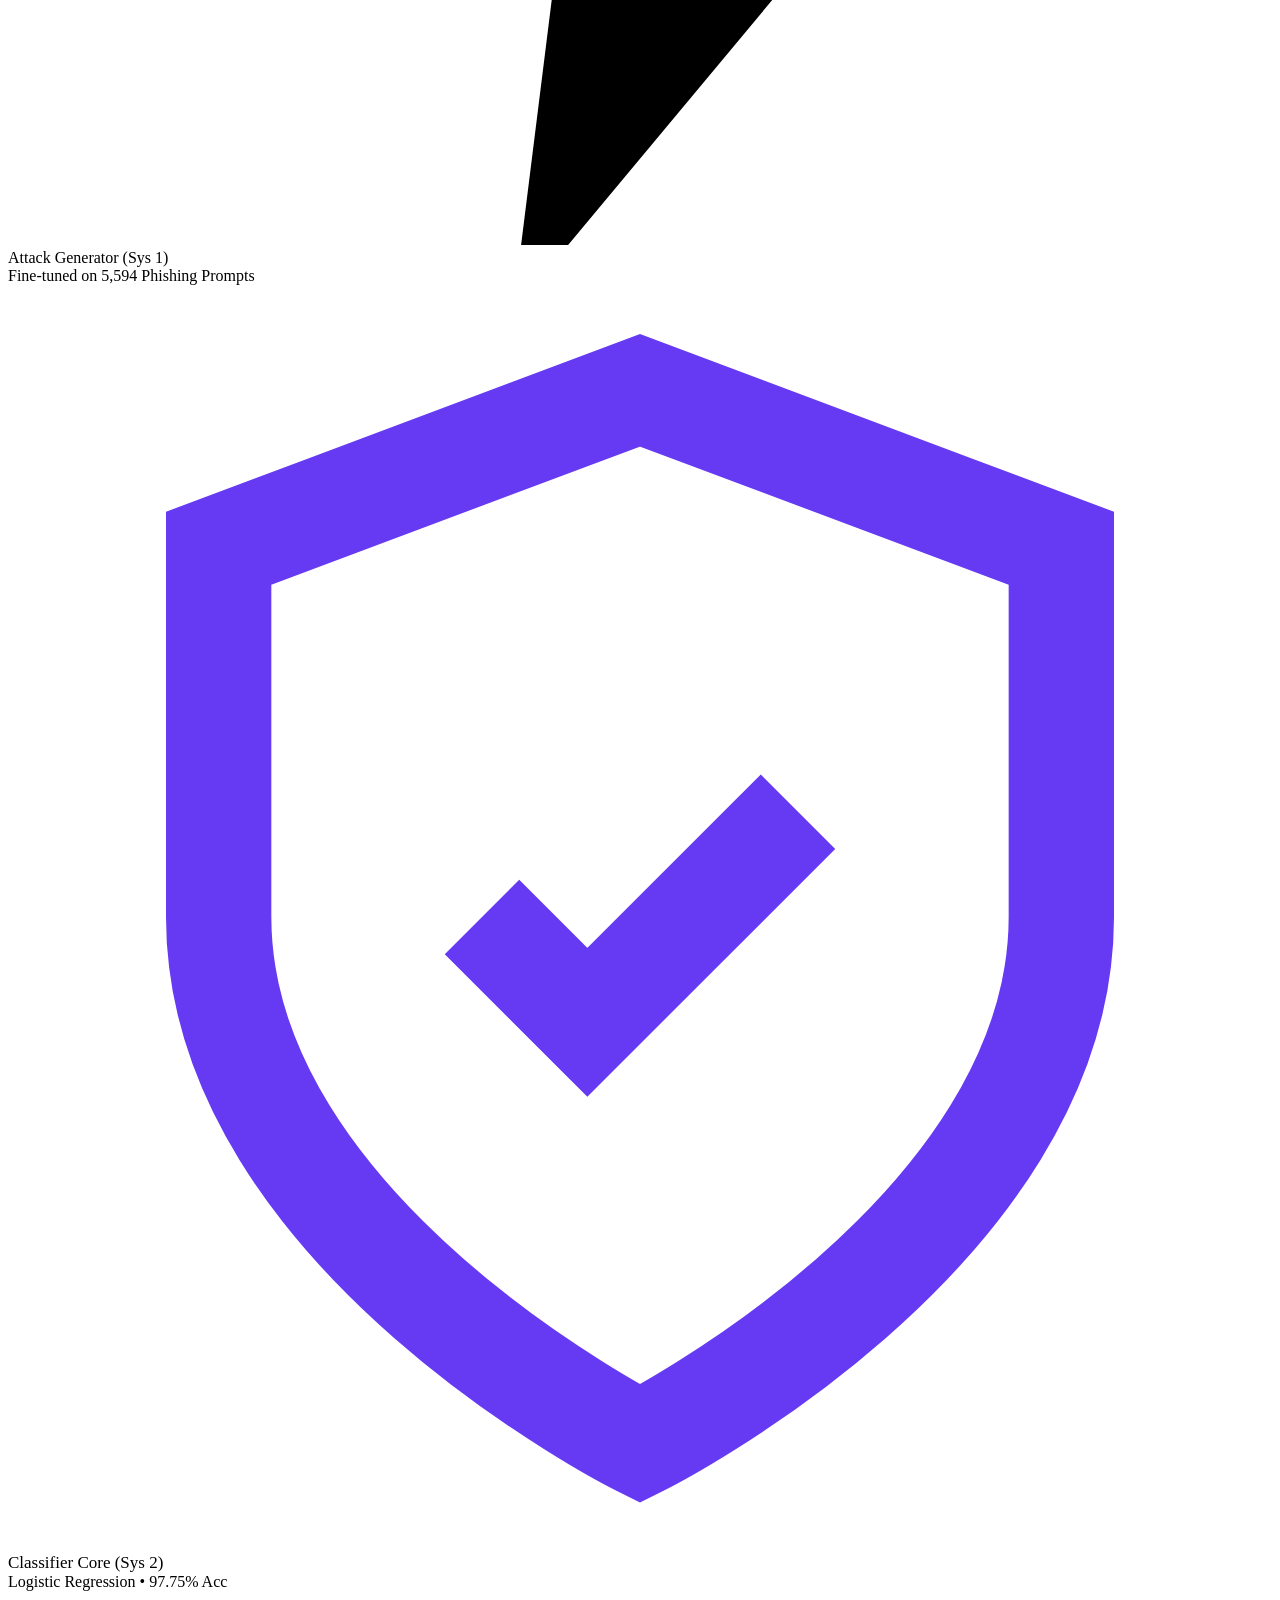
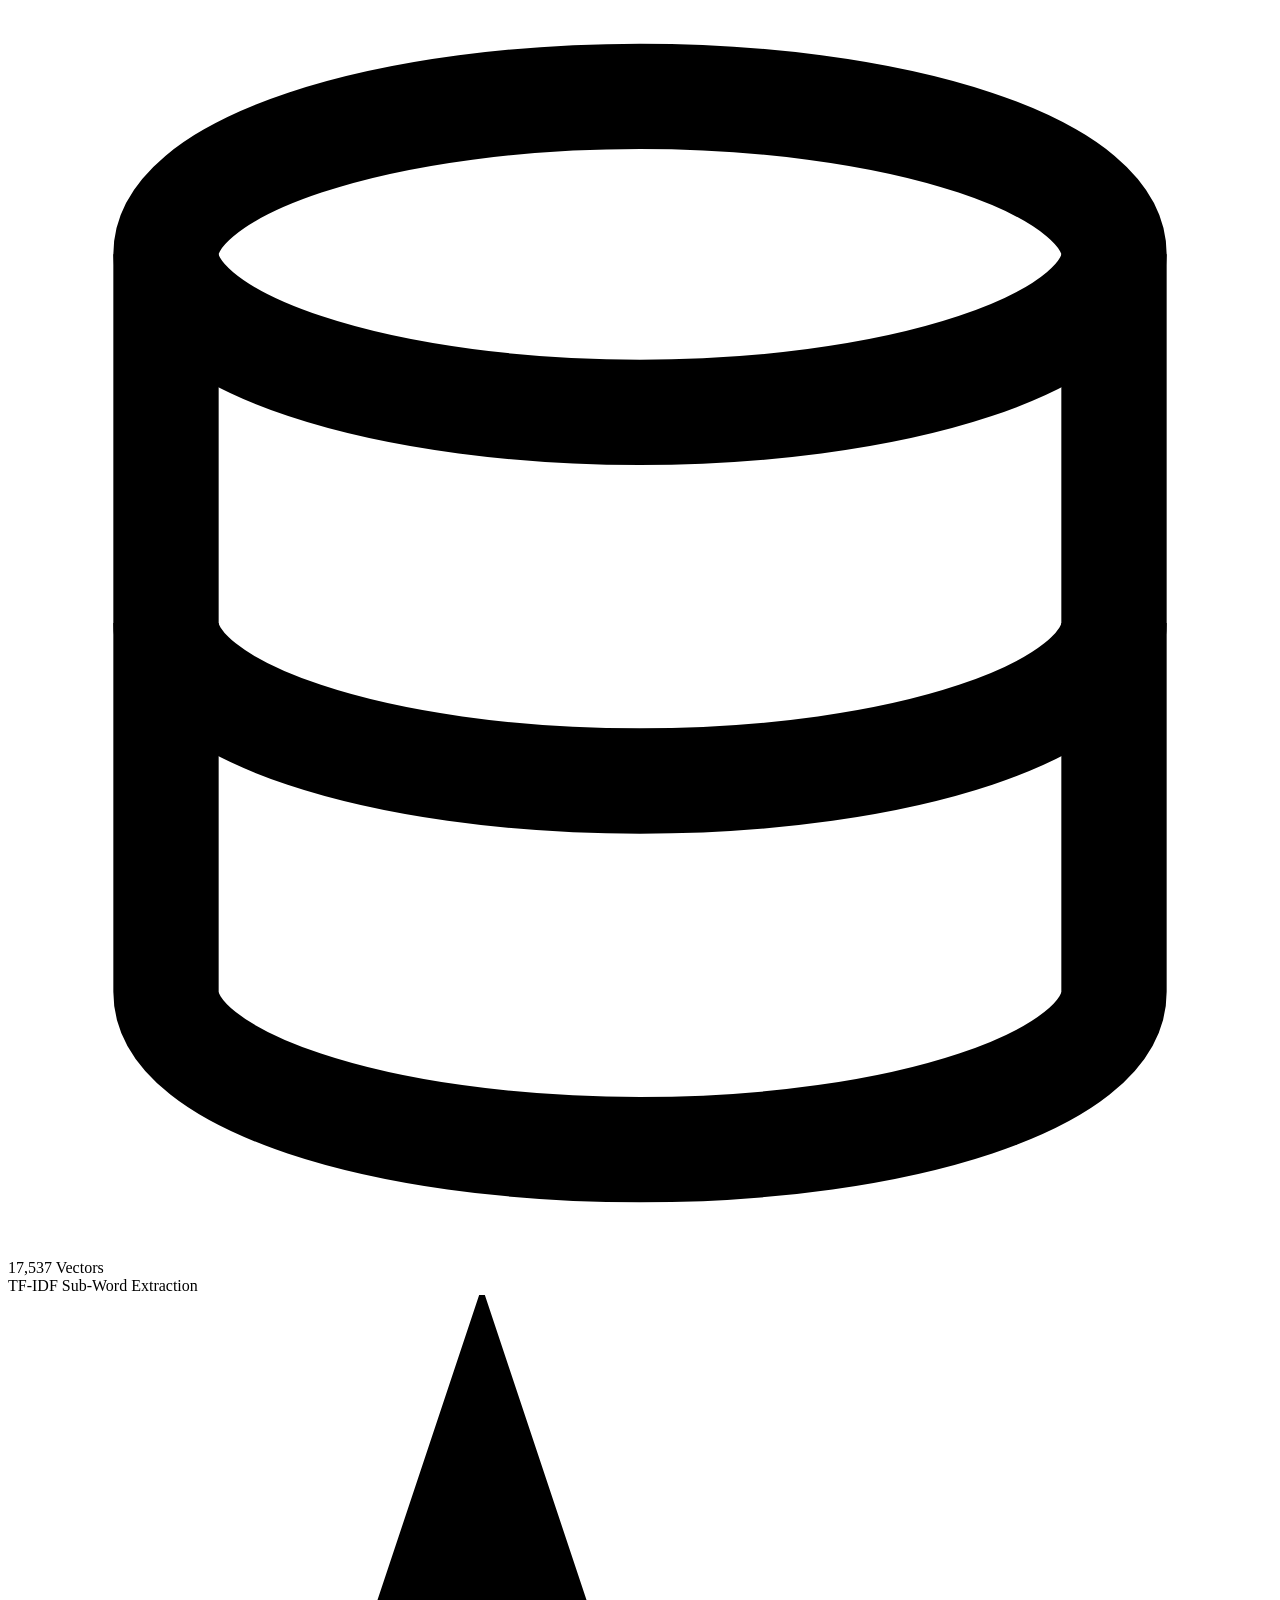
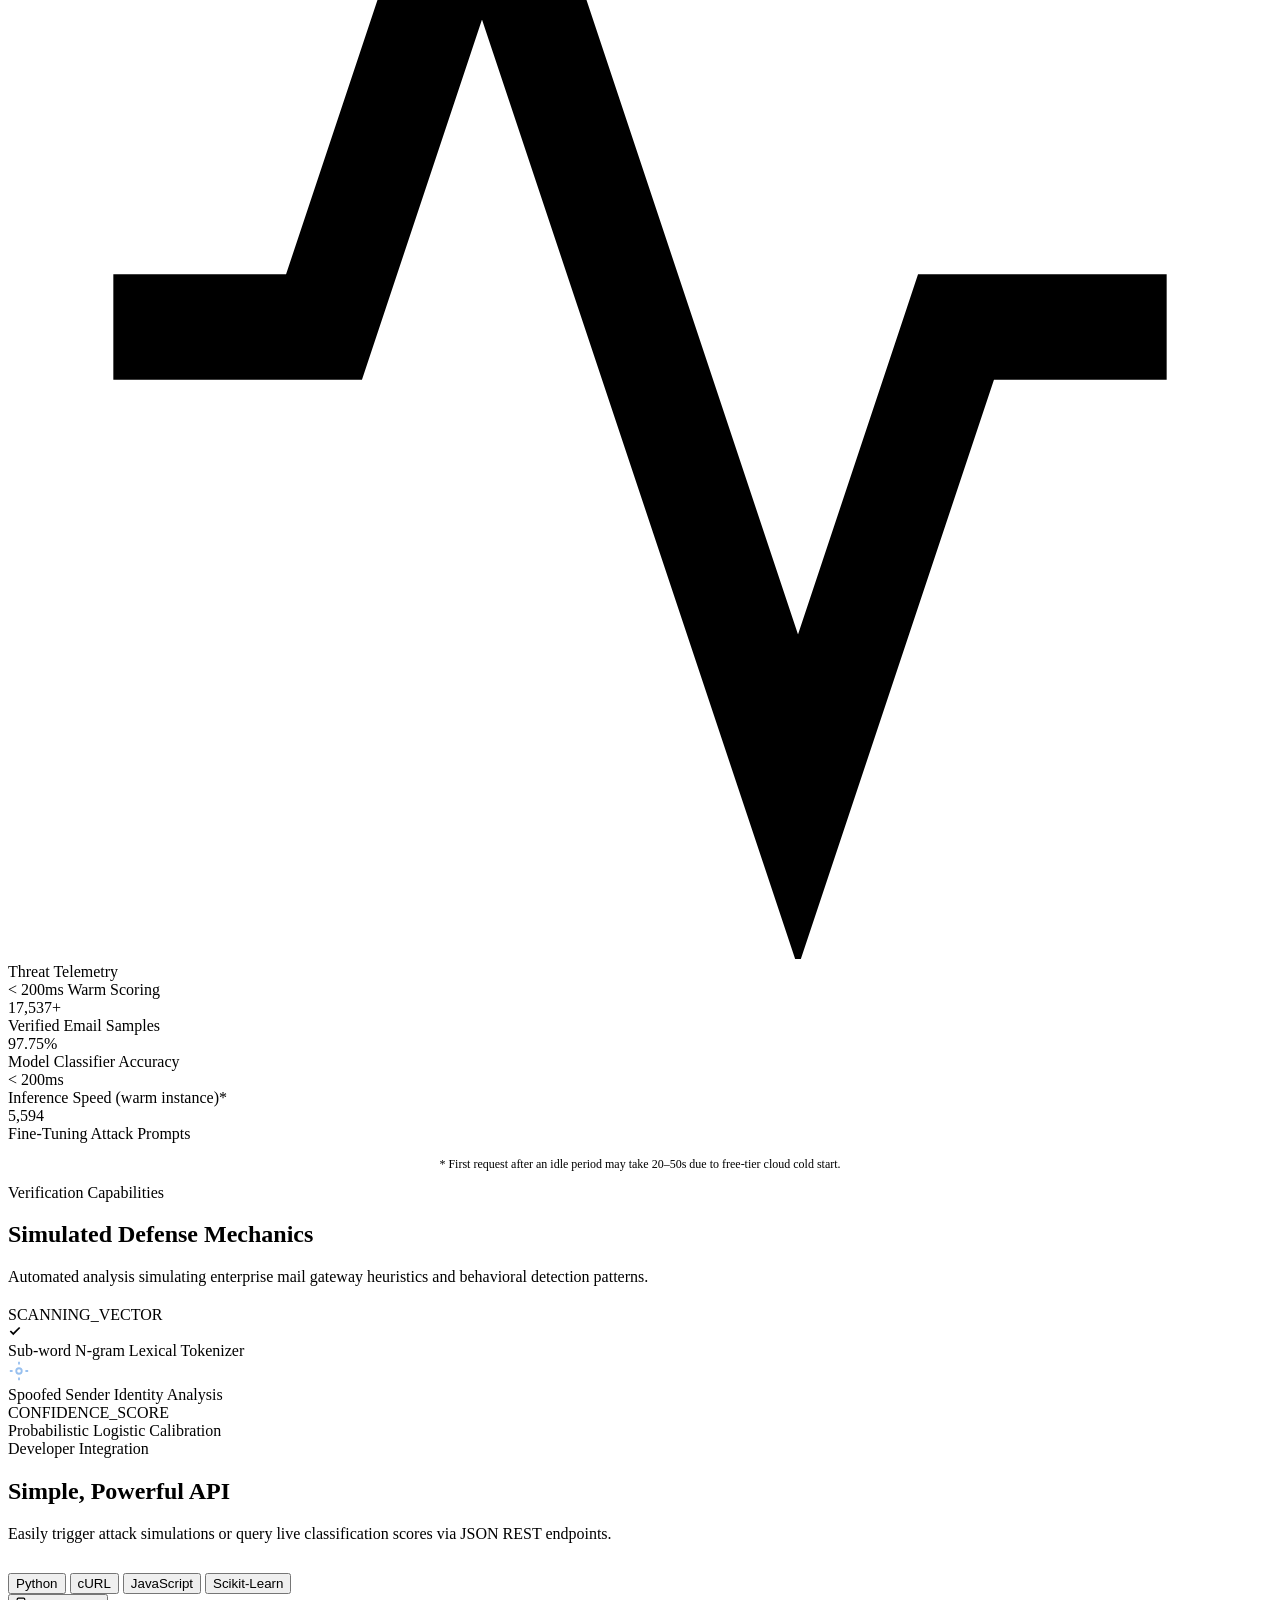
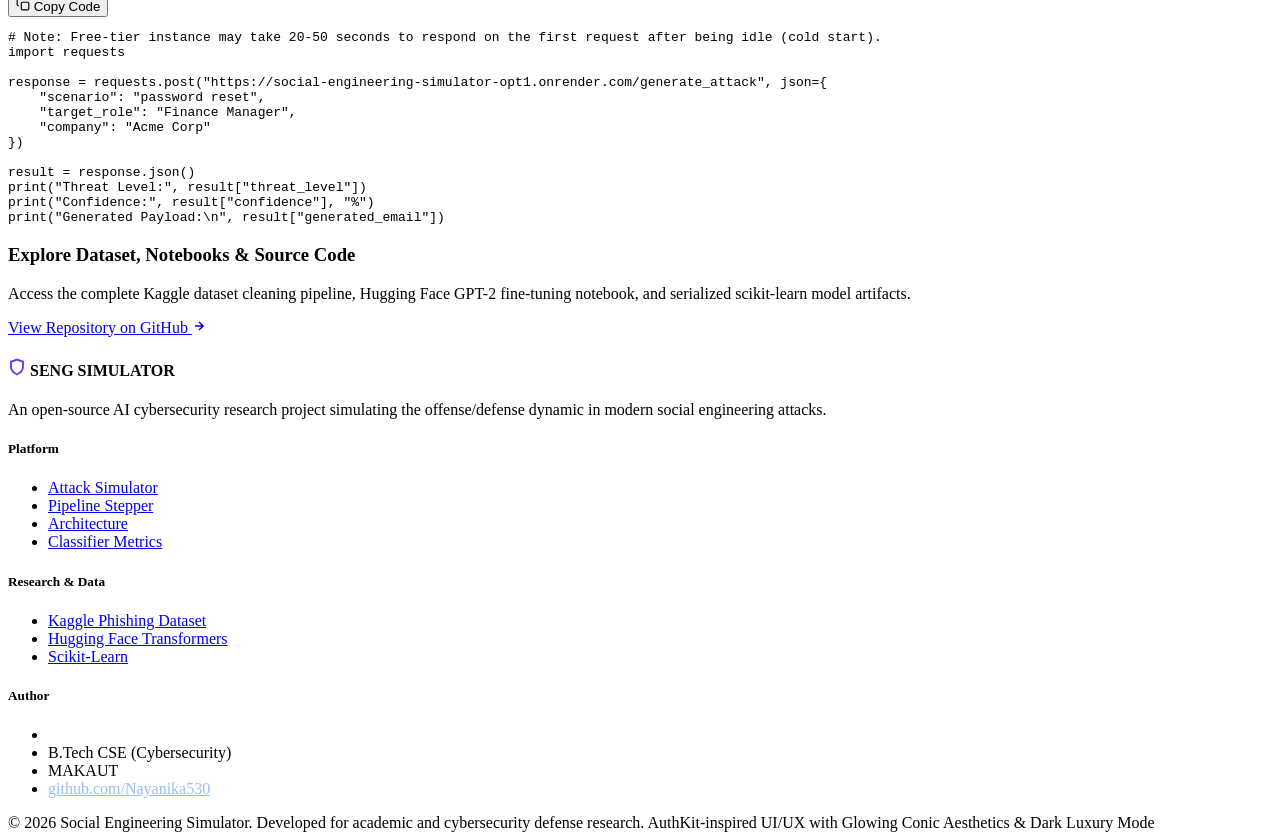
==== commit 8a93ce99: "fix: copy updates, scenario filtering, /classify_email route, preset labels, and dynamic result hand" ====
--- a/app/templates/index.html
+++ b/app/templates/index.html
@@ -102,7 +102,7 @@
         </div>
 
         <h1 class="hero-headline text-gradient">
-          The world’s best social engineering simulator,<br/>powered by fine-tuned LLMs + ML.
+          A dual-system AI platform simulating phishing attacks and real-time threat detection.
         </h1>
 
         <p class="hero-subheadline">
@@ -136,10 +136,19 @@
               <textarea id="customEmailText" class="form-textarea" placeholder="Paste incoming email headers or message body here to evaluate threat probability..."></textarea>
             </div>
 
-            <button id="btnClassify" class="btn-outline" onclick="classifyCustomText()">
+            <button id="btnClassify" class="btn-outline" type="button" onclick="classifyCustomText()">
               <span class="spinner" id="classifySpinner"></span>
               <span>Classify Raw Email Text</span>
             </button>
+
+            <!-- Direct Result Container inside Card -->
+            <div id="directScannerResult" class="direct-result-box" style="display: none;">
+              <div class="direct-result-header">
+                <span id="directThreatBadge" class="report-status-badge"></span>
+                <span id="directConfidenceVal" class="direct-conf-val"></span>
+              </div>
+              <p class="direct-result-note">Evaluated directly against 17,537 TF-IDF vector weights</p>
+            </div>
 
             <p style="font-size: 11.5px; color: var(--body-muted); text-align: center; margin-top: 4px;">
               Click this card to focus into center stage
@@ -163,7 +172,7 @@
             <!-- Inputs -->
             <div class="form-group">
               <label class="form-label" for="scenario">Attack Scenario</label>
-              <input type="text" id="scenario" class="form-input" placeholder="e.g. IT password reset" value="IT password reset" autocomplete="off" />
+              <input type="text" id="scenario" class="form-input" placeholder="e.g. password reset" value="password reset" autocomplete="off" />
             </div>
 
             <div class="form-group">
@@ -176,26 +185,29 @@
               <input type="text" id="company" class="form-input" placeholder="e.g. Acme Corp" value="Acme Corp" autocomplete="off" />
             </div>
 
-            <!-- Quick Presets -->
+            <!-- Quick Presets matching data/pregenerated_emails.json exactly -->
             <div class="presets-wrap">
               <span class="presets-label">Quick Attack Presets:</span>
               <div class="preset-pills">
-                <button class="preset-pill" onclick="applyPreset('IT Mandatory Password Reset', 'Security Analyst', 'Apex Financial')">
+                <button class="preset-pill" type="button" onclick="applyPreset('password reset', 'Security Analyst', 'Apex Financial')">
                   🔐 Password Reset
                 </button>
-                <button class="preset-pill" onclick="applyPreset('Urgent Wire Transfer Authorization', 'Finance Director', 'Global Retail Inc')">
-                  💸 Wire Transfer (BEC)
+                <button class="preset-pill" type="button" onclick="applyPreset('urgent wire transfer', 'Finance Director', 'Global Retail Inc')">
+                  💸 Wire Transfer
                 </button>
-                <button class="preset-pill" onclick="applyPreset('Cloud SSO Access Revocation Warning', 'DevOps Lead', 'FinTech Dynamics')">
-                  ☁️ Cloud SSO
+                <button class="preset-pill" type="button" onclick="applyPreset('software license renewal', 'DevOps Lead', 'CloudScale Technologies')">
+                  📋 Software License
                 </button>
-                <button class="preset-pill" onclick="applyPreset('Annual HR Benefits Enrollment', 'Senior Engineer', 'CloudScale')">
-                  📋 HR Benefits
+                <button class="preset-pill" type="button" onclick="applyPreset('account verification', 'Senior Engineer', 'FinTech Dynamics')">
+                  ✅ Account Verification
                 </button>
-              </div>
-            </div>
-
-            <button id="btnGenerate" class="btn-primary" onclick="generateAttack()">
+                <button class="preset-pill" type="button" onclick="applyPreset('invoice payment', 'Accounts Payable', 'Nexus Manufacturing')">
+                  💰 Invoice Payment
+                </button>
+              </div>
+            </div>
+
+            <button id="btnGenerate" class="btn-primary" type="button" onclick="generateAttack()">
               <span class="spinner" id="simSpinner"></span>
               <svg width="16" height="16" viewBox="0 0 24 24" fill="none" stroke="currentColor" stroke-width="2.5"><path d="M5 12h14M12 5l7 7-7 7"/></svg>
               <span>Generate & Assess Attack</span>
@@ -224,7 +236,7 @@
               </div>
               <div class="telemetry-item">
                 <div class="telemetry-val">&lt; 200ms</div>
-                <div class="telemetry-lbl">Inference Latency</div>
+                <div class="telemetry-lbl">Inference Latency (warm instance)*</div>
               </div>
               <div class="telemetry-item">
                 <div class="telemetry-val">17,537</div>
@@ -243,7 +255,7 @@
               </div>
             </div>
 
-            <button class="btn-outline" onclick="document.getElementById('architecture').scrollIntoView({ behavior: 'smooth' })">
+            <button class="btn-outline" type="button" onclick="document.getElementById('architecture').scrollIntoView({ behavior: 'smooth' })">
               <span>View Architecture Board</span>
             </button>
 
@@ -283,9 +295,9 @@
           
           <div class="report-header">
             <div style="display: flex; align-items: center; gap: 12px;">
-              <div id="statusBadge" class="report-status-badge badge-phishing">
+              <div id="statusBadge" class="report-status-badge">
                 <span class="dot"></span>
-                <span id="threatStatusText">High-Risk Spearphishing Threat</span>
+                <span id="threatStatusText">Awaiting Simulation...</span>
               </div>
               <span style="font-size: 12px; color: var(--body-muted);">Real-Time ML Assessment</span>
             </div>
@@ -293,9 +305,9 @@
             <div class="confidence-gauge">
               <span style="font-size: 12px; color: var(--body-muted);">Confidence:</span>
               <div class="confidence-bar-wrap">
-                <div id="confidenceBar" class="confidence-bar-fill" style="width: 95%;"></div>
-              </div>
-              <span id="confidenceVal" class="confidence-value">95.0%</span>
+                <div id="confidenceBar" class="confidence-bar-fill" style="width: 0%;"></div>
+              </div>
+              <span id="confidenceVal" class="confidence-value">--%</span>
             </div>
           </div>
 
@@ -306,19 +318,19 @@
               <div class="email-meta-header">
                 <div class="email-meta-row">
                   <span class="meta-label">From:</span>
-                  <span class="meta-val" id="metaSender">Security Alert &lt;notify@corp-update-notice.com&gt;</span>
+                  <span class="meta-val" id="metaSender">--</span>
                 </div>
                 <div class="email-meta-row">
                   <span class="meta-label">To:</span>
-                  <span class="meta-val" id="metaRecipient">Target Role</span>
+                  <span class="meta-val" id="metaRecipient">--</span>
                 </div>
                 <div class="email-meta-row">
                   <span class="meta-label">Subject:</span>
-                  <span class="meta-val" id="metaSubject">Urgent Notice</span>
+                  <span class="meta-val" id="metaSubject">--</span>
                 </div>
               </div>
               <div class="email-content-view" id="emailContent">
-                <!-- Dynamically populated -->
+                <span style="color: var(--body-muted); font-style: italic;">Click 'Generate & Assess Attack' or 'Classify Raw Email Text' to run simulation and view threat assessment report.</span>
               </div>
             </div>
 
@@ -326,14 +338,14 @@
             <div class="threat-meta-panel">
               <div class="meta-info-card">
                 <div class="meta-info-title">Simulated Attack Vector</div>
-                <div class="meta-info-value" id="vectorName">Social Engineering Spearphishing</div>
-                <div class="meta-info-sub">Personalized target role and organizational spoofing</div>
+                <div class="meta-info-value" id="vectorName">--</div>
+                <div class="meta-info-sub">Personalized target role and organizational context</div>
               </div>
 
               <div class="meta-info-card">
                 <div class="meta-info-title">Target Profile</div>
-                <div class="meta-info-value" id="profileRole">Finance Manager</div>
-                <div class="meta-info-sub" id="profileCompany">Acme Corp</div>
+                <div class="meta-info-value" id="profileRole">--</div>
+                <div class="meta-info-sub" id="profileCompany">--</div>
               </div>
 
               <div class="meta-info-card">
@@ -343,17 +355,17 @@
               </div>
 
               <div class="report-actions">
-                <button class="btn-report-action" onclick="copyEmailContent()">
+                <button class="btn-report-action" type="button" id="copyEmailBtn" onclick="copyEmailContent()">
                   <svg width="14" height="14" viewBox="0 0 24 24" fill="none" stroke="currentColor" stroke-width="2"><rect x="9" y="9" width="13" height="13" rx="2" ry="2"/><path d="M5 15H4a2 2 0 0 1-2-2V4a2 2 0 0 1 2-2h9a2 2 0 0 1 2 2v1"/></svg>
                   <span id="copyBtnText">Copy Email Body</span>
                 </button>
-                <button class="btn-report-action" onclick="generateAttack()">
+                <button class="btn-report-action" type="button" id="reSimulateBtn" onclick="generateAttack()">
                   <svg width="14" height="14" viewBox="0 0 24 24" fill="none" stroke="currentColor" stroke-width="2"><path d="M21.5 2v6h-6M2.5 22v-6h6M2 11.5a10 10 0 0 1 18.8-4.3M22 12.5a10 10 0 0 1-18.8 4.2"/></svg>
-                  Re-Simulate Attack
+                  <span>Re-Simulate Attack</span>
                 </button>
-                <button class="btn-report-action" onclick="dismissResult()">
+                <button class="btn-report-action" type="button" id="closeReportBtn" onclick="dismissResult()">
                   <svg width="14" height="14" viewBox="0 0 24 24" fill="none" stroke="currentColor" stroke-width="2"><line x1="18" y1="6" x2="6" y2="18"/><line x1="6" y1="6" x2="18" y2="18"/></svg>
-                  Close Report
+                  <span>Close Report</span>
                 </button>
               </div>
             </div>
@@ -535,7 +547,7 @@
             </svg>
           </div>
           <div class="node-title">Threat Telemetry</div>
-          <div class="node-sub">&lt; 200ms Calibrated Scoring</div>
+          <div class="node-sub">&lt; 200ms Warm Scoring</div>
         </div>
       </div>
     </section>
@@ -555,13 +567,14 @@
         </div>
         <div class="stat-item">
           <div class="stat-number">&lt; 200<span class="accent">ms</span></div>
-          <div class="stat-label">Live Threat Assessment Speed</div>
+          <div class="stat-label">Inference Speed (warm instance)*</div>
         </div>
         <div class="stat-item">
           <div class="stat-number">5,594<span class="accent"></span></div>
           <div class="stat-label">Fine-Tuning Attack Prompts</div>
         </div>
       </div>
+      <p style="text-align: center; font-size: 12px; color: var(--body-muted); margin-top: 14px;">* First request after an idle period may take 20–50s due to free-tier cloud cold start.</p>
     </section>
 
     <!-- ======================================================================
@@ -663,11 +676,11 @@
             <span>Copy Code</span>
           </button>
         </div>
-        <pre class="code-pre" id="codeDisplay">import requests
-
-# Simulate social engineering attack payload
-response = requests.post("http://localhost:5000/generate_attack", json={
-    "scenario": "IT password reset",
+        <pre class="code-pre" id="codeDisplay"># Note: Free-tier instance may take 20-50 seconds to respond on the first request after being idle (cold start).
+import requests
+
+response = requests.post("https://social-engineering-simulator-opt1.onrender.com/generate_attack", json={
+    "scenario": "password reset",
     "target_role": "Finance Manager",
     "company": "Acme Corp"
 })
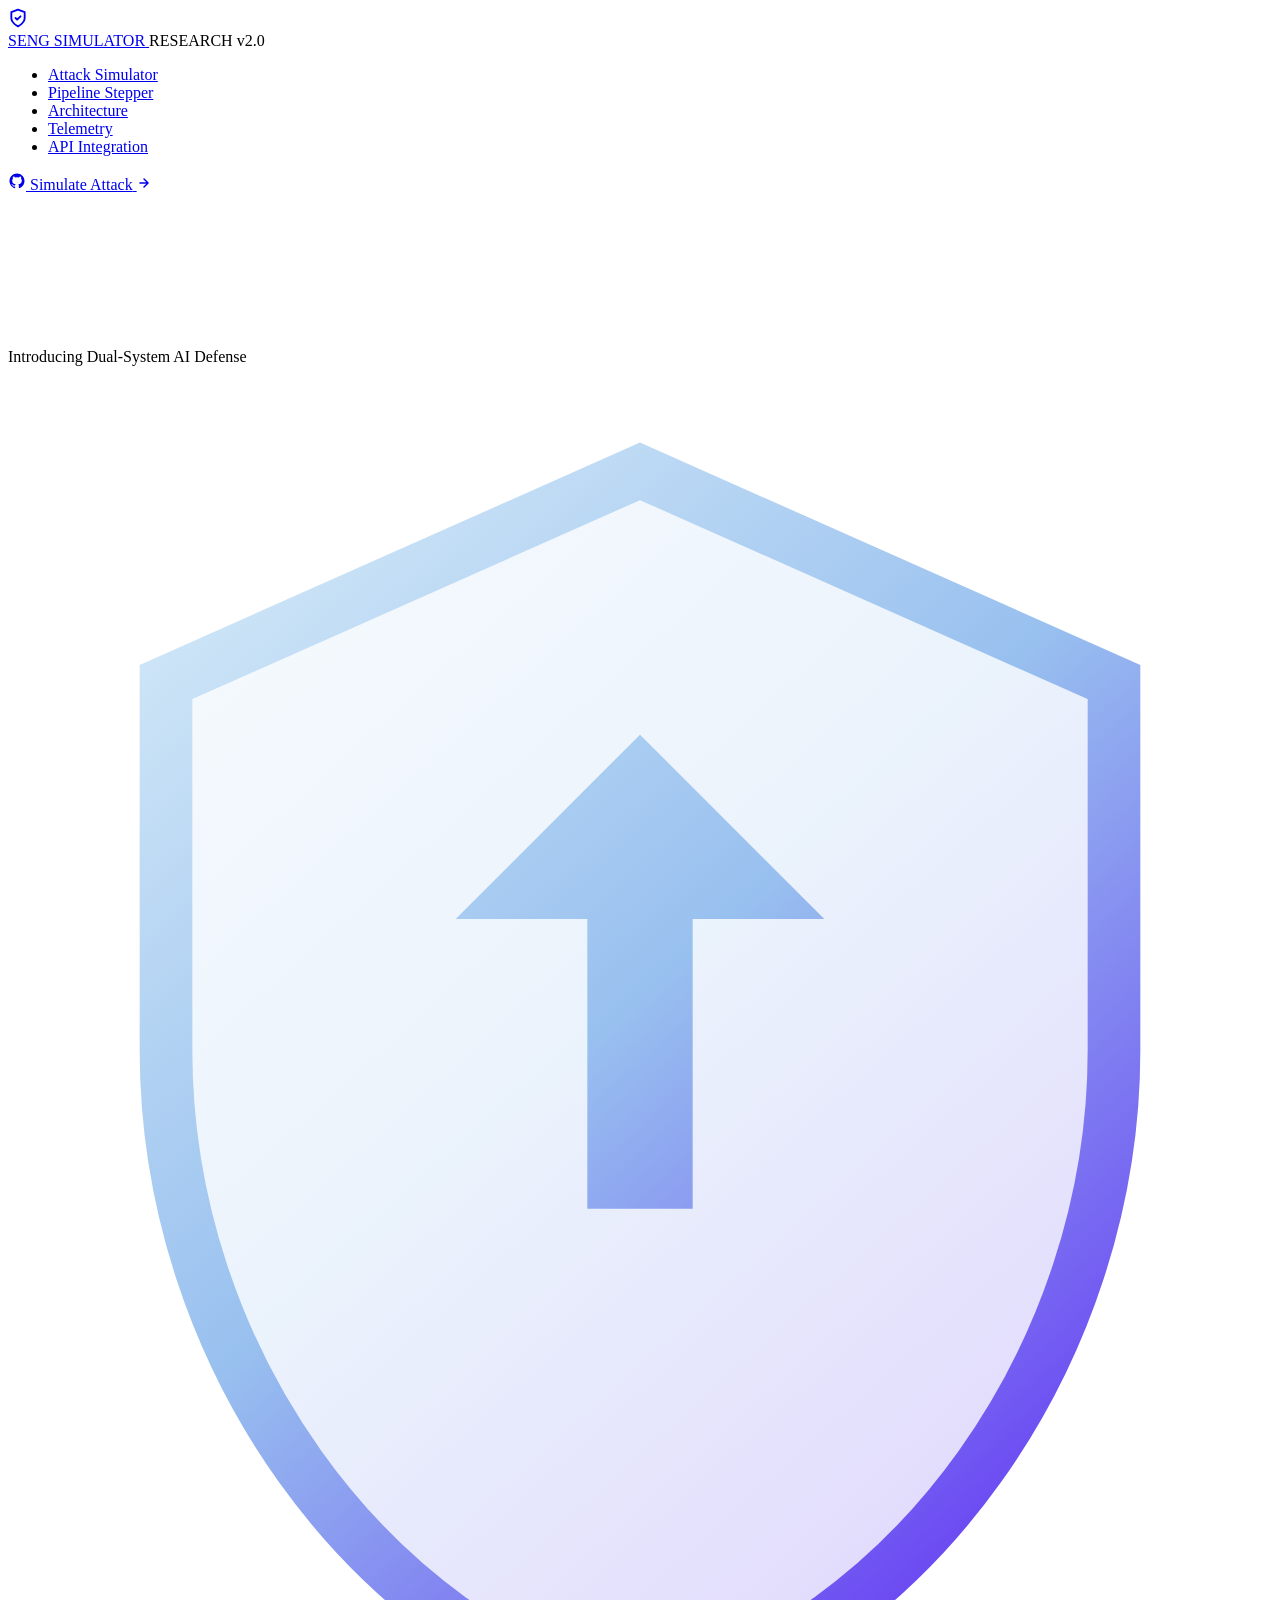
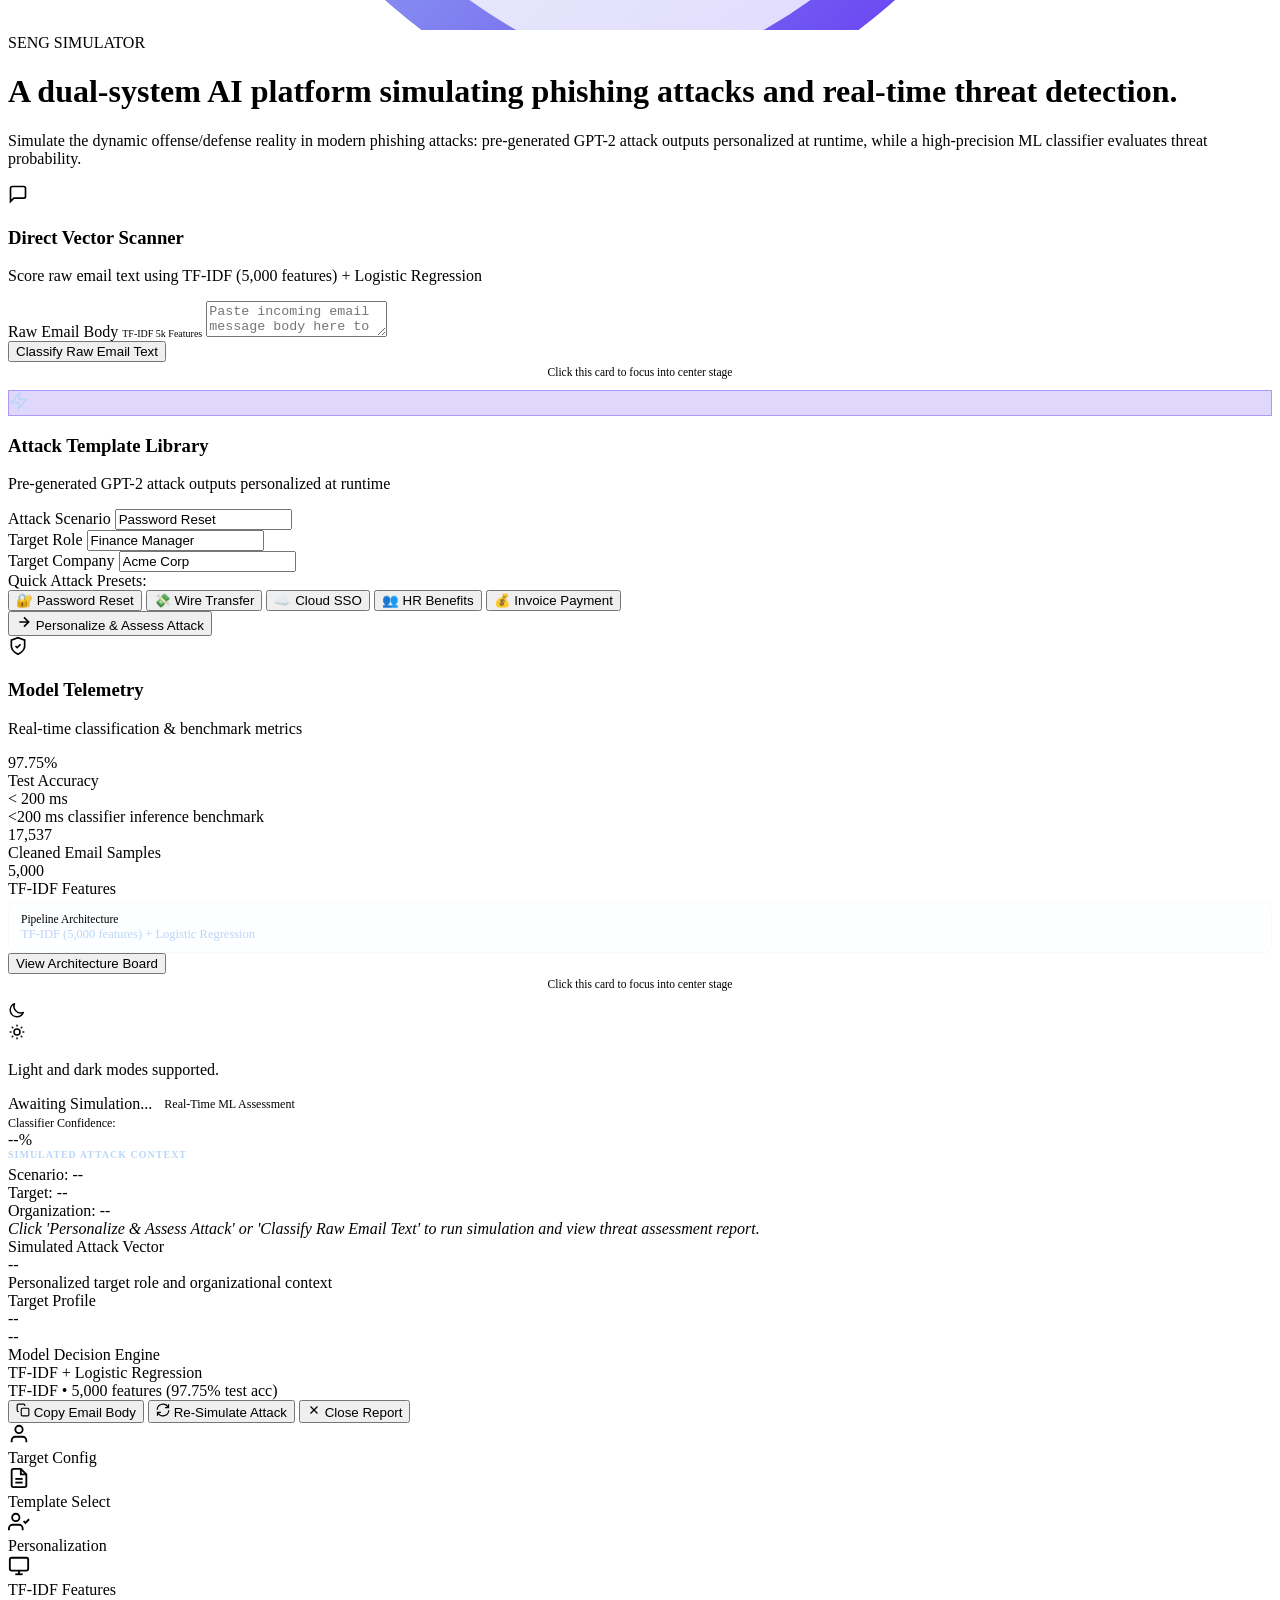
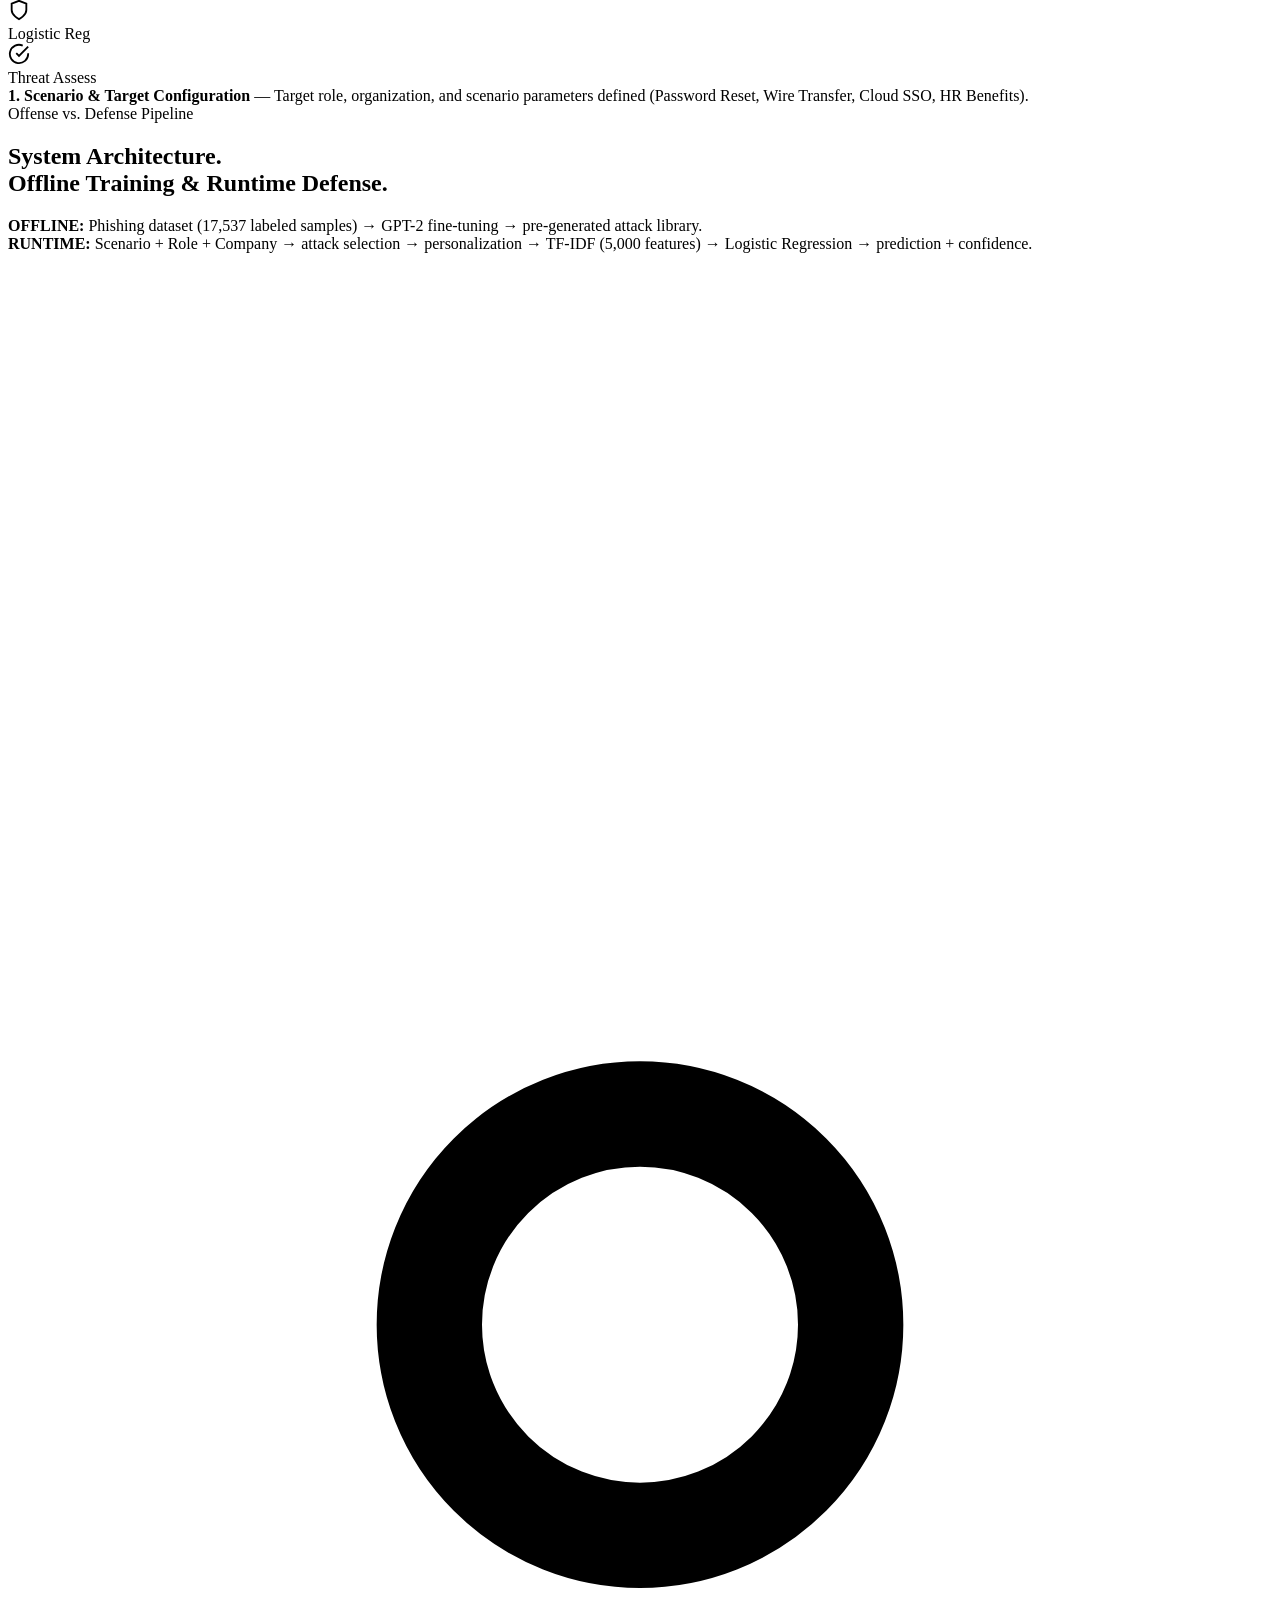
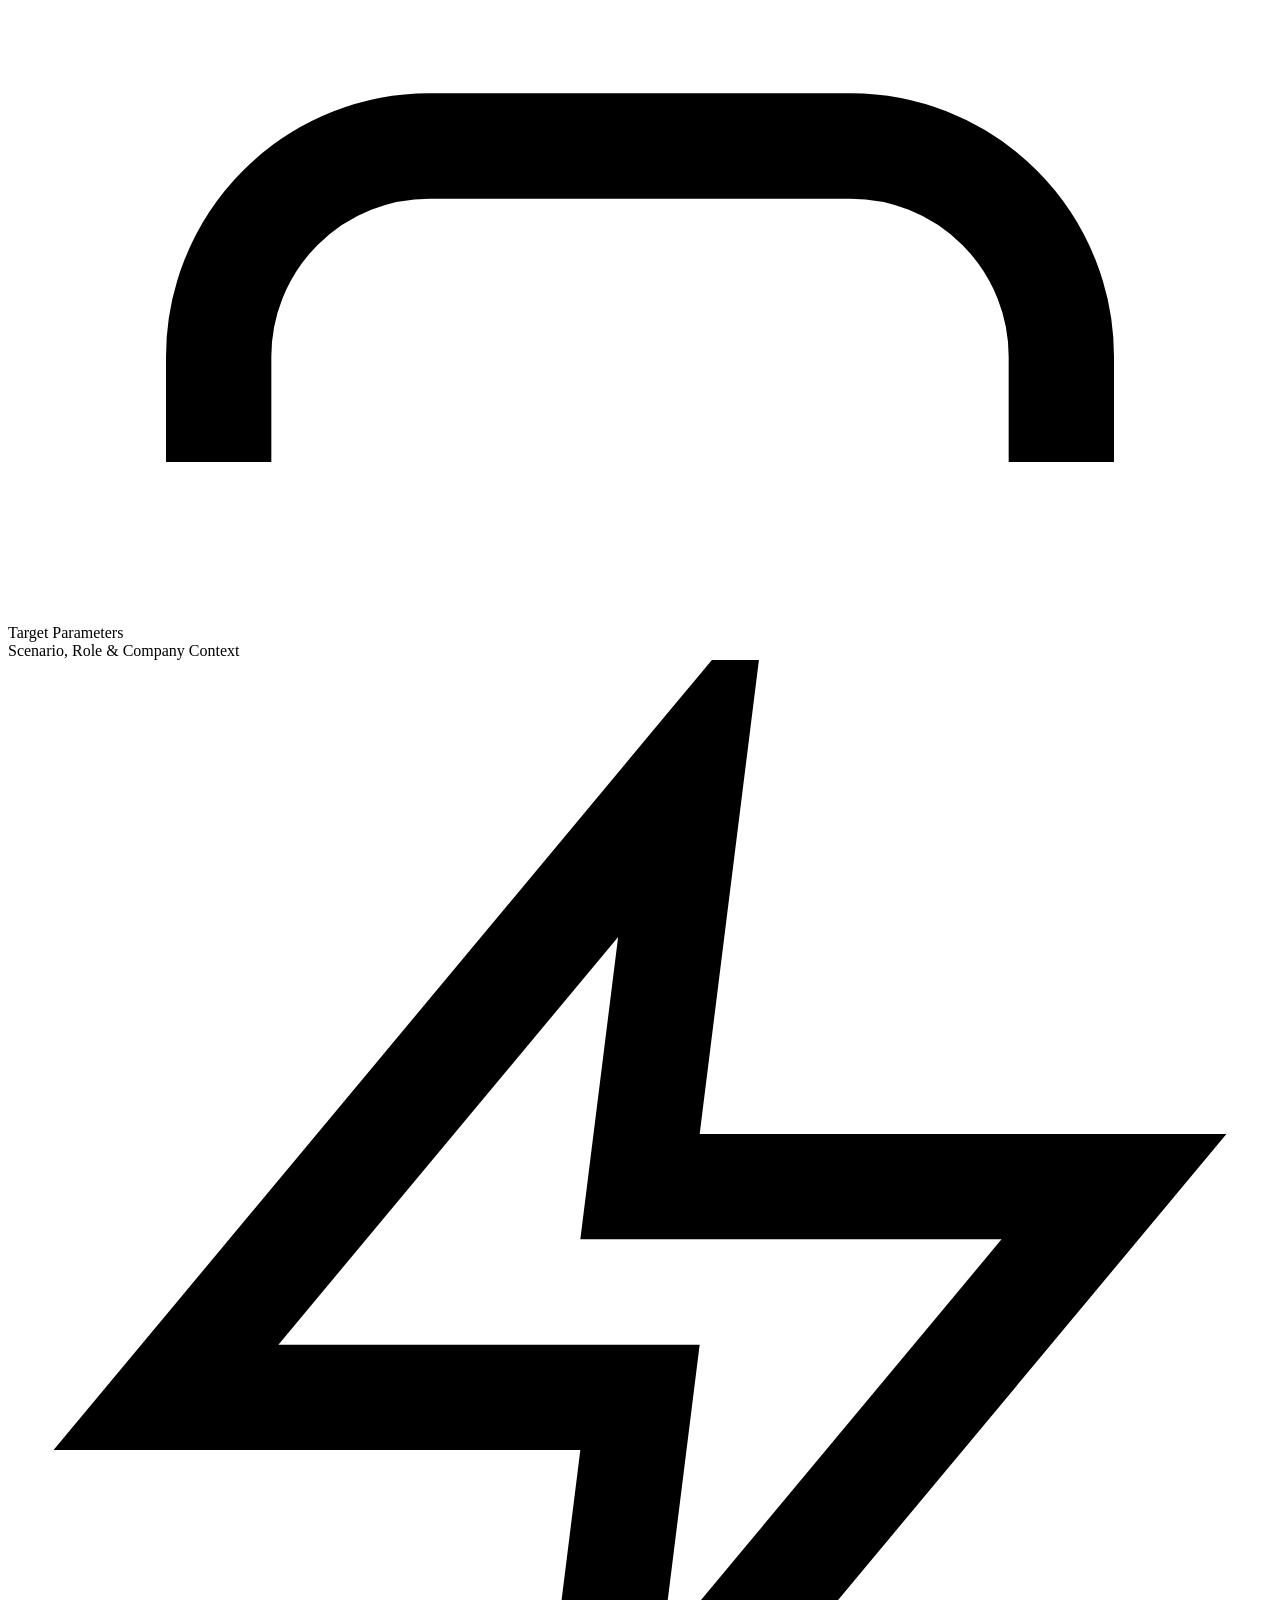
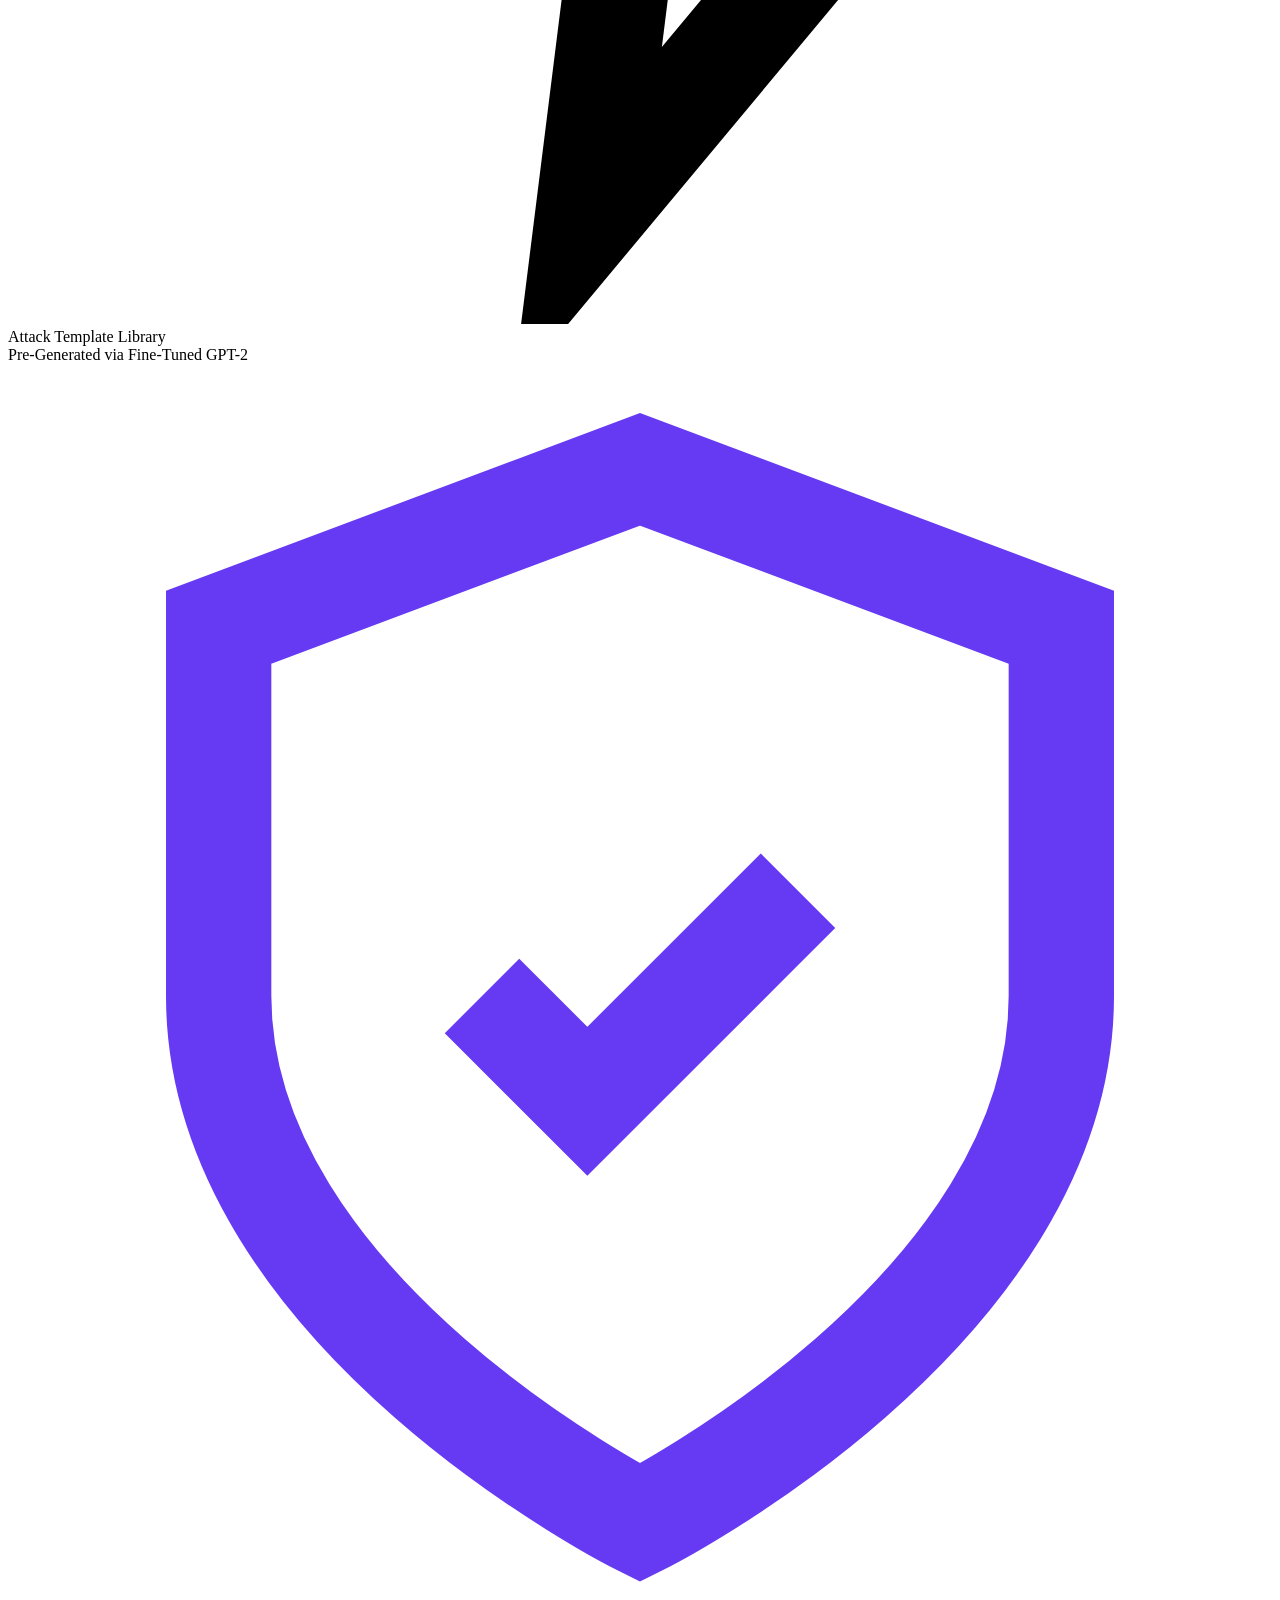
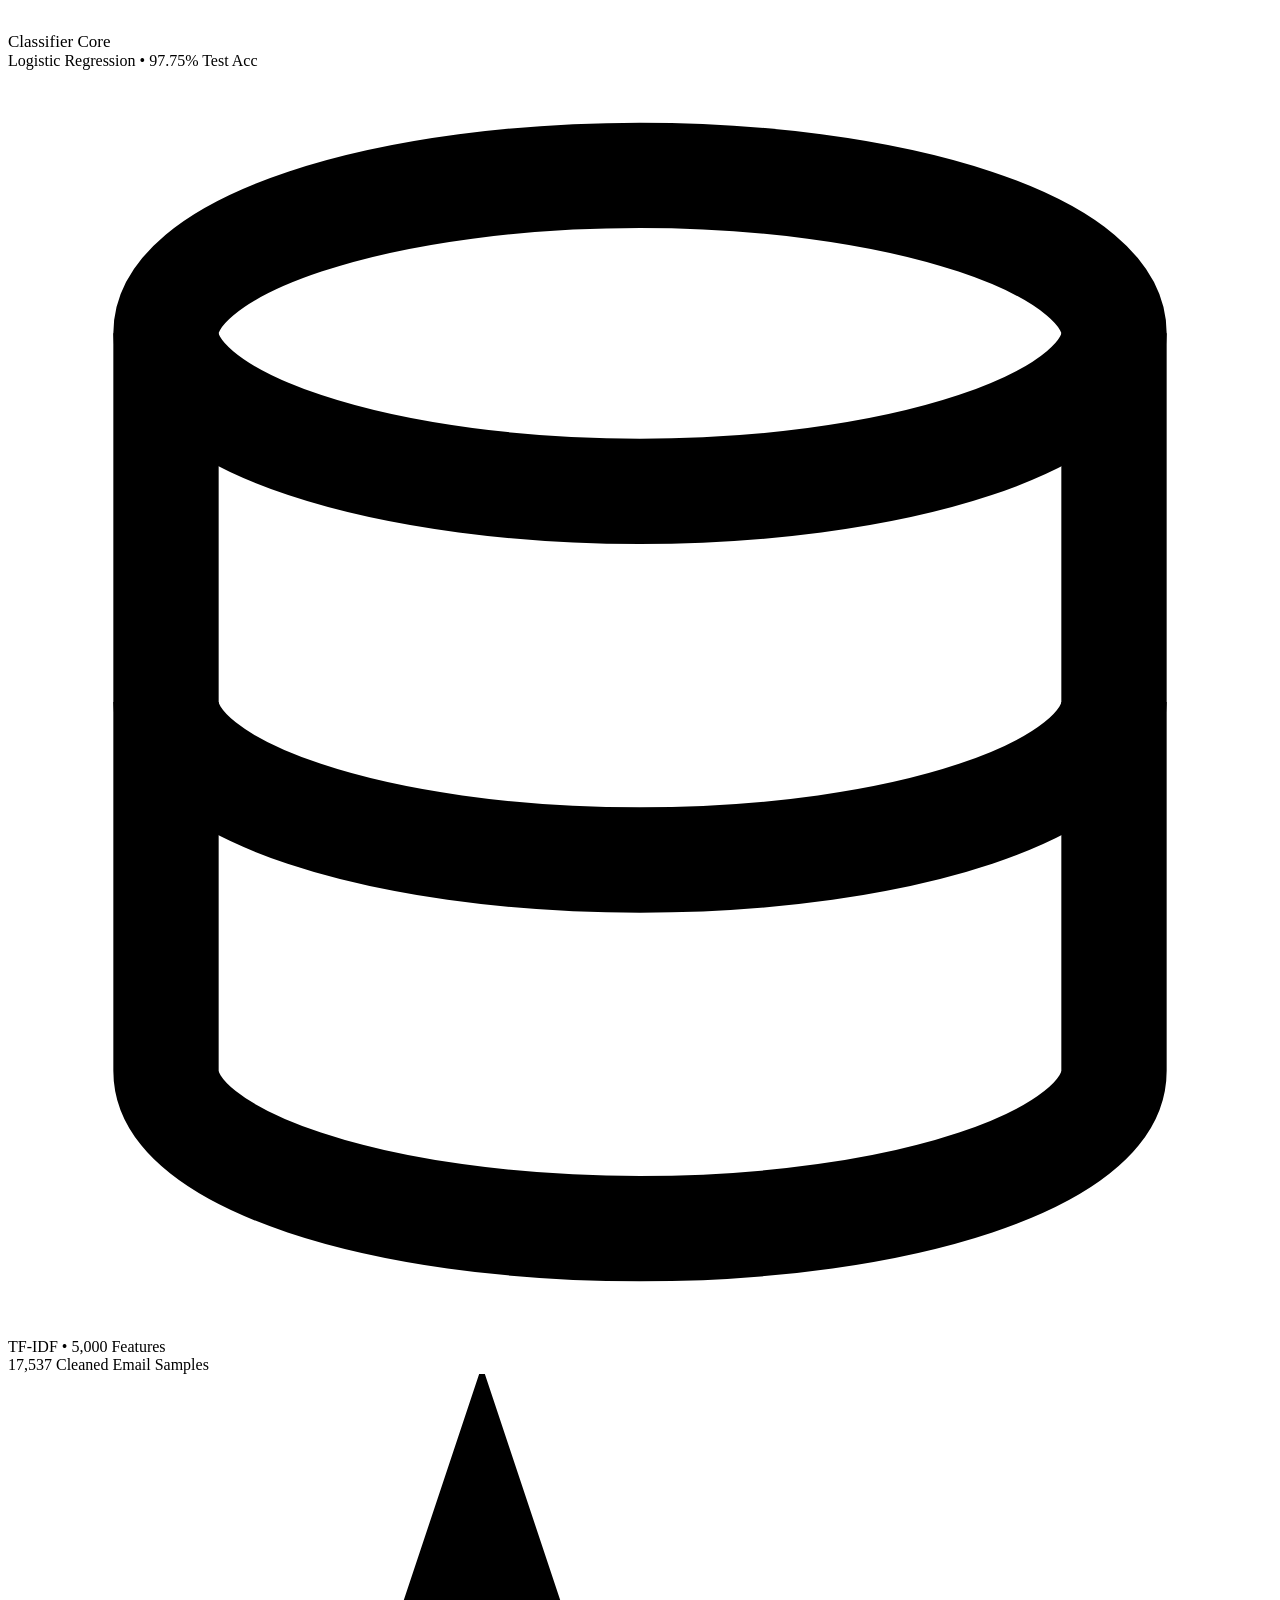
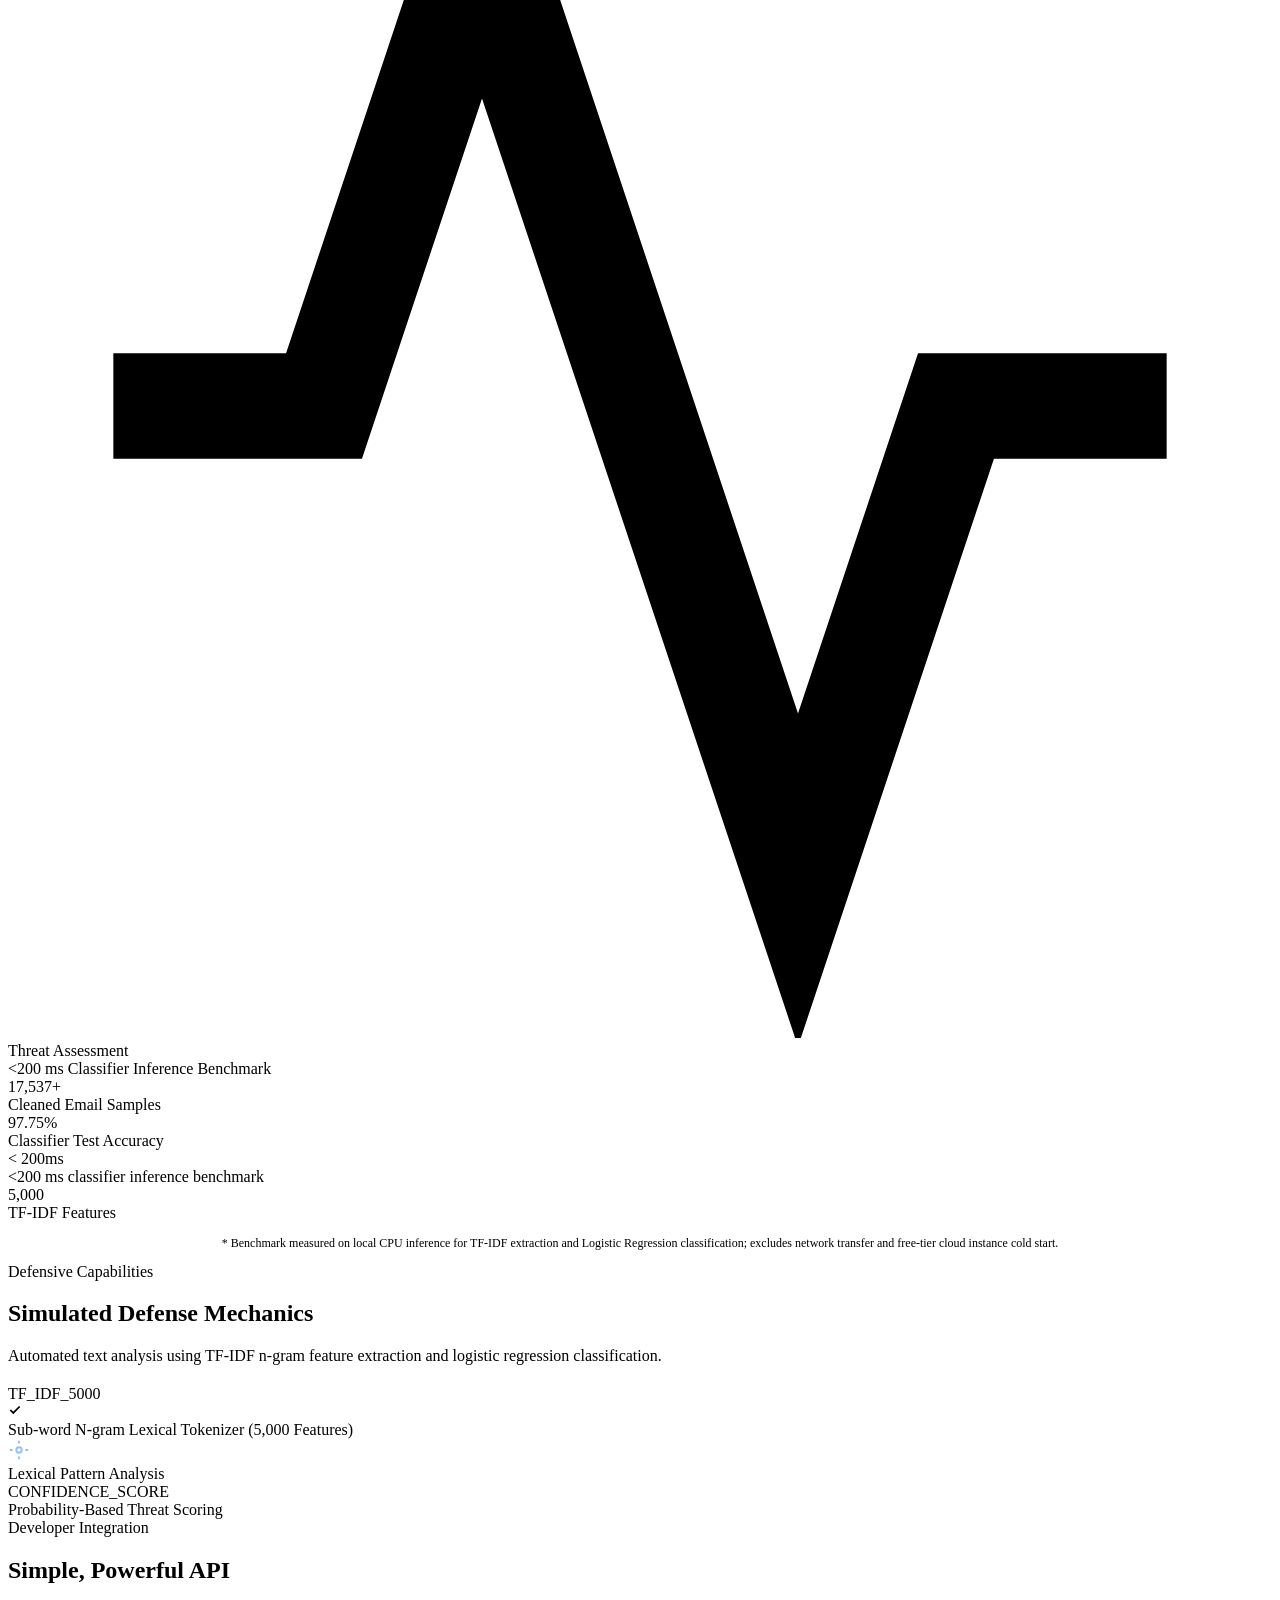
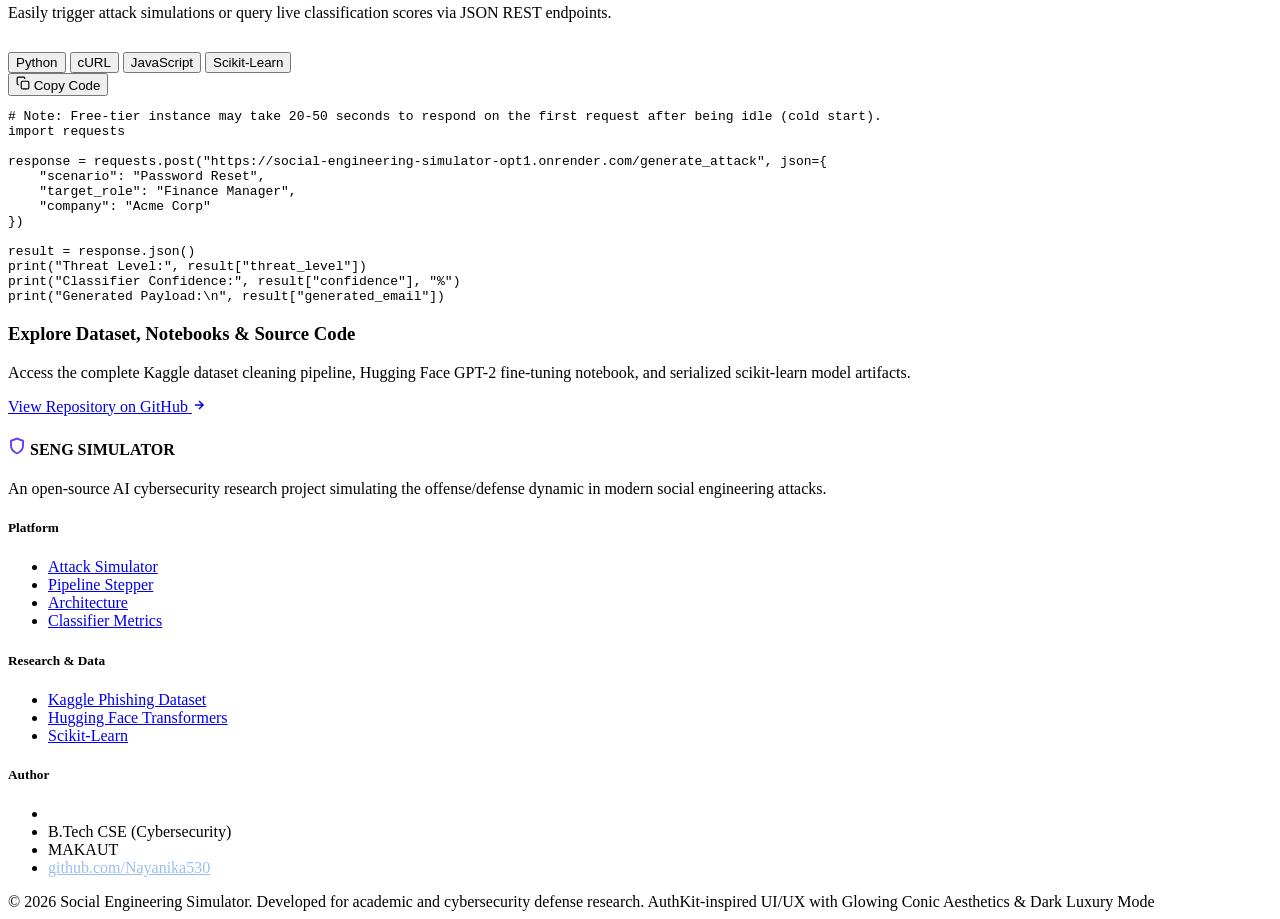
==== commit 423b5ca8: "Align frontend copy and logic with actual backend models and pipeline" ====
--- a/app/templates/index.html
+++ b/app/templates/index.html
@@ -4,13 +4,13 @@
   <meta charset="utf-8" />
   <meta name="viewport" content="width=device-width, initial-scale=1, user-scalable=no" />
   <title>Social Engineering Attack Simulator & Threat Detector</title>
-  <meta name="description" content="Dual-system AI platform: fine-tuned language models generate realistic social engineering attacks, and real-time machine learning classifies threat probability in milliseconds." />
+  <meta name="description" content="Dual-system AI platform: pre-generated attack library fine-tuned on phishing data, personalized at runtime with real-time machine learning threat scoring." />
   <meta property="og:title" content="Social Engineering Simulator & Threat Detector" />
   <meta property="og:description" content="Simulate, analyze, and detect social engineering and phishing attacks with dual-system AI." />
   <link rel="preconnect" href="https://fonts.googleapis.com">
   <link rel="preconnect" href="https://fonts.gstatic.com" crossorigin>
   <link href="https://fonts.googleapis.com/css2?family=Inter:wght@400;500;600;700&family=JetBrains+Mono:wght@400;500;600&family=Outfit:wght@400;500;600;700;800&display=swap" rel="stylesheet">
-  <link rel="stylesheet" href="/static/css/style.css?v=3.0" />
+  <link rel="stylesheet" href="/static/css/style.css?v=3.1" />
 </head>
 <body>
   <div class="page-wrapper">
@@ -106,7 +106,7 @@
         </h1>
 
         <p class="hero-subheadline">
-          Simulate the dynamic offense/defense reality in modern phishing attacks: a fine-tuned language model generates realistic corporate spearphishing attacks, while a high-precision ML classifier evaluates threat probability in real time.
+          Simulate the dynamic offense/defense reality in modern phishing attacks: pre-generated GPT-2 attack outputs personalized at runtime, while a high-precision ML classifier evaluates threat probability.
         </p>
       </div>
 
@@ -125,15 +125,15 @@
                 </svg>
               </div>
               <h3 class="auth-card-title">Direct Vector Scanner</h3>
-              <p class="auth-card-subtitle">Score any raw email against 17,537 trained vectors</p>
+              <p class="auth-card-subtitle">Score raw email text using TF-IDF (5,000 features) + Logistic Regression</p>
             </div>
 
             <div class="form-group">
               <label class="form-label" for="customEmailText">
                 <span>Raw Email Body</span>
-                <span style="font-family: var(--font-mono); font-size: 10px; color: var(--body-muted);">TF-IDF n-grams</span>
+                <span style="font-family: var(--font-mono); font-size: 10px; color: var(--body-muted);">TF-IDF 5k Features</span>
               </label>
-              <textarea id="customEmailText" class="form-textarea" placeholder="Paste incoming email headers or message body here to evaluate threat probability..."></textarea>
+              <textarea id="customEmailText" class="form-textarea" placeholder="Paste incoming email message body here to evaluate threat probability..."></textarea>
             </div>
 
             <button id="btnClassify" class="btn-outline" type="button" onclick="classifyCustomText()">
@@ -147,7 +147,7 @@
                 <span id="directThreatBadge" class="report-status-badge"></span>
                 <span id="directConfidenceVal" class="direct-conf-val"></span>
               </div>
-              <p class="direct-result-note">Evaluated directly against 17,537 TF-IDF vector weights</p>
+              <p class="direct-result-note">Evaluated using TF-IDF (5,000 features) + Logistic Regression</p>
             </div>
 
             <p style="font-size: 11.5px; color: var(--body-muted); text-align: center; margin-top: 4px;">
@@ -156,7 +156,7 @@
           </div>
         </div>
 
-        <!-- CARD 2 (CENTER ACTIVE): Attack Simulator -->
+        <!-- CARD 2 (CENTER ACTIVE): Attack Template Library -->
         <div class="auth-card card-center auth-card-animated" id="simCard" style="--brand-color: #663AF3;">
           <div class="auth-card-content">
             <div class="auth-card-header">
@@ -165,14 +165,14 @@
                   <polygon points="13 2 3 14 12 14 11 22 21 10 12 10 13 2"/>
                 </svg>
               </div>
-              <h3 class="auth-card-title">Simulate Targeted Attack</h3>
-              <p class="auth-card-subtitle">Fine-tuned GPT-2 generator + real-time ML defense</p>
+              <h3 class="auth-card-title">Attack Template Library</h3>
+              <p class="auth-card-subtitle">Pre-generated GPT-2 attack outputs personalized at runtime</p>
             </div>
 
             <!-- Inputs -->
             <div class="form-group">
               <label class="form-label" for="scenario">Attack Scenario</label>
-              <input type="text" id="scenario" class="form-input" placeholder="e.g. password reset" value="password reset" autocomplete="off" />
+              <input type="text" id="scenario" class="form-input" placeholder="e.g. Password Reset" value="Password Reset" autocomplete="off" />
             </div>
 
             <div class="form-group">
@@ -185,23 +185,23 @@
               <input type="text" id="company" class="form-input" placeholder="e.g. Acme Corp" value="Acme Corp" autocomplete="off" />
             </div>
 
-            <!-- Quick Presets matching data/pregenerated_emails.json exactly -->
+            <!-- Quick Presets matching supported scenarios -->
             <div class="presets-wrap">
               <span class="presets-label">Quick Attack Presets:</span>
               <div class="preset-pills">
-                <button class="preset-pill" type="button" onclick="applyPreset('password reset', 'Security Analyst', 'Apex Financial')">
+                <button class="preset-pill" type="button" onclick="applyPreset('Password Reset', 'Security Analyst', 'Apex Financial')">
                   🔐 Password Reset
                 </button>
-                <button class="preset-pill" type="button" onclick="applyPreset('urgent wire transfer', 'Finance Director', 'Global Retail Inc')">
+                <button class="preset-pill" type="button" onclick="applyPreset('Wire Transfer', 'Finance Director', 'Global Retail Inc')">
                   💸 Wire Transfer
                 </button>
-                <button class="preset-pill" type="button" onclick="applyPreset('software license renewal', 'DevOps Lead', 'CloudScale Technologies')">
-                  📋 Software License
+                <button class="preset-pill" type="button" onclick="applyPreset('Cloud SSO', 'DevOps Lead', 'FinTech Dynamics')">
+                  ☁️ Cloud SSO
                 </button>
-                <button class="preset-pill" type="button" onclick="applyPreset('account verification', 'Senior Engineer', 'FinTech Dynamics')">
-                  ✅ Account Verification
+                <button class="preset-pill" type="button" onclick="applyPreset('HR Benefits', 'Senior Engineer', 'CloudScale Technologies')">
+                  👥 HR Benefits
                 </button>
-                <button class="preset-pill" type="button" onclick="applyPreset('invoice payment', 'Accounts Payable', 'Nexus Manufacturing')">
+                <button class="preset-pill" type="button" onclick="applyPreset('Invoice Payment', 'Accounts Payable', 'Nexus Manufacturing')">
                   💰 Invoice Payment
                 </button>
               </div>
@@ -210,7 +210,7 @@
             <button id="btnGenerate" class="btn-primary" type="button" onclick="generateAttack()">
               <span class="spinner" id="simSpinner"></span>
               <svg width="16" height="16" viewBox="0 0 24 24" fill="none" stroke="currentColor" stroke-width="2.5"><path d="M5 12h14M12 5l7 7-7 7"/></svg>
-              <span>Generate & Assess Attack</span>
+              <span>Personalize & Assess Attack</span>
             </button>
           </div>
         </div>
@@ -226,7 +226,7 @@
                 </svg>
               </div>
               <h3 class="auth-card-title">Model Telemetry</h3>
-              <p class="auth-card-subtitle">Real-time classification & training metrics</p>
+              <p class="auth-card-subtitle">Real-time classification & benchmark metrics</p>
             </div>
 
             <div class="telemetry-grid">
@@ -235,23 +235,23 @@
                 <div class="telemetry-lbl">Test Accuracy</div>
               </div>
               <div class="telemetry-item">
-                <div class="telemetry-val">&lt; 200ms</div>
-                <div class="telemetry-lbl">Inference Latency (warm instance)*</div>
+                <div class="telemetry-val">&lt; 200 ms</div>
+                <div class="telemetry-lbl">&lt;200 ms classifier inference benchmark</div>
               </div>
               <div class="telemetry-item">
                 <div class="telemetry-val">17,537</div>
-                <div class="telemetry-lbl">Labeled Samples</div>
+                <div class="telemetry-lbl">Cleaned Email Samples</div>
               </div>
               <div class="telemetry-item">
-                <div class="telemetry-val">5,594</div>
-                <div class="telemetry-lbl">Tuning Prompts</div>
+                <div class="telemetry-val">5,000</div>
+                <div class="telemetry-lbl">TF-IDF Features</div>
               </div>
             </div>
 
             <div style="background: rgba(186, 214, 247, 0.03); border: 1px solid rgba(186, 215, 247, 0.1); border-radius: 8px; padding: 10px 12px; margin-top: 4px;">
               <div style="font-size: 11.5px; color: var(--body-muted);">Pipeline Architecture</div>
               <div style="font-size: 12.5px; font-weight: 500; color: #bad6f7; margin-top: 2px;">
-                TF-IDF + Logistic Regression
+                TF-IDF (5,000 features) + Logistic Regression
               </div>
             </div>
 
@@ -303,7 +303,7 @@
             </div>
 
             <div class="confidence-gauge">
-              <span style="font-size: 12px; color: var(--body-muted);">Confidence:</span>
+              <span style="font-size: 12px; color: var(--body-muted);">Classifier Confidence:</span>
               <div class="confidence-bar-wrap">
                 <div id="confidenceBar" class="confidence-bar-fill" style="width: 0%;"></div>
               </div>
@@ -316,21 +316,22 @@
             <!-- Email Client Viewport -->
             <div class="email-viewport">
               <div class="email-meta-header">
+                <div style="font-size: 10px; font-weight: 700; letter-spacing: 0.1em; color: #bad6f7; text-transform: uppercase; margin-bottom: 6px;">SIMULATED ATTACK CONTEXT</div>
                 <div class="email-meta-row">
-                  <span class="meta-label">From:</span>
-                  <span class="meta-val" id="metaSender">--</span>
+                  <span class="meta-label">Scenario:</span>
+                  <span class="meta-val" id="simScenarioVal">--</span>
                 </div>
                 <div class="email-meta-row">
-                  <span class="meta-label">To:</span>
-                  <span class="meta-val" id="metaRecipient">--</span>
+                  <span class="meta-label">Target:</span>
+                  <span class="meta-val" id="simTargetVal">--</span>
                 </div>
                 <div class="email-meta-row">
-                  <span class="meta-label">Subject:</span>
-                  <span class="meta-val" id="metaSubject">--</span>
+                  <span class="meta-label">Organization:</span>
+                  <span class="meta-val" id="simOrgVal">--</span>
                 </div>
               </div>
               <div class="email-content-view" id="emailContent">
-                <span style="color: var(--body-muted); font-style: italic;">Click 'Generate & Assess Attack' or 'Classify Raw Email Text' to run simulation and view threat assessment report.</span>
+                <span style="color: var(--body-muted); font-style: italic;">Click 'Personalize & Assess Attack' or 'Classify Raw Email Text' to run simulation and view threat assessment report.</span>
               </div>
             </div>
 
@@ -351,7 +352,7 @@
               <div class="meta-info-card">
                 <div class="meta-info-title">Model Decision Engine</div>
                 <div class="meta-info-value">TF-IDF + Logistic Regression</div>
-                <div class="meta-info-sub">17,537 training vectors (97.75% acc)</div>
+                <div class="meta-info-sub">TF-IDF • 5,000 features (97.75% test acc)</div>
               </div>
 
               <div class="report-actions">
@@ -393,7 +394,7 @@
                 <circle cx="12" cy="7" r="4"/>
               </svg>
             </div>
-            <span class="feature-label">Persona Config</span>
+            <span class="feature-label">Target Config</span>
           </div>
           <div class="feature-separator pulse"></div>
         </div>
@@ -402,10 +403,27 @@
           <div class="feature-icon-container">
             <div class="feature-icon-bubble">
               <svg width="22" height="22" viewBox="0 0 24 24" fill="none" stroke="currentColor" stroke-width="2">
-                <polygon points="13 2 3 14 12 14 11 22 21 10 12 10 13 2"/>
+                <path d="M14 2H6a2 2 0 0 0-2 2v16a2 2 0 0 0 2 2h12a2 2 0 0 0 2-2V8z"/>
+                <polyline points="14 2 14 8 20 8"/>
+                <line x1="16" y1="13" x2="8" y2="13"/>
+                <line x1="16" y1="17" x2="8" y2="17"/>
               </svg>
             </div>
-            <span class="feature-label">GPT-2 Generator</span>
+            <span class="feature-label">Template Select</span>
+          </div>
+          <div class="feature-separator"></div>
+        </div>
+
+        <div class="feature-slider-item">
+          <div class="feature-icon-container">
+            <div class="feature-icon-bubble">
+              <svg width="22" height="22" viewBox="0 0 24 24" fill="none" stroke="currentColor" stroke-width="2">
+                <path d="M16 21v-2a4 4 0 0 0-4-4H5a4 4 0 0 0-4 4v2"/>
+                <circle cx="8.5" cy="7" r="4"/>
+                <polyline points="17 11 19 13 23 9"/>
+              </svg>
+            </div>
+            <span class="feature-label">Personalization</span>
           </div>
           <div class="feature-separator"></div>
         </div>
@@ -419,7 +437,7 @@
                 <line x1="12" y1="17" x2="12" y2="21"/>
               </svg>
             </div>
-            <span class="feature-label">TF-IDF 17.5k</span>
+            <span class="feature-label">TF-IDF Features</span>
           </div>
           <div class="feature-separator"></div>
         </div>
@@ -444,14 +462,14 @@
                 <polyline points="22 4 12 14.01 9 11.01"/>
               </svg>
             </div>
-            <span class="feature-label">Threat Score</span>
+            <span class="feature-label">Threat Assess</span>
           </div>
         </div>
 
       </div>
 
       <div class="stepper-desc-box" id="timelineDesc">
-        <strong>1. Persona & Scenario Config</strong> — Attacker parameters configured dynamically: attacker impersonates trusted departmental entities and tailors target role context.
+        <strong>1. Scenario & Target Configuration</strong> — Target role, organization, and scenario parameters defined (Password Reset, Wire Transfer, Cloud SSO, HR Benefits).
       </div>
     </section>
 
@@ -468,10 +486,11 @@
           </div>
         </div>
         <h2 class="section-title text-gradient">
-          Dual-System Architecture.<br/>Extensible by Design.
+          System Architecture.<br/>Offline Training & Runtime Defense.
         </h2>
         <p class="section-desc">
-          Connecting generative attack modeling with statistical defensive filters to uncover email security vulnerabilities before adversaries exploit them.
+          <strong>OFFLINE:</strong> Phishing dataset (17,537 labeled samples) &rarr; GPT-2 fine-tuning &rarr; pre-generated attack library.<br/>
+          <strong>RUNTIME:</strong> Scenario + Role + Company &rarr; attack selection &rarr; personalization &rarr; TF-IDF (5,000 features) &rarr; Logistic Regression &rarr; prediction + confidence.
         </p>
       </div>
 
@@ -499,18 +518,18 @@
             </svg>
           </div>
           <div class="node-title">Target Parameters</div>
-          <div class="node-sub">Role, Company & Scenario Context</div>
-        </div>
-
-        <!-- Node 2: Generator Model -->
+          <div class="node-sub">Scenario, Role & Company Context</div>
+        </div>
+
+        <!-- Node 2: Attack Library -->
         <div class="diagram-node node-generator">
           <div class="node-icon">
             <svg viewBox="0 0 24 24" fill="none" stroke="currentColor" stroke-width="2">
               <polygon points="13 2 3 14 12 14 11 22 21 10 12 10 13 2"/>
             </svg>
           </div>
-          <div class="node-title">Attack Generator (Sys 1)</div>
-          <div class="node-sub">Fine-tuned on 5,594 Phishing Prompts</div>
+          <div class="node-title">Attack Template Library</div>
+          <div class="node-sub">Pre-Generated via Fine-Tuned GPT-2</div>
         </div>
 
         <!-- Node 3: Center Core Engine -->
@@ -522,8 +541,8 @@
               <path d="M9 12l2 2 4-4"/>
             </svg>
           </div>
-          <div class="node-title" style="font-size: 17px;">Classifier Core (Sys 2)</div>
-          <div class="node-sub">Logistic Regression • 97.75% Acc</div>
+          <div class="node-title" style="font-size: 17px;">Classifier Core</div>
+          <div class="node-sub">Logistic Regression • 97.75% Test Acc</div>
         </div>
 
         <!-- Node 4: Dataset Vectors -->
@@ -535,8 +554,8 @@
               <path d="M3 5v14c0 1.66 4 3 9 3s9-1.34 9-3V5"/>
             </svg>
           </div>
-          <div class="node-title">17,537 Vectors</div>
-          <div class="node-sub">TF-IDF Sub-Word Extraction</div>
+          <div class="node-title">TF-IDF • 5,000 Features</div>
+          <div class="node-sub">17,537 Cleaned Email Samples</div>
         </div>
 
         <!-- Node 5: Threat Output -->
@@ -546,8 +565,8 @@
               <polyline points="22 12 18 12 15 21 9 3 6 12 2 12"/>
             </svg>
           </div>
-          <div class="node-title">Threat Telemetry</div>
-          <div class="node-sub">&lt; 200ms Warm Scoring</div>
+          <div class="node-title">Threat Assessment</div>
+          <div class="node-sub">&lt;200 ms Classifier Inference Benchmark</div>
         </div>
       </div>
     </section>
@@ -559,22 +578,22 @@
       <div class="stats-container">
         <div class="stat-item">
           <div class="stat-number">17,537<span class="accent">+</span></div>
-          <div class="stat-label">Verified Email Samples</div>
+          <div class="stat-label">Cleaned Email Samples</div>
         </div>
         <div class="stat-item">
           <div class="stat-number">97.75<span class="accent">%</span></div>
-          <div class="stat-label">Model Classifier Accuracy</div>
+          <div class="stat-label">Classifier Test Accuracy</div>
         </div>
         <div class="stat-item">
           <div class="stat-number">&lt; 200<span class="accent">ms</span></div>
-          <div class="stat-label">Inference Speed (warm instance)*</div>
+          <div class="stat-label">&lt;200 ms classifier inference benchmark</div>
         </div>
         <div class="stat-item">
-          <div class="stat-number">5,594<span class="accent"></span></div>
-          <div class="stat-label">Fine-Tuning Attack Prompts</div>
-        </div>
-      </div>
-      <p style="text-align: center; font-size: 12px; color: var(--body-muted); margin-top: 14px;">* First request after an idle period may take 20–50s due to free-tier cloud cold start.</p>
+          <div class="stat-number">5,000<span class="accent"></span></div>
+          <div class="stat-label">TF-IDF Features</div>
+        </div>
+      </div>
+      <p style="text-align: center; font-size: 12px; color: var(--body-muted); margin-top: 14px;">* Benchmark measured on local CPU inference for TF-IDF extraction and Logistic Regression classification; excludes network transfer and free-tier cloud instance cold start.</p>
     </section>
 
     <!-- ======================================================================
@@ -584,14 +603,14 @@
       <div class="section-header" style="margin-bottom: 20px;">
         <div class="between-lines-wrapper">
           <div class="badge-pill">
-            <span class="text-gradient">Verification Capabilities</span>
+            <span class="text-gradient">Defensive Capabilities</span>
           </div>
         </div>
         <h2 class="section-title text-gradient">
           Simulated Defense Mechanics
         </h2>
         <p class="section-desc">
-          Automated analysis simulating enterprise mail gateway heuristics and behavioral detection patterns.
+          Automated text analysis using TF-IDF n-gram feature extraction and logistic regression classification.
         </p>
       </div>
 
@@ -601,7 +620,7 @@
           <div class="security-anim-area">
             <div class="radar-box">
               <div class="radar-sweep-line"></div>
-              <span>SCANNING_VECTOR</span>
+              <span>TF_IDF_5000</span>
               <div class="radar-check-badge">
                 <svg width="14" height="14" viewBox="0 0 24 24" fill="none" stroke="currentColor" stroke-width="3">
                   <polyline points="20 6 9 17 4 12"/>
@@ -609,7 +628,7 @@
               </div>
             </div>
           </div>
-          <div class="security-card-label">Sub-word N-gram Lexical Tokenizer</div>
+          <div class="security-card-label">Sub-word N-gram Lexical Tokenizer (5,000 Features)</div>
         </div>
 
         <!-- 2. Bot Radar -->
@@ -624,7 +643,7 @@
               </svg>
             </div>
           </div>
-          <div class="security-card-label">Spoofed Sender Identity Analysis</div>
+          <div class="security-card-label">Lexical Pattern Analysis</div>
         </div>
 
         <!-- 3. Threat Calibration Bars -->
@@ -640,7 +659,7 @@
               </div>
             </div>
           </div>
-          <div class="security-card-label">Probabilistic Logistic Calibration</div>
+          <div class="security-card-label">Probability-Based Threat Scoring</div>
         </div>
       </div>
     </section>
@@ -680,14 +699,14 @@
 import requests
 
 response = requests.post("https://social-engineering-simulator-opt1.onrender.com/generate_attack", json={
-    "scenario": "password reset",
+    "scenario": "Password Reset",
     "target_role": "Finance Manager",
     "company": "Acme Corp"
 })
 
 result = response.json()
 print("Threat Level:", result["threat_level"])
-print("Confidence:", result["confidence"], "%")
+print("Classifier Confidence:", result["confidence"], "%")
 print("Generated Payload:\n", result["generated_email"])</pre>
       </div>
     </section>
@@ -766,6 +785,6 @@
   </div>
 
   <!-- Client-Side JavaScript -->
-  <script src="/static/js/main.js?v=3.0"></script>
+  <script src="/static/js/main.js?v=3.1"></script>
 </body>
 </html>
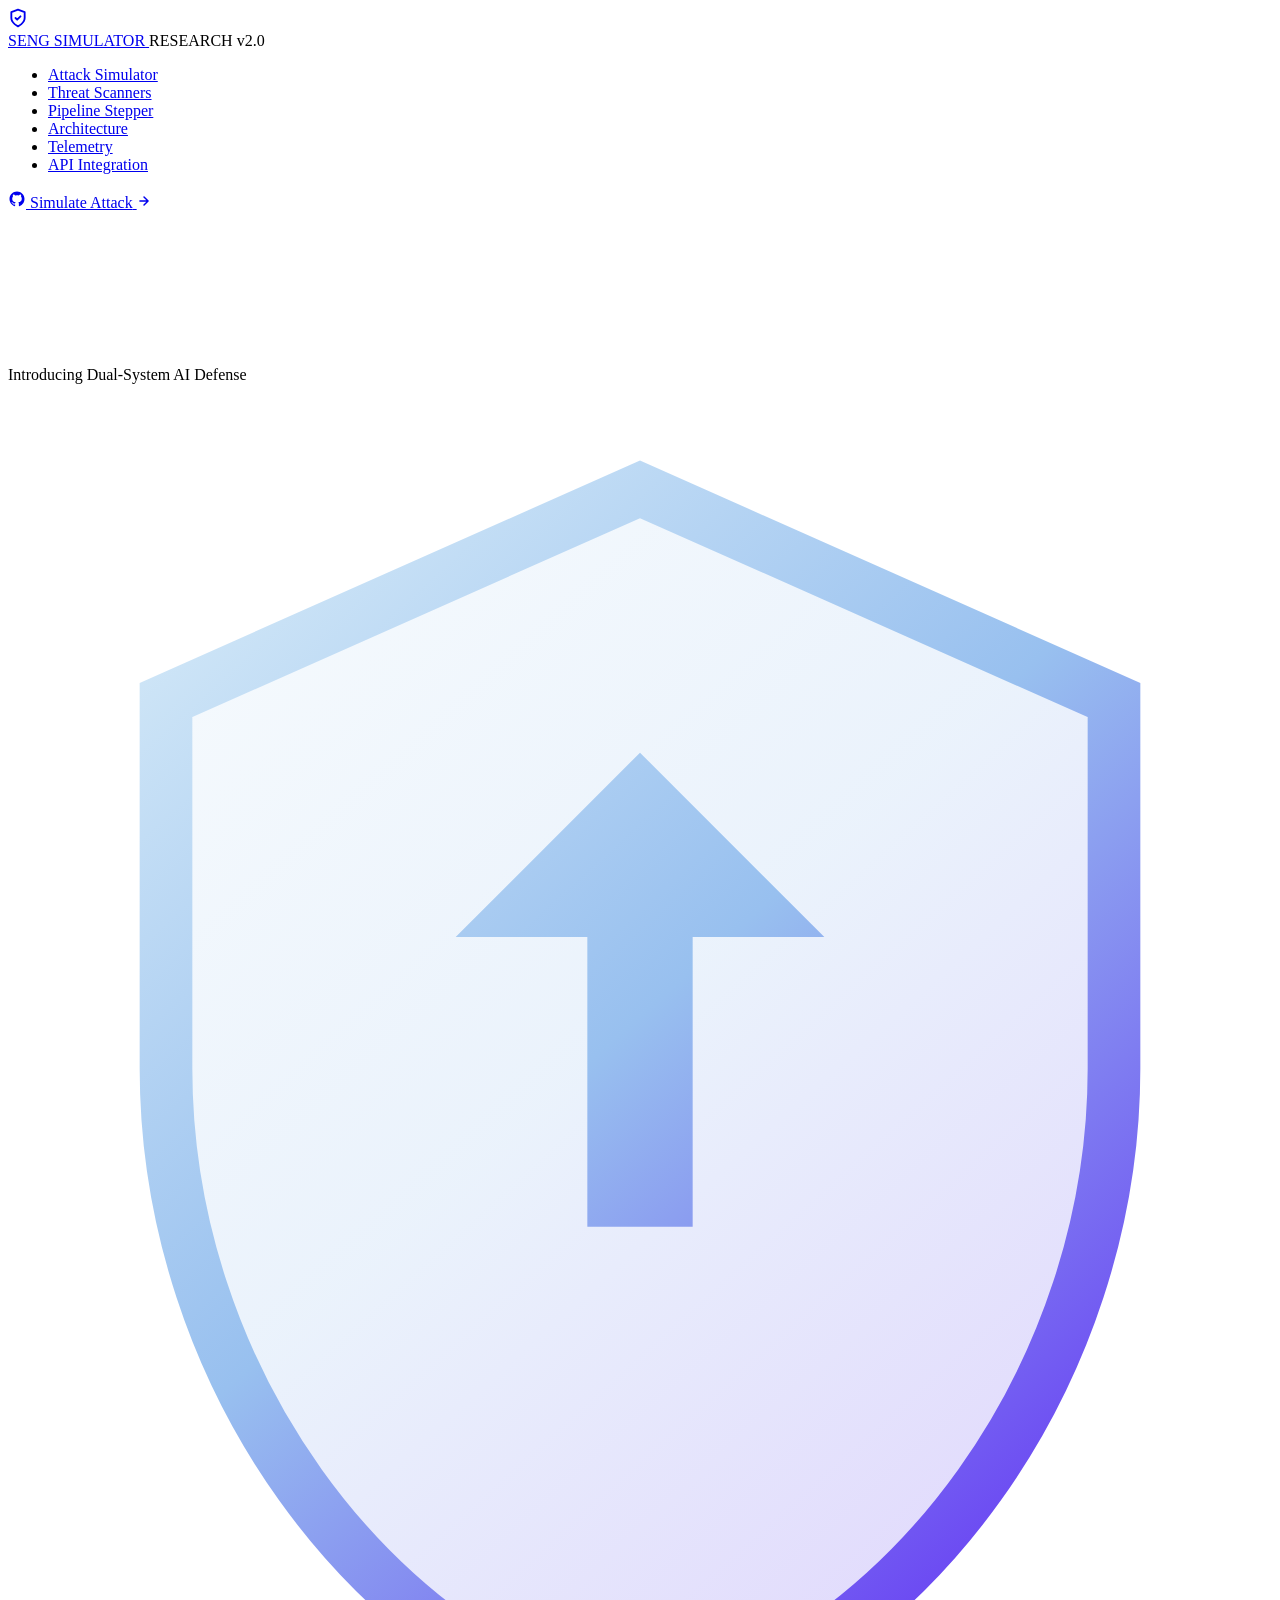
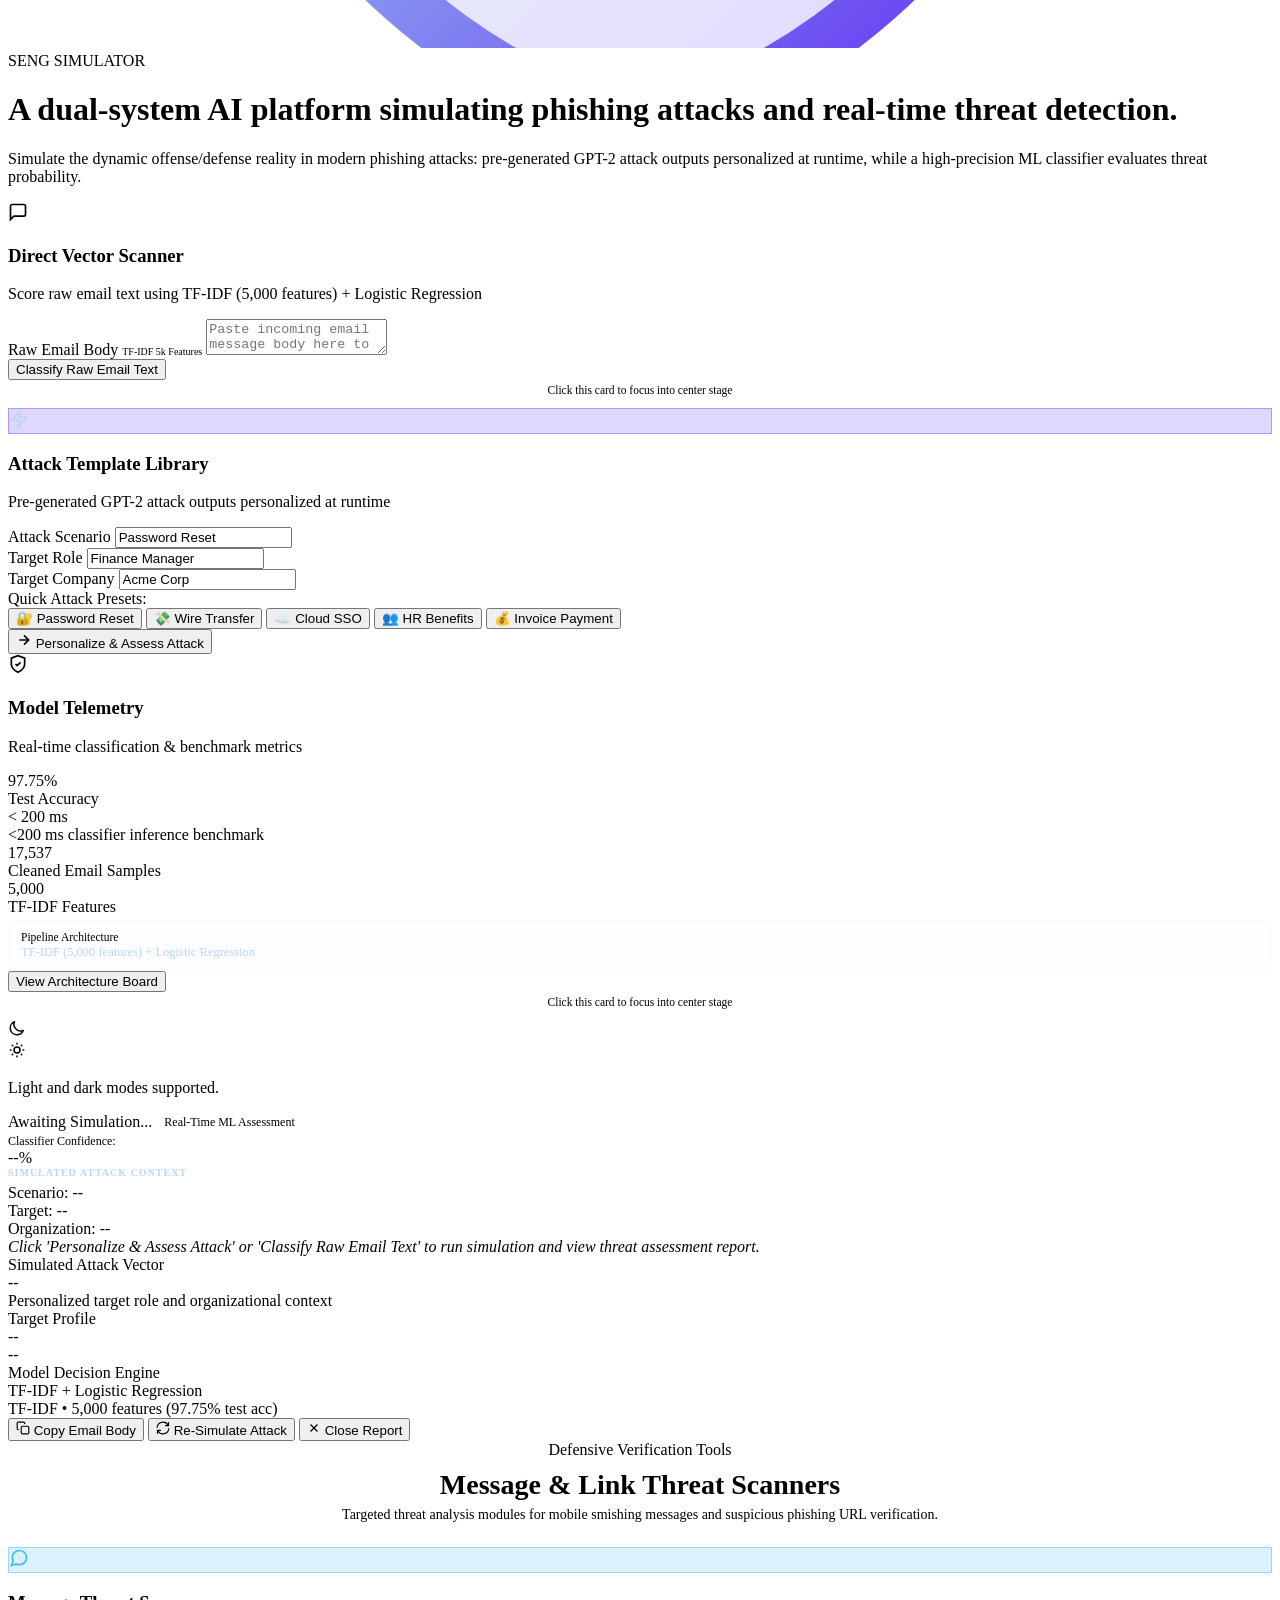
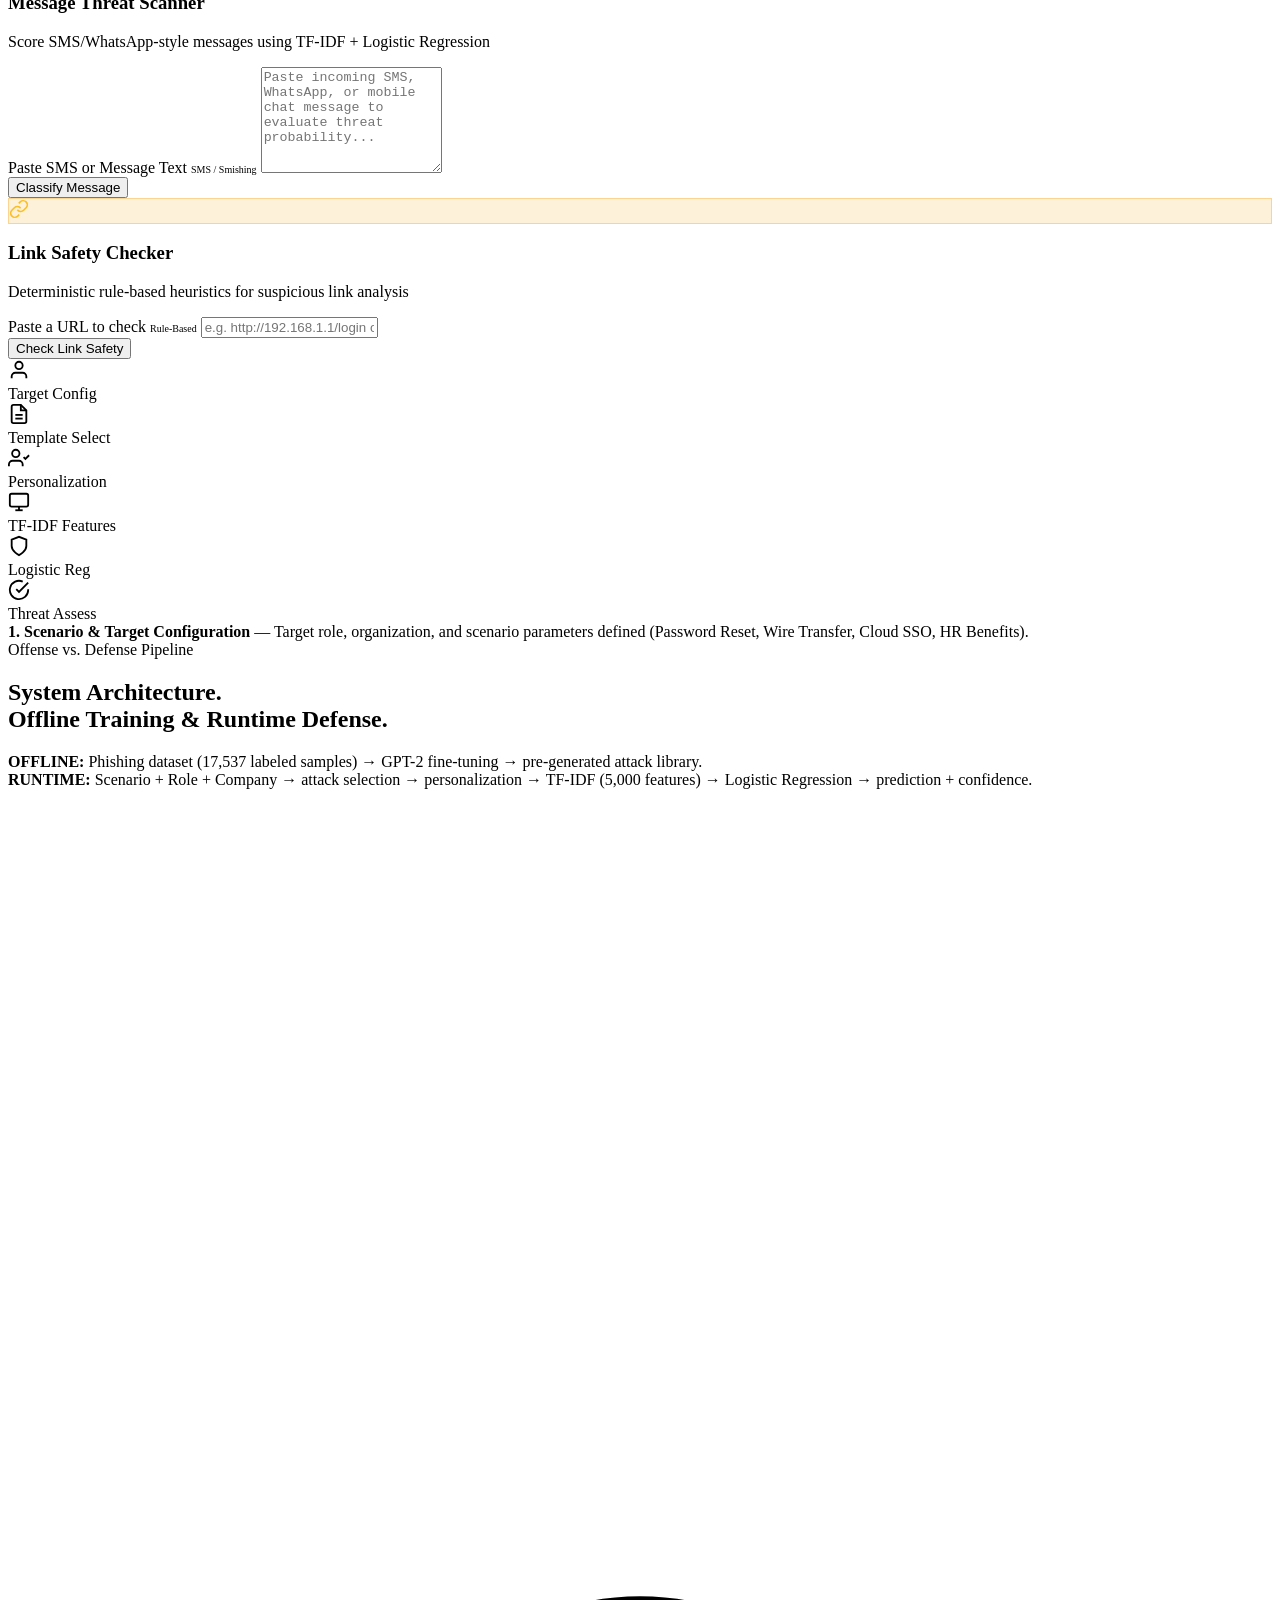
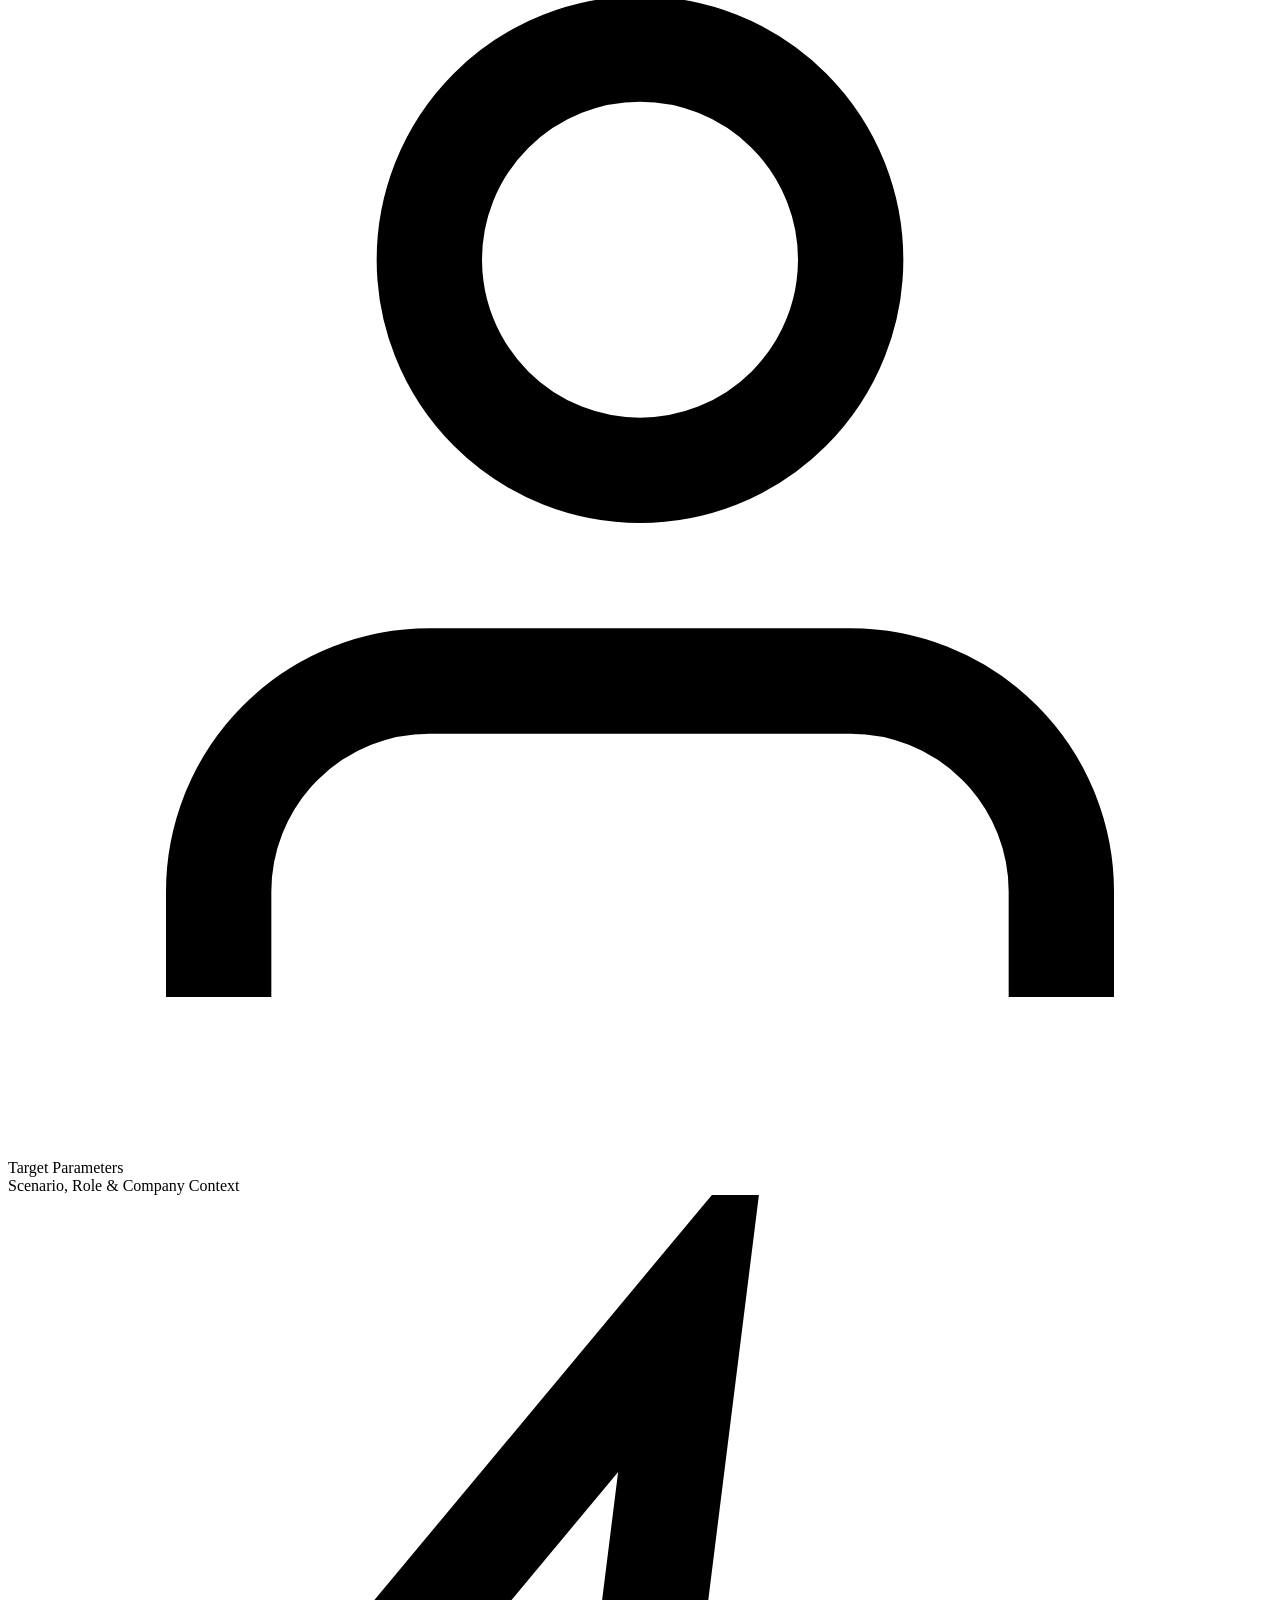
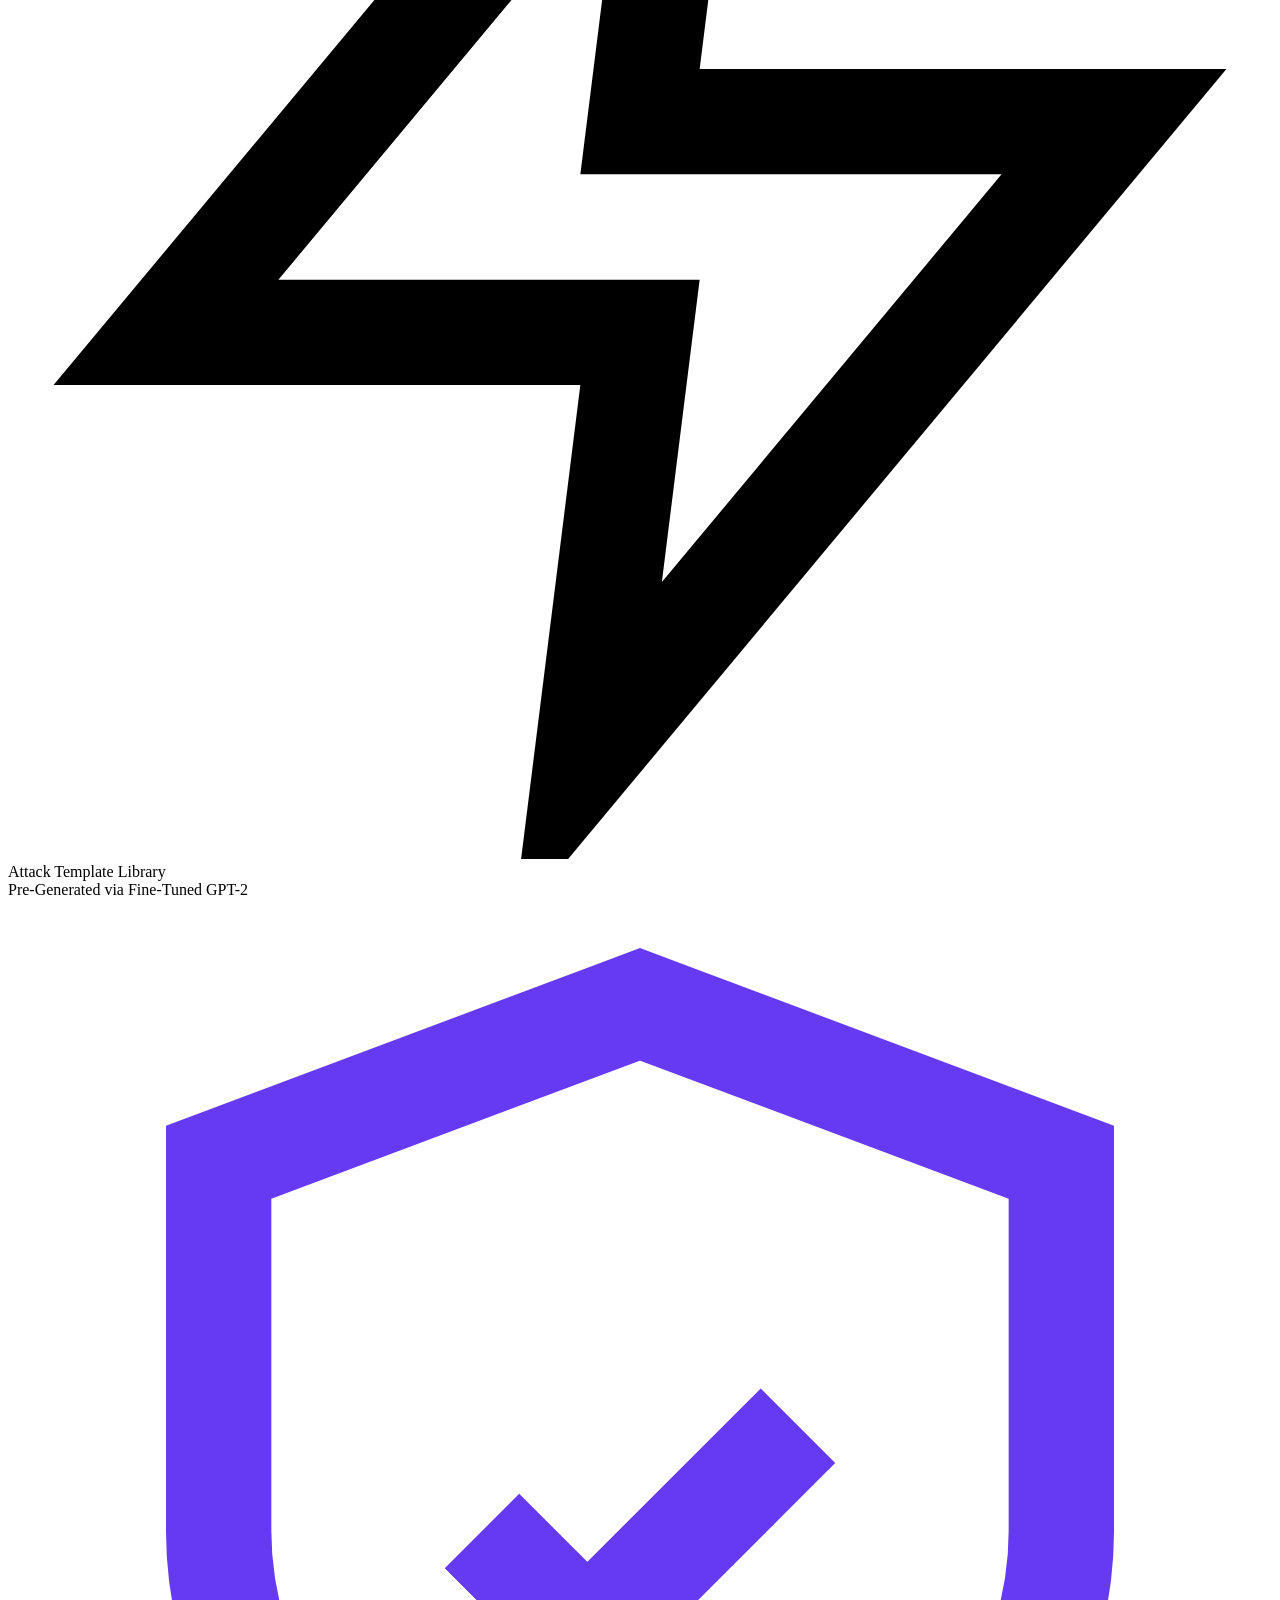
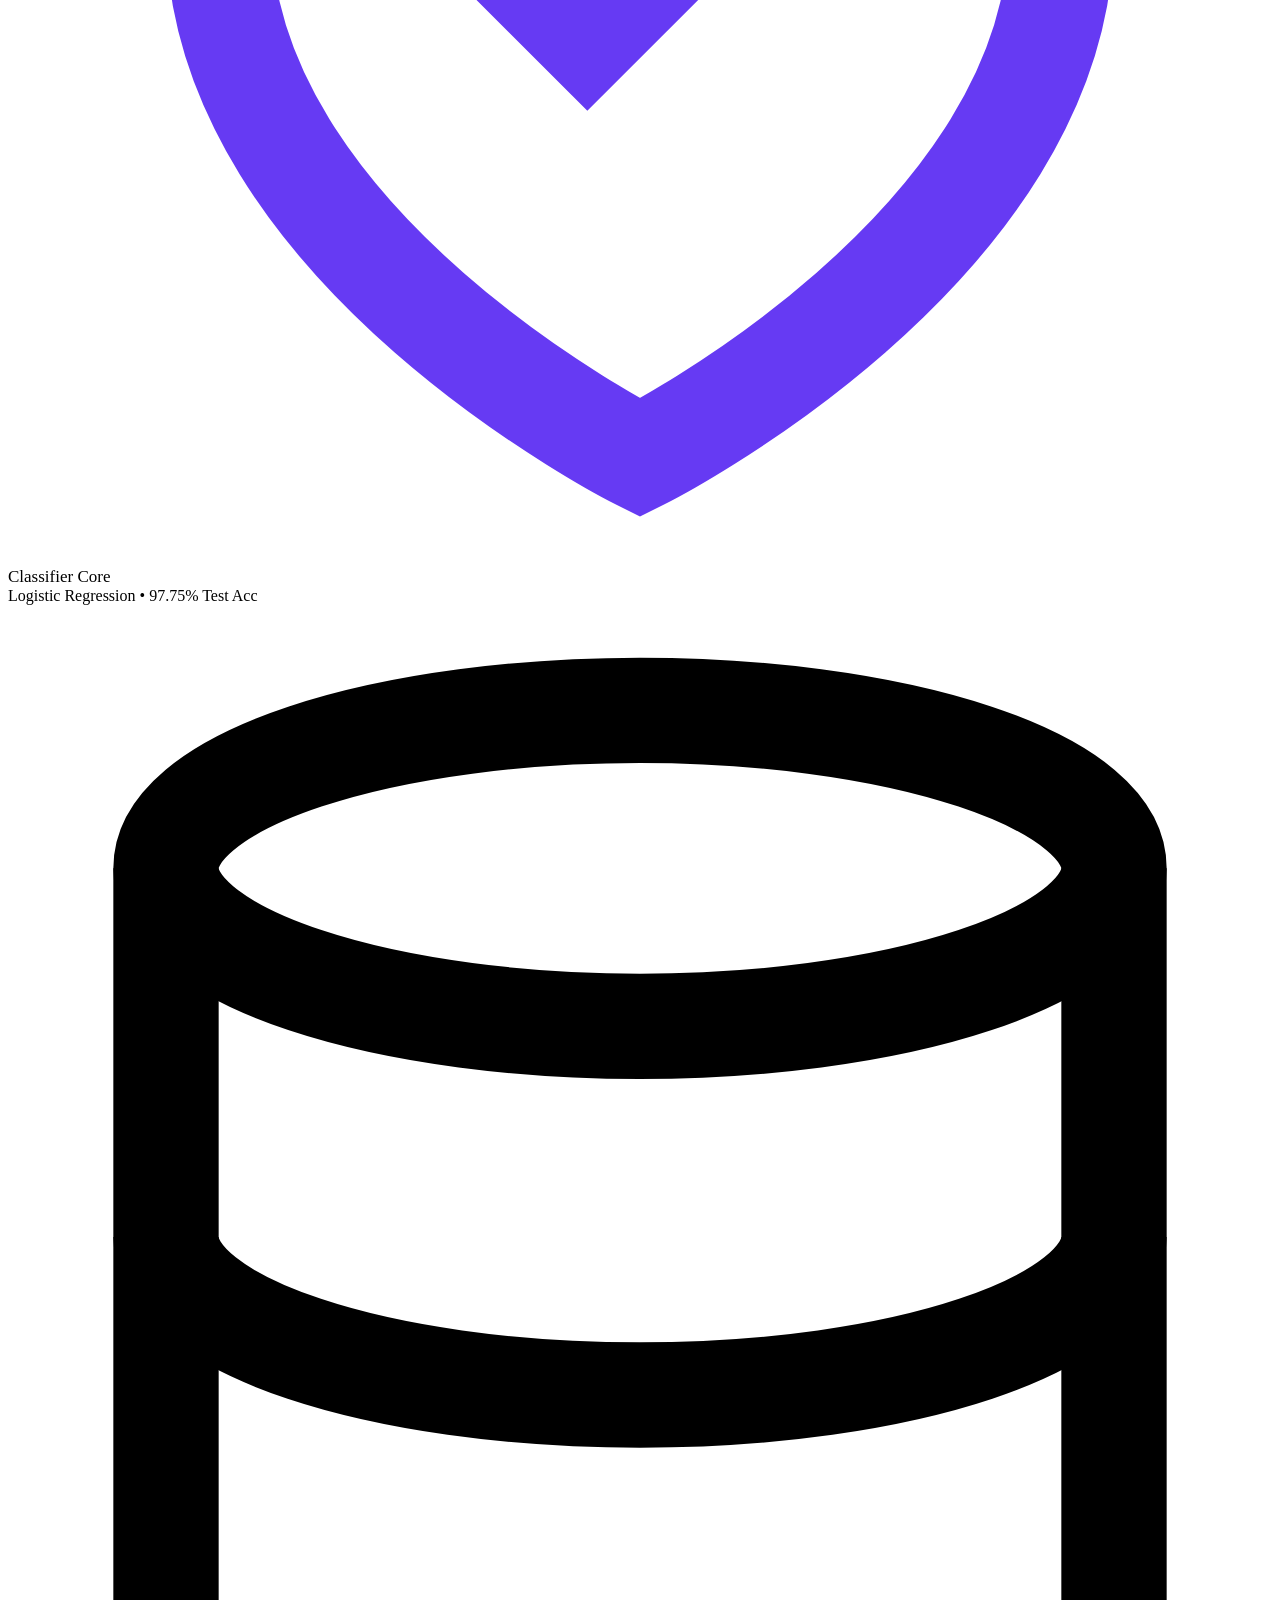
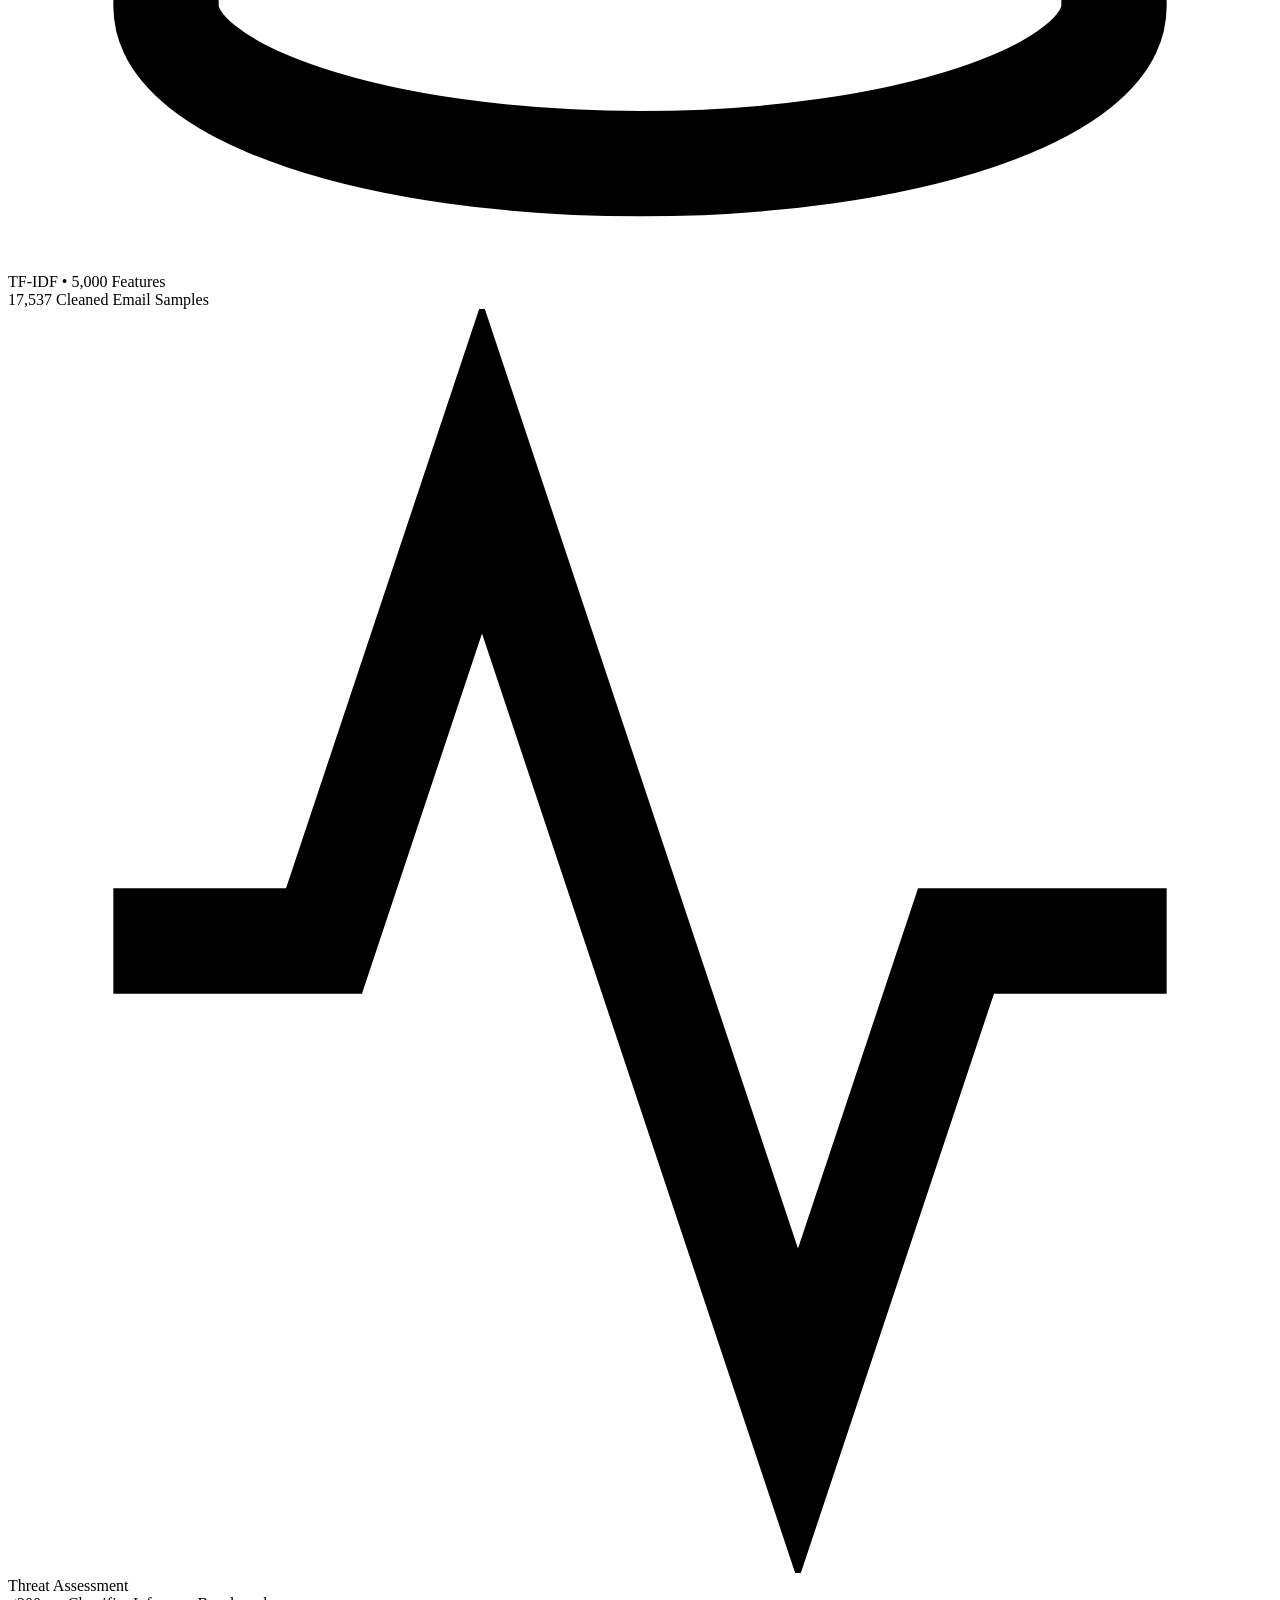
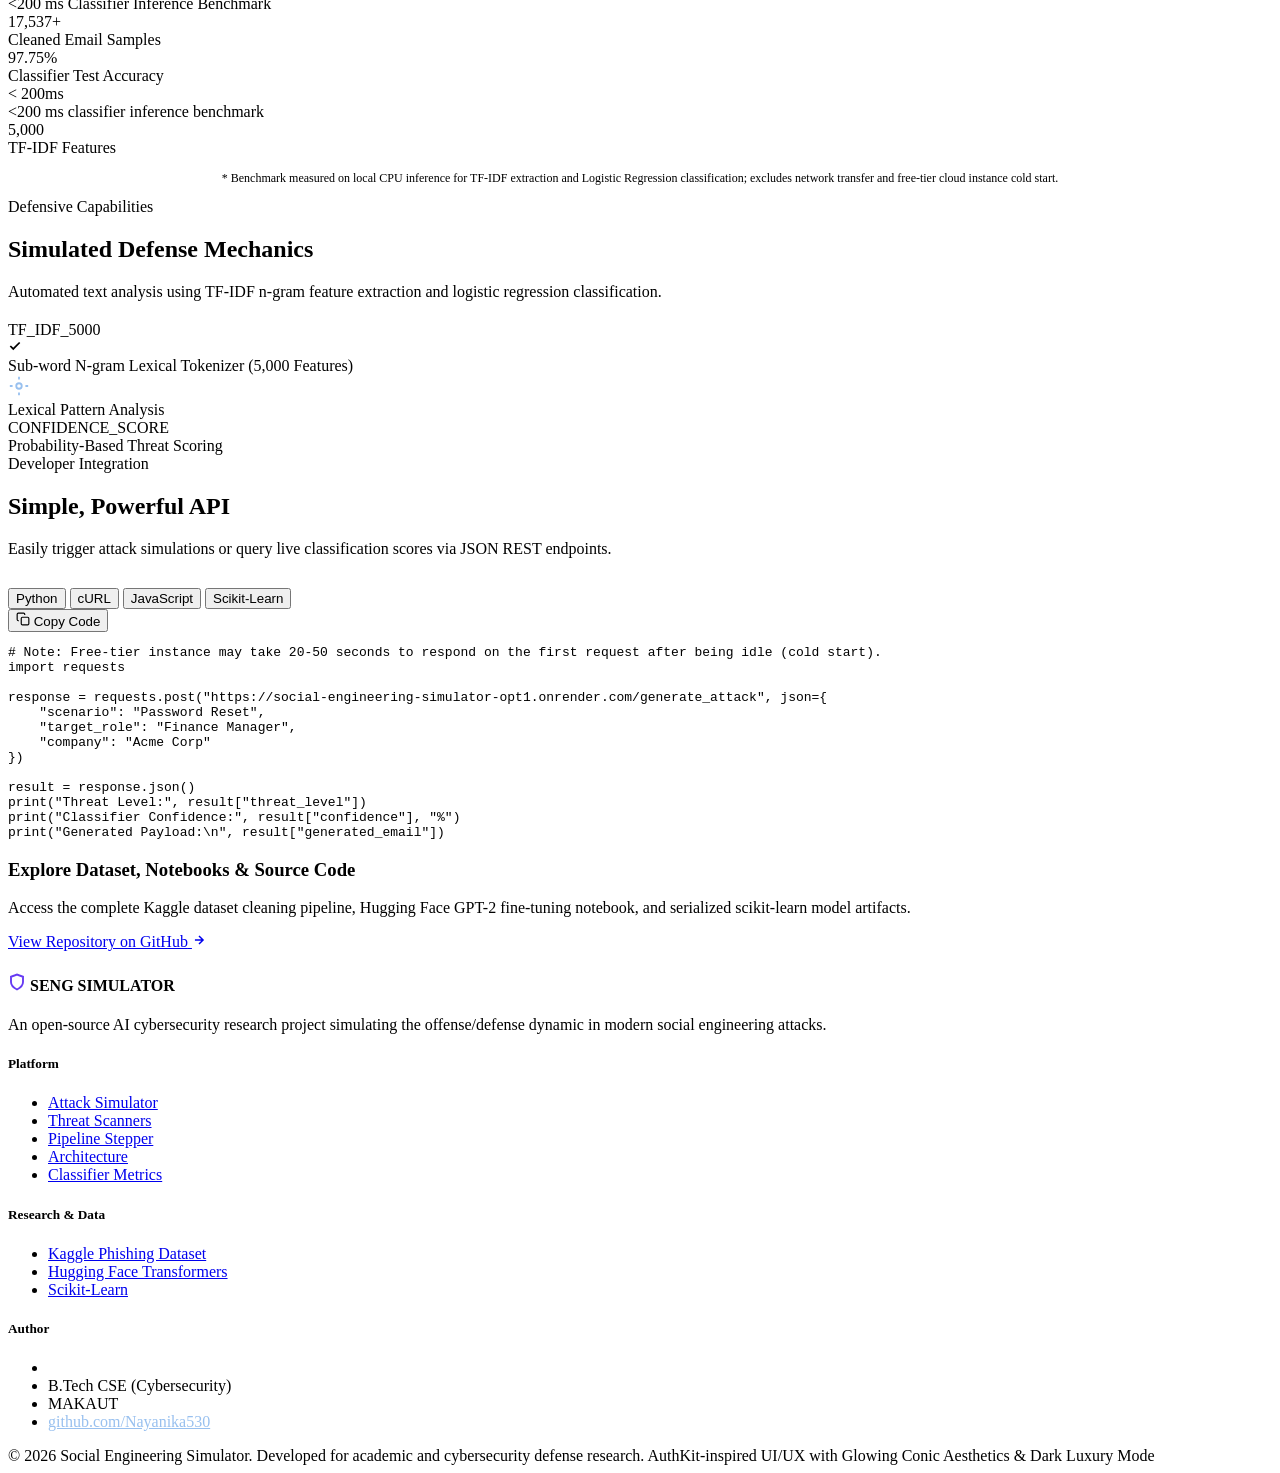
==== commit b41bd16e: "feat: add Message Threat Scanner and Link Safety Checker defensive detection modules" ====
--- a/app/templates/index.html
+++ b/app/templates/index.html
@@ -35,6 +35,7 @@
       <!-- Navigation Links -->
       <ul class="hero-nav-links">
         <li><a href="#simulator" class="hero-nav-link">Attack Simulator</a></li>
+        <li><a href="#defensiveScanners" class="hero-nav-link">Threat Scanners</a></li>
         <li><a href="#pipeline" class="hero-nav-link">Pipeline Stepper</a></li>
         <li><a href="#architecture" class="hero-nav-link">Architecture</a></li>
         <li><a href="#metrics" class="hero-nav-link">Telemetry</a></li>
@@ -376,6 +377,112 @@
         </div>
       </div>
 
+      <!-- ======================================================================
+           5B. DEFENSIVE THREAT SCANNERS (SMS & URL LINK CHECKER)
+           ====================================================================== -->
+      <div class="defensive-scanners-stage" id="defensiveScanners">
+        <div class="section-header" style="margin-bottom: 24px; text-align: center;">
+          <div class="between-lines-wrapper">
+            <div class="badge-pill">
+              <span class="pill-dot"></span>
+              <span class="text-gradient">Defensive Verification Tools</span>
+            </div>
+          </div>
+          <h2 class="section-title text-gradient" style="font-size: 28px; margin: 10px 0 6px;">
+            Message &amp; Link Threat Scanners
+          </h2>
+          <p class="section-desc" style="max-width: 680px; margin: 0 auto; font-size: 14px;">
+            Targeted threat analysis modules for mobile smishing messages and suspicious phishing URL verification.
+          </p>
+        </div>
+
+        <div class="scanners-grid">
+
+          <!-- CARD A: Message Threat Scanner -->
+          <div class="auth-card auth-card-static" id="messageScannerCard" style="--brand-color: #0ea5e9;">
+            <div class="auth-card-content">
+              <div class="auth-card-header">
+                <div class="auth-brand-icon" style="background: rgba(14, 165, 233, 0.15); border: 1px solid rgba(14, 165, 233, 0.35);">
+                  <svg width="20" height="20" viewBox="0 0 24 24" fill="none" stroke="#38bdf8" stroke-width="2">
+                    <path d="M21 11.5a8.38 8.38 0 0 1-.9 3.8 8.5 8.5 0 0 1-7.6 4.7 8.38 8.38 0 0 1-3.8-.9L3 21l1.9-5.7a8.38 8.38 0 0 1-.9-3.8 8.5 8.5 0 0 1 4.7-7.6 8.38 8.38 0 0 1 3.8-.9h.5a8.48 8.48 0 0 1 8 8v.5z"/>
+                  </svg>
+                </div>
+                <h3 class="auth-card-title">Message Threat Scanner</h3>
+                <p class="auth-card-subtitle">Score SMS/WhatsApp-style messages using TF-IDF + Logistic Regression</p>
+              </div>
+
+              <div class="form-group">
+                <label class="form-label" for="customMessageText">
+                  <span>Paste SMS or Message Text</span>
+                  <span style="font-family: var(--font-mono); font-size: 10px; color: var(--body-muted);">SMS / Smishing</span>
+                </label>
+                <textarea id="customMessageText" class="form-textarea" placeholder="Paste incoming SMS, WhatsApp, or mobile chat message to evaluate threat probability..." style="height: 100px;"></textarea>
+              </div>
+
+              <button id="btnClassifyMessage" class="btn-outline" type="button" onclick="classifyMessageText()">
+                <span class="spinner" id="messageSpinner"></span>
+                <span>Classify Message</span>
+              </button>
+
+              <!-- Message Result Box -->
+              <div id="messageScannerResult" class="direct-result-box" style="display: none;">
+                <div class="direct-result-header">
+                  <span id="messageThreatBadge" class="report-status-badge"></span>
+                  <span id="messageConfidenceVal" class="direct-conf-val"></span>
+                </div>
+                <p id="messageNote" class="direct-result-note" style="margin-top: 8px; color: var(--body-muted); font-size: 11px; line-height: 1.4;"></p>
+              </div>
+            </div>
+          </div>
+
+          <!-- CARD B: Link Safety Checker -->
+          <div class="auth-card auth-card-static" id="urlScannerCard" style="--brand-color: #f59e0b;">
+            <div class="auth-card-content">
+              <div class="auth-card-header">
+                <div class="auth-brand-icon" style="background: rgba(245, 158, 11, 0.15); border: 1px solid rgba(245, 158, 11, 0.35);">
+                  <svg width="20" height="20" viewBox="0 0 24 24" fill="none" stroke="#fbbf24" stroke-width="2">
+                    <path d="M10 13a5 5 0 0 0 7.54.54l3-3a5 5 0 0 0-7.07-7.07l-1.72 1.71"/>
+                    <path d="M14 11a5 5 0 0 0-7.54-.54l-3 3a5 5 0 0 0 7.07 7.07l1.71-1.71"/>
+                  </svg>
+                </div>
+                <h3 class="auth-card-title">Link Safety Checker</h3>
+                <p class="auth-card-subtitle">Deterministic rule-based heuristics for suspicious link analysis</p>
+              </div>
+
+              <div class="form-group">
+                <label class="form-label" for="customUrlInput">
+                  <span>Paste a URL to check</span>
+                  <span style="font-family: var(--font-mono); font-size: 10px; color: var(--body-muted);">Rule-Based</span>
+                </label>
+                <input type="text" id="customUrlInput" class="form-input" placeholder="e.g. http://192.168.1.1/login or https://paypal-verify.com" autocomplete="off" />
+              </div>
+
+              <button id="btnCheckUrl" class="btn-outline" type="button" onclick="checkUrlSafety()">
+                <span class="spinner" id="urlSpinner"></span>
+                <span>Check Link Safety</span>
+              </button>
+
+              <!-- URL Result Box -->
+              <div id="urlScannerResult" class="direct-result-box" style="display: none;">
+                <div class="direct-result-header">
+                  <span id="urlRiskBadge" class="report-status-badge"></span>
+                  <span id="urlRiskScoreVal" class="direct-conf-val"></span>
+                </div>
+                <div style="font-size: 11.5px; color: var(--body-muted); margin-top: 8px; word-break: break-all;">
+                  Checked: <code id="urlCheckedVal" style="font-family: var(--font-mono); color: #bad6f7; background: rgba(186, 214, 247, 0.08); padding: 2px 6px; border-radius: 4px;"></code>
+                </div>
+                <div style="font-size: 11.5px; font-weight: 600; color: var(--body-normal); margin-top: 8px;" id="urlFlagsHeader">Flags detected:</div>
+                <ul id="urlFlagsList" style="margin: 4px 0 0 18px; padding: 0; font-size: 11px; color: var(--body-normal); line-height: 1.5;"></ul>
+                <p class="direct-result-note" style="margin-top: 10px; font-size: 11px; color: var(--body-muted); border-top: 1px solid rgba(186, 215, 247, 0.1); padding-top: 6px;">
+                  Heuristic analysis only. A Low Risk result does not guarantee that the URL is safe.
+                </p>
+              </div>
+            </div>
+          </div>
+
+        </div>
+      </div>
+
     </main>
 
     <div class="page-separator"></div>
@@ -750,6 +857,7 @@
           <h5>Platform</h5>
           <ul class="footer-links">
             <li><a href="#simulator">Attack Simulator</a></li>
+            <li><a href="#defensiveScanners">Threat Scanners</a></li>
             <li><a href="#pipeline">Pipeline Stepper</a></li>
             <li><a href="#architecture">Architecture</a></li>
             <li><a href="#metrics">Classifier Metrics</a></li>
